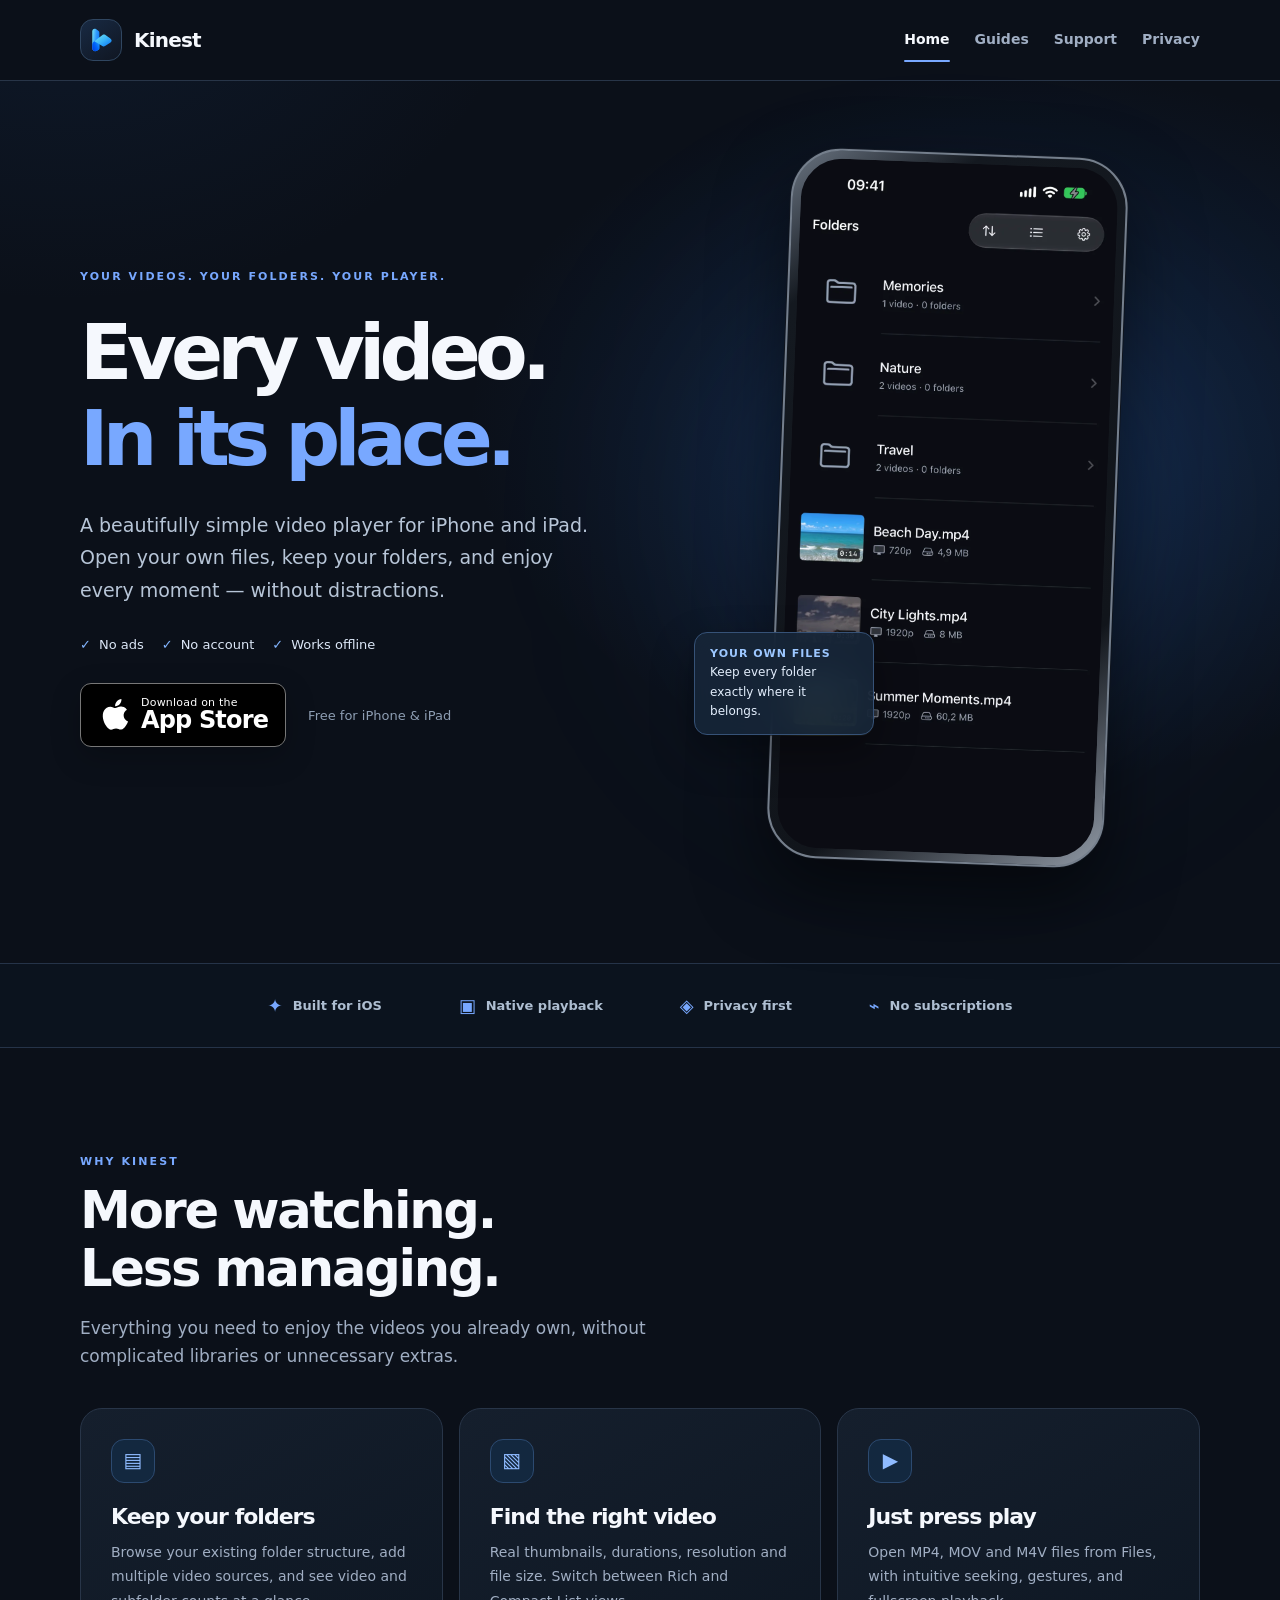
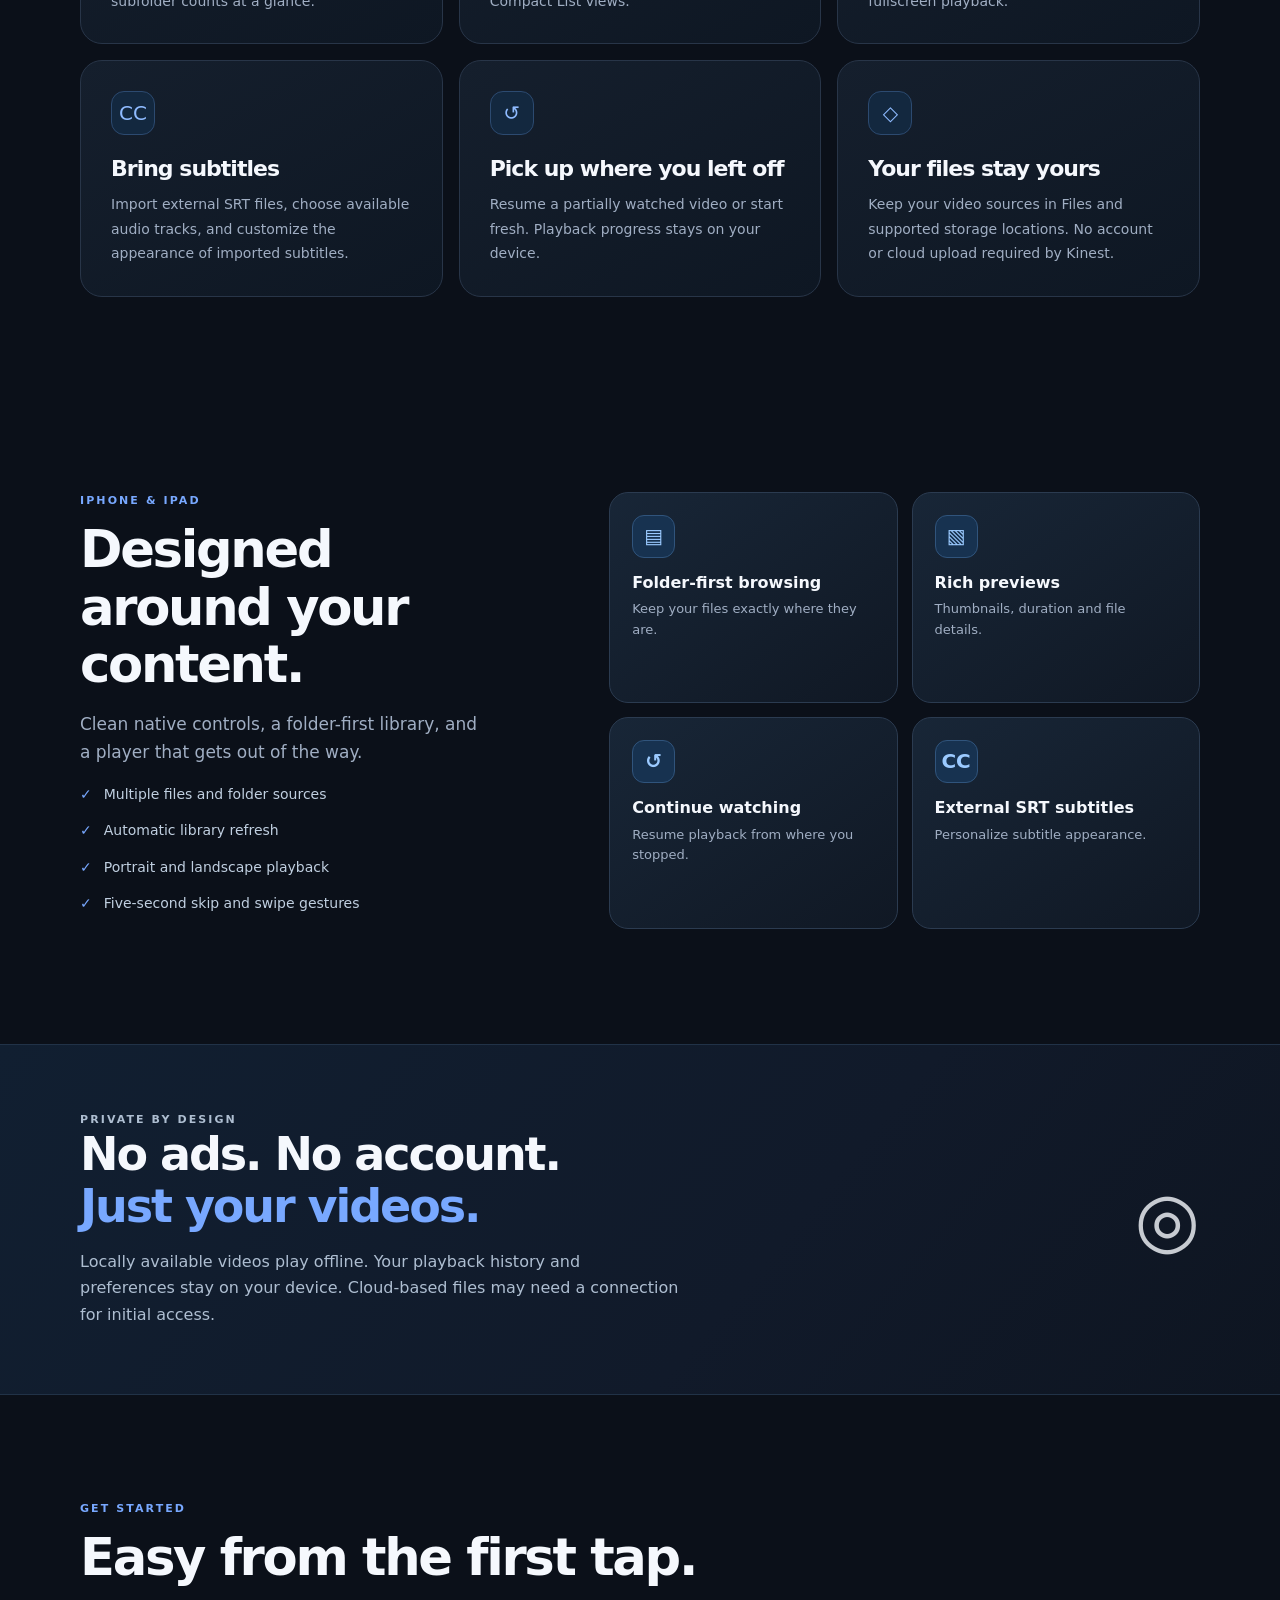
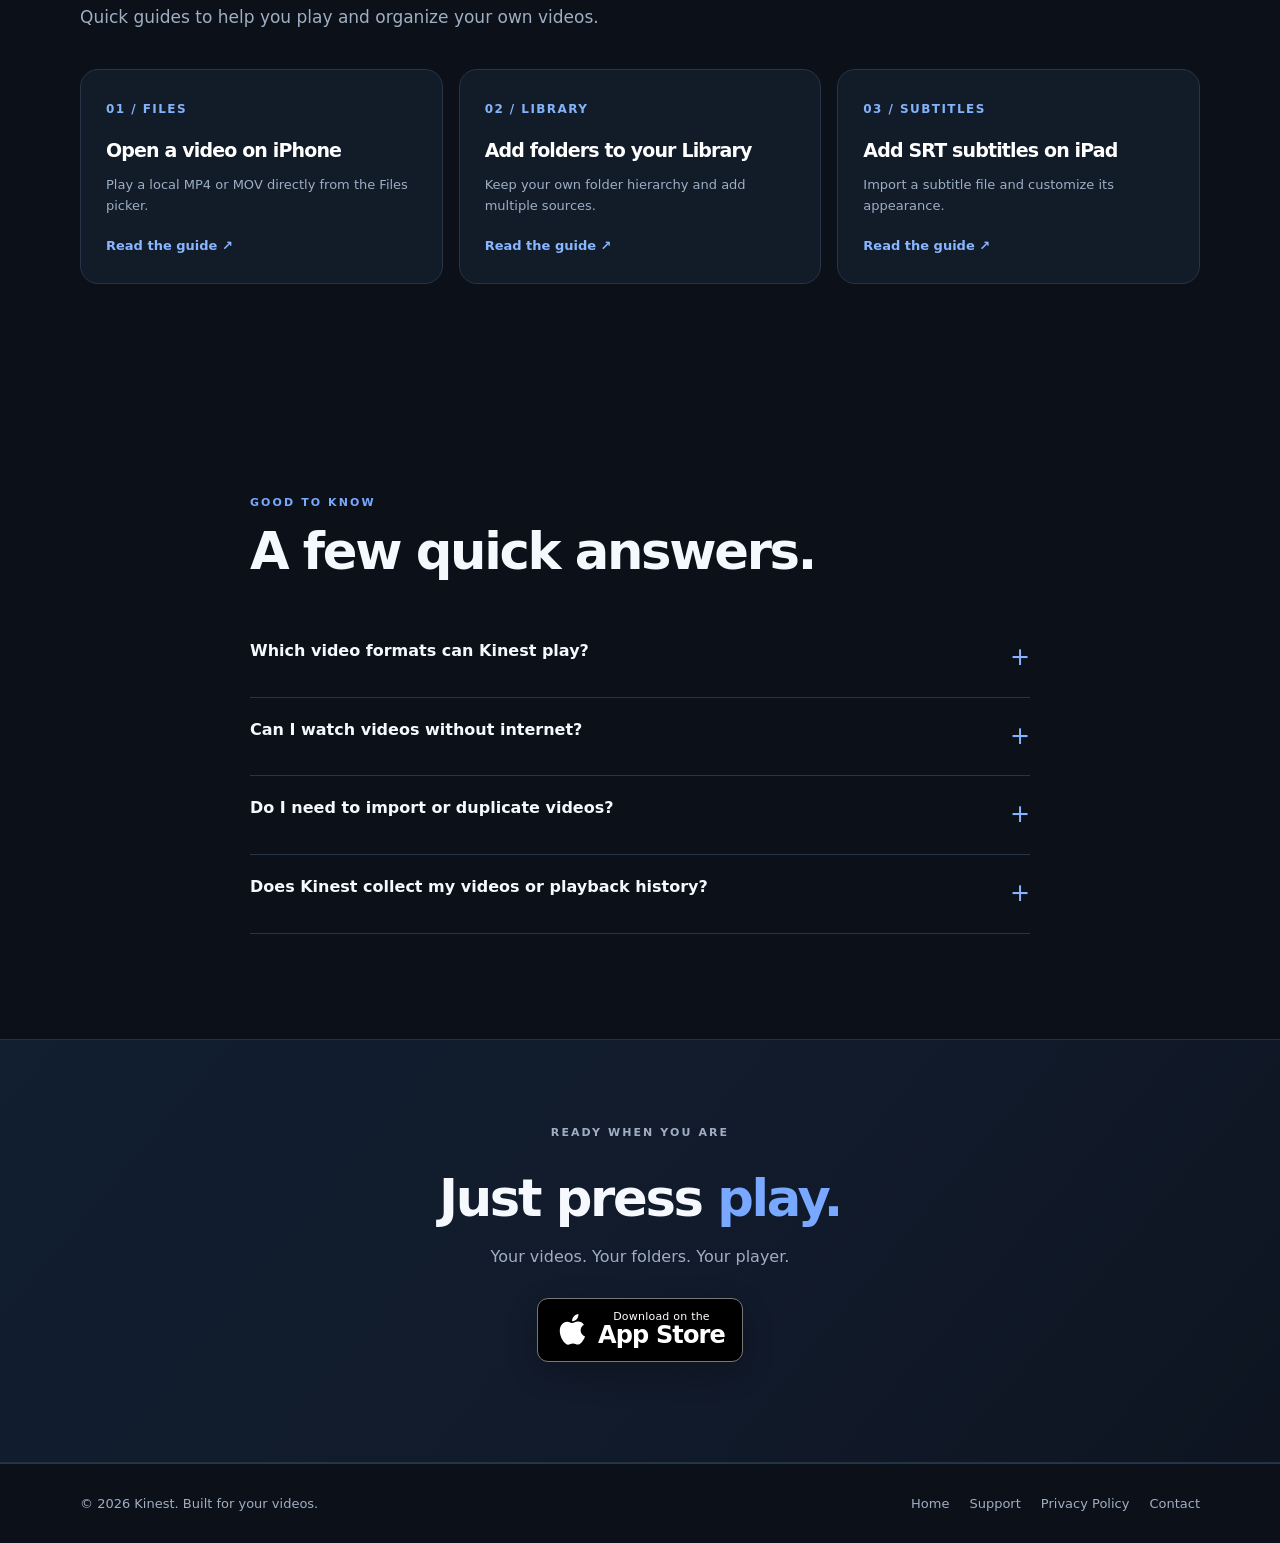
==== index.html @ 3dd90eca "fix(web): keep header navigation compact with Guides link only" ====
<!doctype html>
<html lang="en"><head><meta charset="utf-8"/><meta content="width=device-width,initial-scale=1" name="viewport"/><meta content="#0b1019" name="theme-color"/><meta content="Kinest is a free, privacy-focused offline video player for iPhone and iPad. Play local MP4, MOV and M4V files, keep your folders and add SRT subtitles. No ads. No account." name="description"/><meta content="Kinest — Your videos. Your way." property="og:title"/><meta content="Your local videos. Your folders. A beautiful, distraction-free iPhone and iPad player." property="og:description"/><meta content="website" property="og:type"/><link href="https://emmre.github.io/kinest-support/" rel="canonical"/><title>Kinest — Free Offline Video Player for iPhone &amp; iPad</title><style>
:root{color-scheme:dark;--bg:#0b1019;--surface:#121b28;--surface-hover:#192536;--border:#283548;--text:#f5f8fd;--muted:#a0aec3;--accent:#78a8ff;--accent-strong:#3d8dff;--max-width:1120px;font-family:-apple-system,BlinkMacSystemFont,"Segoe UI",system-ui,sans-serif;font-synthesis:none;-webkit-font-smoothing:antialiased}
*{box-sizing:border-box}html{scroll-behavior:smooth}body{margin:0;background:#0b1019;color:var(--text);line-height:1.65;overflow-x:hidden}a{color:var(--accent);text-underline-offset:3px}a:focus-visible,summary:focus-visible{outline:2px solid var(--accent);outline-offset:4px;border-radius:5px}.container{width:min(calc(100% - 48px),var(--max-width));margin-inline:auto}.site-header{border-bottom:1px solid var(--border);background:rgba(11,16,25,.87);position:sticky;top:0;z-index:20;backdrop-filter:blur(22px);-webkit-backdrop-filter:blur(22px)}.header-inner{min-height:80px;display:flex;align-items:center;justify-content:space-between;gap:24px}.brand{display:inline-flex;align-items:center;gap:12px;color:var(--text);text-decoration:none;font-size:20px;font-weight:750;letter-spacing:-.04em;white-space:nowrap}.brand:hover{color:var(--text)}.brand-icon{display:grid;place-items:center;width:42px;height:42px;flex-shrink:0;border:1px solid #304660;border-radius:13px;background:linear-gradient(145deg,#182a43,#101622);overflow:hidden}.brand-icon img{display:block;width:34px;height:34px;object-fit:contain}.site-nav{display:flex;align-items:center;gap:25px}.site-nav a{color:var(--muted);font-size:14px;font-weight:550;text-decoration:none;transition:color .2s}.site-nav a:hover,.site-nav a[aria-current="page"]{color:var(--text)}
h1,h2,h3{letter-spacing:-.045em;line-height:1.13}h1{font-size:clamp(52px,6vw,90px);font-weight:790;letter-spacing:-.075em;margin:0 0 26px}h2{font-size:clamp(34px,4vw,54px);margin:0 0 16px}h3{font-size:22px;margin:0 0 10px}p{margin-top:0}.accent{color:var(--accent)}.eyebrow{font-size:11px;letter-spacing:.19em;font-weight:750;text-transform:uppercase;color:var(--accent)}.hero-wrap{position:relative;isolation:isolate;background:radial-gradient(ellipse 53% 49% at 80% 39%,rgba(34,91,174,.26),transparent 82%),radial-gradient(ellipse 45% 50% at 5% -15%,rgba(31,74,133,.17),transparent 80%)}.hero{min-height:720px;display:grid;grid-template-columns:1.07fr .93fr;gap:32px;align-items:center;padding-block:72px 100px}.hero-copy{position:relative;z-index:2}.hero-copy .eyebrow{margin:0 0 23px}.hero-copy h1{max-width:740px}.hero-copy .description{max-width:515px;color:#b7c5d7;font-size:19px;line-height:1.7;margin-bottom:28px}.hero-copy .benefits{display:flex;flex-wrap:wrap;gap:9px 18px;margin-bottom:28px;color:#dce7f7;font-size:13px}.benefits span:before{content:'✓';color:#83b5ff;margin-right:8px}.cta-row{display:flex;align-items:center;gap:22px;flex-wrap:wrap}.appstore-badge{display:inline-flex;align-items:center;gap:10px;background:#000;color:white;text-decoration:none;border:1px solid #777;border-radius:11px;padding:10px 17px 11px;min-height:64px;box-shadow:0 10px 30px rgba(0,0,0,.22);transition:transform .2s,border-color .2s}.appstore-badge:hover{transform:translateY(-2px);border-color:#fff;color:white}.appstore-badge svg{width:33px;height:35px;fill:white}.appstore-label{display:flex;flex-direction:column;line-height:1.03}.appstore-label small{font-size:11px;letter-spacing:.02em}.appstore-label strong{font-size:24px;font-weight:630;letter-spacing:-.035em}.cta-note{color:#8e9eb3;font-size:13px}.hero-art{display:flex;justify-content:center;align-items:center;position:relative;min-width:0}.hero-art:after{content:'';position:absolute;width:450px;height:440px;background:rgba(61,141,255,.15);filter:blur(115px);z-index:-1;border-radius:50%}.phone{width:min(100%,337px);position:relative;padding:8px;border-radius:50px;border:2px solid #757f8c;background:linear-gradient(140deg,#6a7481,#141920 16%,#11151b 75%,#9099a5);box-shadow:0 30px 70px rgba(0,0,0,.55),0 0 0 1px #151c28;transform:rotate(2.2deg)}.phone img{display:block;width:100%;height:auto;border-radius:41px;background:#090c11}.floating-pill{position:absolute;left:0;bottom:18%;border:1px solid #365277;border-radius:13px;padding:12px 15px;background:rgba(23,38,57,.91);box-shadow:0 18px 40px rgba(0,0,0,.34);backdrop-filter:blur(16px);font-size:12px;color:#e3eefd;max-width:180px}.floating-pill b{display:block;color:#9cc7ff;font-size:11px;letter-spacing:.09em;text-transform:uppercase}.trustline{border-top:1px solid #253348;border-bottom:1px solid #253348;background:rgba(12,21,33,.72)}.trustline .container{min-height:83px;display:flex;justify-content:center;align-items:center;gap:clamp(25px,6vw,90px);flex-wrap:wrap;padding-block:18px}.trustline span{font-size:13px;color:#aebed1;font-weight:600;display:flex;gap:10px;align-items:center}.trustline i{font-size:18px;color:#78a8ff;font-style:normal}.section{padding-block:105px}.section-head{max-width:630px;margin-bottom:38px}.section-head p:last-child{color:var(--muted);font-size:17px}.feature-grid{display:grid;grid-template-columns:repeat(3,minmax(0,1fr));gap:16px}.feature{border:1px solid #283548;background:linear-gradient(150deg,#151f2d,#0e1723);border-radius:22px;padding:30px;min-height:236px}.feature-icon{width:44px;height:44px;display:grid;place-items:center;border:1px solid #2c4a70;border-radius:13px;color:#8fbbff;background:#13283f;margin-bottom:22px;font-size:20px}.feature p{color:var(--muted);font-size:14px;margin:0;line-height:1.75}.spotlight{display:grid;grid-template-columns: .88fr 1.12fr;gap:65px;align-items:center;padding-block:90px 115px}.spotlight .text{max-width:410px}.spotlight p:not(.eyebrow){color:var(--muted);font-size:17px}.spotlight ul{list-style:none;padding:0;color:#c0cfe0;font-size:14px}.spotlight li{margin:13px 0}.spotlight li:before{content:'✓';color:var(--accent);margin-right:12px}.ipad-frame{border:2px solid #778291;background:#0b0f15;padding:9px;border-radius:27px;box-shadow:0 32px 70px #0009;overflow:hidden}.ipad-frame img{display:block;width:100%;border-radius:17px}.soft-band{background:linear-gradient(130deg,#111f31,#111a2a 60%,#0e1521);border-top:1px solid #213247;border-bottom:1px solid #213247}.privacy-strip{display:flex;gap:34px;align-items:center;justify-content:space-between;padding-block:66px}.privacy-strip h2{font-size:clamp(30px,4vw,46px)}.privacy-strip p{color:#aebed1;max-width:600px;margin:0}.privacy-symbol{font-size:75px;line-height:1;opacity:.8}.guides-grid{display:grid;grid-template-columns:repeat(3,minmax(0,1fr));gap:16px}.guide{border:1px solid var(--border);border-radius:18px;background:#121b28;padding:25px;text-decoration:none;color:white;transition:border-color .2s,transform .2s}.guide:hover{border-color:#628dcb;transform:translateY(-3px);color:white}.guide .number{color:#83b3fa;font-size:12px;font-weight:800;letter-spacing:.12em}.guide h3{font-size:19px;margin:19px 0 12px}.guide p{color:#9daec4;font-size:13px;margin-bottom:15px}.guide .read{color:#88b6ff;font-size:13px;font-weight:650}.faq{max-width:780px}.faq details{border-bottom:1px solid #25354a;padding:19px 0}.faq summary{font-size:16px;font-weight:650;cursor:pointer;list-style:none;display:flex;justify-content:space-between;gap:24px}.faq summary:after{content:'+';font-size:24px;font-weight:400;color:#86b5ff}.faq details[open] summary:after{content:'−'}.faq details p{color:#a7b7cb;font-size:14px;margin:12px 0 0}.closing{text-align:center;padding-block:84px 100px}.closing h2{margin:0 0 16px}.closing p{color:var(--muted);margin-bottom:28px}.site-footer{border-top:1px solid var(--border)}.footer-inner{display:flex;justify-content:space-between;align-items:center;gap:20px;padding:29px 0;color:var(--muted);font-size:13px}.footer-links{display:flex;flex-wrap:wrap;gap:20px}.footer-links a{color:var(--muted);text-decoration:none}.footer-links a:hover{color:white}.guide:focus-visible,.appstore-badge:focus-visible{outline:2px solid var(--accent);outline-offset:4px}
@media(max-width:900px){.hero{grid-template-columns:1fr;text-align:center;gap:55px;padding-block:75px}.hero-copy h1,.hero-copy .description{margin-inline:auto}.hero-copy .benefits,.cta-row{justify-content:center}.phone{width:min(72vw,340px)}.floating-pill{left:calc(50% - 230px)}.spotlight{grid-template-columns:1fr;gap:35px}.spotlight .text{max-width:none}.feature-grid,.guides-grid{grid-template-columns:repeat(2,minmax(0,1fr))}.privacy-strip{align-items:flex-start}}
@media(max-width:620px){.container{width:min(calc(100% - 34px),var(--max-width))}.header-inner{min-height:72px;gap:10px}.brand{font-size:18px;gap:8px}.brand-icon{width:36px;height:36px;border-radius:11px}.brand-icon img{width:30px;height:30px}.site-nav{gap:13px}.site-nav a{font-size:12px}.nav-secondary{display:none}.hero{padding-top:67px;padding-bottom:84px}.hero-copy h1{font-size:clamp(48px,13vw,72px)}.hero-copy .description{font-size:16px}.hero-copy .benefits{font-size:12px;gap:8px 12px}.hero-art{margin-top:5px}.phone{width:min(75vw,310px)}.floating-pill{left:0;bottom:13%;font-size:11px;max-width:143px}.section{padding-block:70px}.feature-grid,.guides-grid{grid-template-columns:1fr}.feature{min-height:auto;padding:25px}.spotlight{padding-block:70px}.privacy-strip{padding-block:56px}.privacy-symbol{display:none}.footer-inner{flex-direction:column;align-items:flex-start}.trustline .container{gap:15px 25px}.trustline span{font-size:12px}.closing{padding-block:65px 70px}}
@media(prefers-reduced-motion:reduce){html{scroll-behavior:auto}*{transition:none!important;transform:none!important}}

/* Original header/brand CSS is untouched. Content showcase replaces the distorted device mockup. */
.content-highlights{display:grid;grid-template-columns:1fr 1fr;gap:14px;align-self:stretch}
.content-highlight{min-height:145px;border:1px solid #2b3b50;border-radius:19px;background:linear-gradient(145deg,#182637,#101824);padding:22px;display:flex;flex-direction:column;gap:15px}
.content-highlight-icon{display:grid;place-items:center;width:43px;height:43px;border:1px solid #30547c;background:#173250;color:#9bcaff;border-radius:12px;font-size:20px;font-weight:750}
.content-highlight strong{font-size:16px;display:block;color:#f5f8fd;line-height:1.3;margin-bottom:6px}
.content-highlight small{font-size:13px;color:#a0aec3;line-height:1.55;display:block}
@media(max-width:620px){.content-highlights{grid-template-columns:1fr 1fr;gap:10px}.content-highlight{padding:15px;min-height:145px}.content-highlight strong{font-size:14px}.content-highlight small{font-size:12px}}
@media(max-width:390px){.content-highlights{grid-template-columns:1fr}}

/* Maintain the original Kinest header and logo without layout redesign. */
.site-header{position:static;background:transparent;backdrop-filter:none;-webkit-backdrop-filter:none}


.site-header {
  border-bottom: 1px solid var(--border);
}

.header-inner {
  min-height: 80px;
  display: flex;
  align-items: center;
  justify-content: space-between;
  gap: 24px;
}

.brand {
  display: inline-flex;
  align-items: center;
  gap: 12px;
  color: var(--text);
  text-decoration: none;
  font-size: 20px;
  font-weight: 750;
  letter-spacing: -.04em;
  white-space: nowrap;
}

.brand:hover {
  color: var(--text);
}

/* Official Kinest SVG logo */

.brand-icon {
  display: grid;
  place-items: center;
  width: 42px;
  height: 42px;
  flex-shrink: 0;
  border: 1px solid #304660;
  border-radius: 13px;
  background: linear-gradient(
    145deg,
    #182a43,
    #101622
  );
  overflow: hidden;
}

.brand-icon img {
  display: block;
  width: 34px;
  height: 34px;
  object-fit: contain;
}

/* Navigation */

.site-nav {
  display: flex;
  align-items: center;
  gap: 25px;
}

.site-nav a {
  color: var(--muted);
  font-size: 14px;
  font-weight: 550;
  text-decoration: none;
  transition: color .2s;
}

.site-nav a:hover,
.site-nav a[aria-current="page"] {
  color: var(--text);
}

.site-nav a[aria-current="page"] {
  position: relative;
}

.site-nav a[aria-current="page"]::after {
  content: "";
  position: absolute;
  bottom: -10px;
  left: 0;
  right: 0;
  height: 2px;
  background: var(--accent);
  border-radius: 2px;
}


@media(max-width:650px){.header-inner{min-height:72px;gap:12px}.site-nav{gap:16px}.site-nav a{font-size:13px}}
@media(max-width:360px){.brand{font-size:17px;gap:8px}.brand-icon{width:34px;height:34px;border-radius:10px}.brand-icon img{width:28px;height:28px}.site-nav{gap:10px}.site-nav a{font-size:12px}}
@media(max-width:560px){.site-nav a[href="#features"]{display:none}}
</style></head><body>
<header class="site-header">
    <div class="container header-inner">
      <a class="brand" href="./" aria-label="Kinest home">
        <span class="brand-icon">
          <img src="kinest-logo.svg" alt="" width="34" height="34">
        </span>
        <span>Kinest</span>
      </a>

      <nav class="site-nav" aria-label="Main navigation">
        <a href="./" aria-current="page">Home</a>
        <a href="guides.html">Guides</a>
        <a href="support.html">Support</a>
        <a href="privacy.html">Privacy</a>
      </nav>
    </div>
  </header>
<main id="top"><div class="hero-wrap"><section class="container hero"><div class="hero-copy"><p class="eyebrow">YOUR VIDEOS. YOUR FOLDERS. YOUR PLAYER.</p><h1>Every video.<br/><span class="accent">In its place.</span></h1><p class="description">A beautifully simple video player for iPhone and iPad. Open your own files, keep your folders, and enjoy every moment — without distractions.</p><div class="benefits"><span>No ads</span><span>No account</span><span>Works offline</span></div><div class="cta-row"><a aria-label="Download Kinest on the App Store" class="appstore-badge" href="https://apps.apple.com/app/id6828201465" rel="noopener noreferrer" target="_blank"><svg aria-hidden="true" viewbox="0 0 32 39"><path d="M26.2 20.6c-.1-4.3 3.5-6.4 3.7-6.5-2-2.9-5.2-3.3-6.3-3.4-2.7-.3-5.2 1.6-6.6 1.6s-3.4-1.5-5.6-1.5c-2.9.1-5.5 1.7-7 4.2-3 5.2-.8 12.9 2.2 17.1 1.5 2.1 3.2 4.4 5.5 4.3 2.2-.1 3-1.4 5.6-1.4s3.3 1.4 5.6 1.3c2.3 0 3.8-2.1 5.3-4.2 1.7-2.4 2.4-4.8 2.4-4.9-.1-.1-4.7-1.8-4.8-6.6ZM21.9 7.9c1.2-1.5 2-3.6 1.8-5.7-1.8.1-4 1.2-5.2 2.7-1.1 1.3-2.1 3.4-1.8 5.5 2 .2 4-1 5.2-2.5Z"></path></svg><span class="appstore-label"><small>Download on the</small><strong>App Store</strong></span></a><span class="cta-note">Free for iPhone &amp; iPad</span></div></div><div class="hero-art"><div class="phone"><img alt="Actual Kinest iPhone Library screen with folders Memories, Nature and Travel plus video thumbnails and file details" height="2048" loading="eager" src="[data-uri]" width="941"/></div><div class="floating-pill"><b>Your own files</b>Keep every folder exactly where it belongs.</div></div></section></div>
<div class="trustline"><div class="container"><span><i>✦</i> Built for iOS</span><span><i>▣</i> Native playback</span><span><i>◈</i> Privacy first</span><span><i>⌁</i> No subscriptions</span></div></div>
<section class="container section" id="features"><div class="section-head"><p class="eyebrow">WHY KINEST</p><h2>More watching.<br/>Less managing.</h2><p>Everything you need to enjoy the videos you already own, without complicated libraries or unnecessary extras.</p></div><div class="feature-grid"><article class="feature"><div class="feature-icon">▤</div><h3>Keep your folders</h3><p>Browse your existing folder structure, add multiple video sources, and see video and subfolder counts at a glance.</p></article><article class="feature"><div class="feature-icon">▧</div><h3>Find the right video</h3><p>Real thumbnails, durations, resolution and file size. Switch between Rich and Compact List views.</p></article><article class="feature"><div class="feature-icon">▶</div><h3>Just press play</h3><p>Open MP4, MOV and M4V files from Files, with intuitive seeking, gestures, and fullscreen playback.</p></article><article class="feature"><div class="feature-icon">CC</div><h3>Bring subtitles</h3><p>Import external SRT files, choose available audio tracks, and customize the appearance of imported subtitles.</p></article><article class="feature"><div class="feature-icon">↺</div><h3>Pick up where you left off</h3><p>Resume a partially watched video or start fresh. Playback progress stays on your device.</p></article><article class="feature"><div class="feature-icon">◇</div><h3>Your files stay yours</h3><p>Keep your video sources in Files and supported storage locations. No account or cloud upload required by Kinest.</p></article></div></section>
<section class="container spotlight"><div class="text"><p class="eyebrow">IPHONE &amp; IPAD</p><h2>Designed around your content.</h2><p>Clean native controls, a folder-first library, and a player that gets out of the way.</p><ul><li>Multiple files and folder sources</li><li>Automatic library refresh</li><li>Portrait and landscape playback</li><li>Five-second skip and swipe gestures</li></ul></div><div aria-label="Kinest at a glance" class="content-highlights">
<div class="content-highlight"><span aria-hidden="true" class="content-highlight-icon">▤</span><div><strong>Folder-first browsing</strong><small>Keep your files exactly where they are.</small></div></div>
<div class="content-highlight"><span aria-hidden="true" class="content-highlight-icon">▧</span><div><strong>Rich previews</strong><small>Thumbnails, duration and file details.</small></div></div>
<div class="content-highlight"><span aria-hidden="true" class="content-highlight-icon">↺</span><div><strong>Continue watching</strong><small>Resume playback from where you stopped.</small></div></div>
<div class="content-highlight"><span aria-hidden="true" class="content-highlight-icon">CC</span><div><strong>External SRT subtitles</strong><small>Personalize subtitle appearance.</small></div></div>
</div></section>
<div class="soft-band"><section class="container privacy-strip"><div><p class="eyebrow">PRIVATE BY DESIGN</p><h2>No ads. No account.<br/><span class="accent">Just your videos.</span></h2><p>Locally available videos play offline. Your playback history and preferences stay on your device. Cloud-based files may need a connection for initial access.</p></div><div aria-hidden="true" class="privacy-symbol">◎</div></section></div>
<section class="container section" id="guides"><div class="section-head"><p class="eyebrow">GET STARTED</p><h2>Easy from the first tap.</h2><p>Quick guides to help you play and organize your own videos.</p></div><div class="guides-grid"><a class="guide" href="guides.html"><span class="number">01 / FILES</span><h3>Open a video on iPhone</h3><p>Play a local MP4 or MOV directly from the Files picker.</p><span class="read">Read the guide ↗</span></a><a class="guide" href="guides.html"><span class="number">02 / LIBRARY</span><h3>Add folders to your Library</h3><p>Keep your own folder hierarchy and add multiple sources.</p><span class="read">Read the guide ↗</span></a><a class="guide" href="guides.html"><span class="number">03 / SUBTITLES</span><h3>Add SRT subtitles on iPad</h3><p>Import a subtitle file and customize its appearance.</p><span class="read">Read the guide ↗</span></a></div></section>
<section class="container section faq" id="faq"><div class="section-head"><p class="eyebrow">GOOD TO KNOW</p><h2>A few quick answers.</h2></div><details><summary>Which video formats can Kinest play?</summary><p>Kinest supports compatible MP4, MOV and M4V video files. Playback depends on codecs supported by your iPhone or iPad.</p></details><details><summary>Can I watch videos without internet?</summary><p>Yes. Locally available videos can be played offline. Files from iCloud Drive or other cloud providers may require a connection to download or access.</p></details><details><summary>Do I need to import or duplicate videos?</summary><p>No. You can open individual files directly, or add files and folders as Library sources using the native Files picker.</p></details><details><summary>Does Kinest collect my videos or playback history?</summary><p>Kinest requires no account, and does not upload your videos or playback history to a Kinest server. See the Privacy Policy for details.</p></details></section>
<div class="soft-band"><section class="container closing"><p class="eyebrow">READY WHEN YOU ARE</p><h2>Just press <span class="accent">play.</span></h2><p>Your videos. Your folders. Your player.</p><a aria-label="Download Kinest on the App Store" class="appstore-badge" href="https://apps.apple.com/app/id6828201465" rel="noopener noreferrer" target="_blank"><svg aria-hidden="true" viewbox="0 0 32 39"><path d="M26.2 20.6c-.1-4.3 3.5-6.4 3.7-6.5-2-2.9-5.2-3.3-6.3-3.4-2.7-.3-5.2 1.6-6.6 1.6s-3.4-1.5-5.6-1.5c-2.9.1-5.5 1.7-7 4.2-3 5.2-.8 12.9 2.2 17.1 1.5 2.1 3.2 4.4 5.5 4.3 2.2-.1 3-1.4 5.6-1.4s3.3 1.4 5.6 1.3c2.3 0 3.8-2.1 5.3-4.2 1.7-2.4 2.4-4.8 2.4-4.9-.1-.1-4.7-1.8-4.8-6.6ZM21.9 7.9c1.2-1.5 2-3.6 1.8-5.7-1.8.1-4 1.2-5.2 2.7-1.1 1.3-2.1 3.4-1.8 5.5 2 .2 4-1 5.2-2.5Z"></path></svg><span class="appstore-label"><small>Download on the</small><strong>App Store</strong></span></a></section></div></main>
<footer class="site-footer"><div class="container footer-inner"><span>© 2026 Kinest. Built for your videos.</span><nav aria-label="Footer navigation" class="footer-links"><a href="#top">Home</a><a href="support.html">Support</a><a href="privacy.html">Privacy Policy</a><a href="mailto:emreesrc@gmail.com">Contact</a></nav></div></footer></body></html>
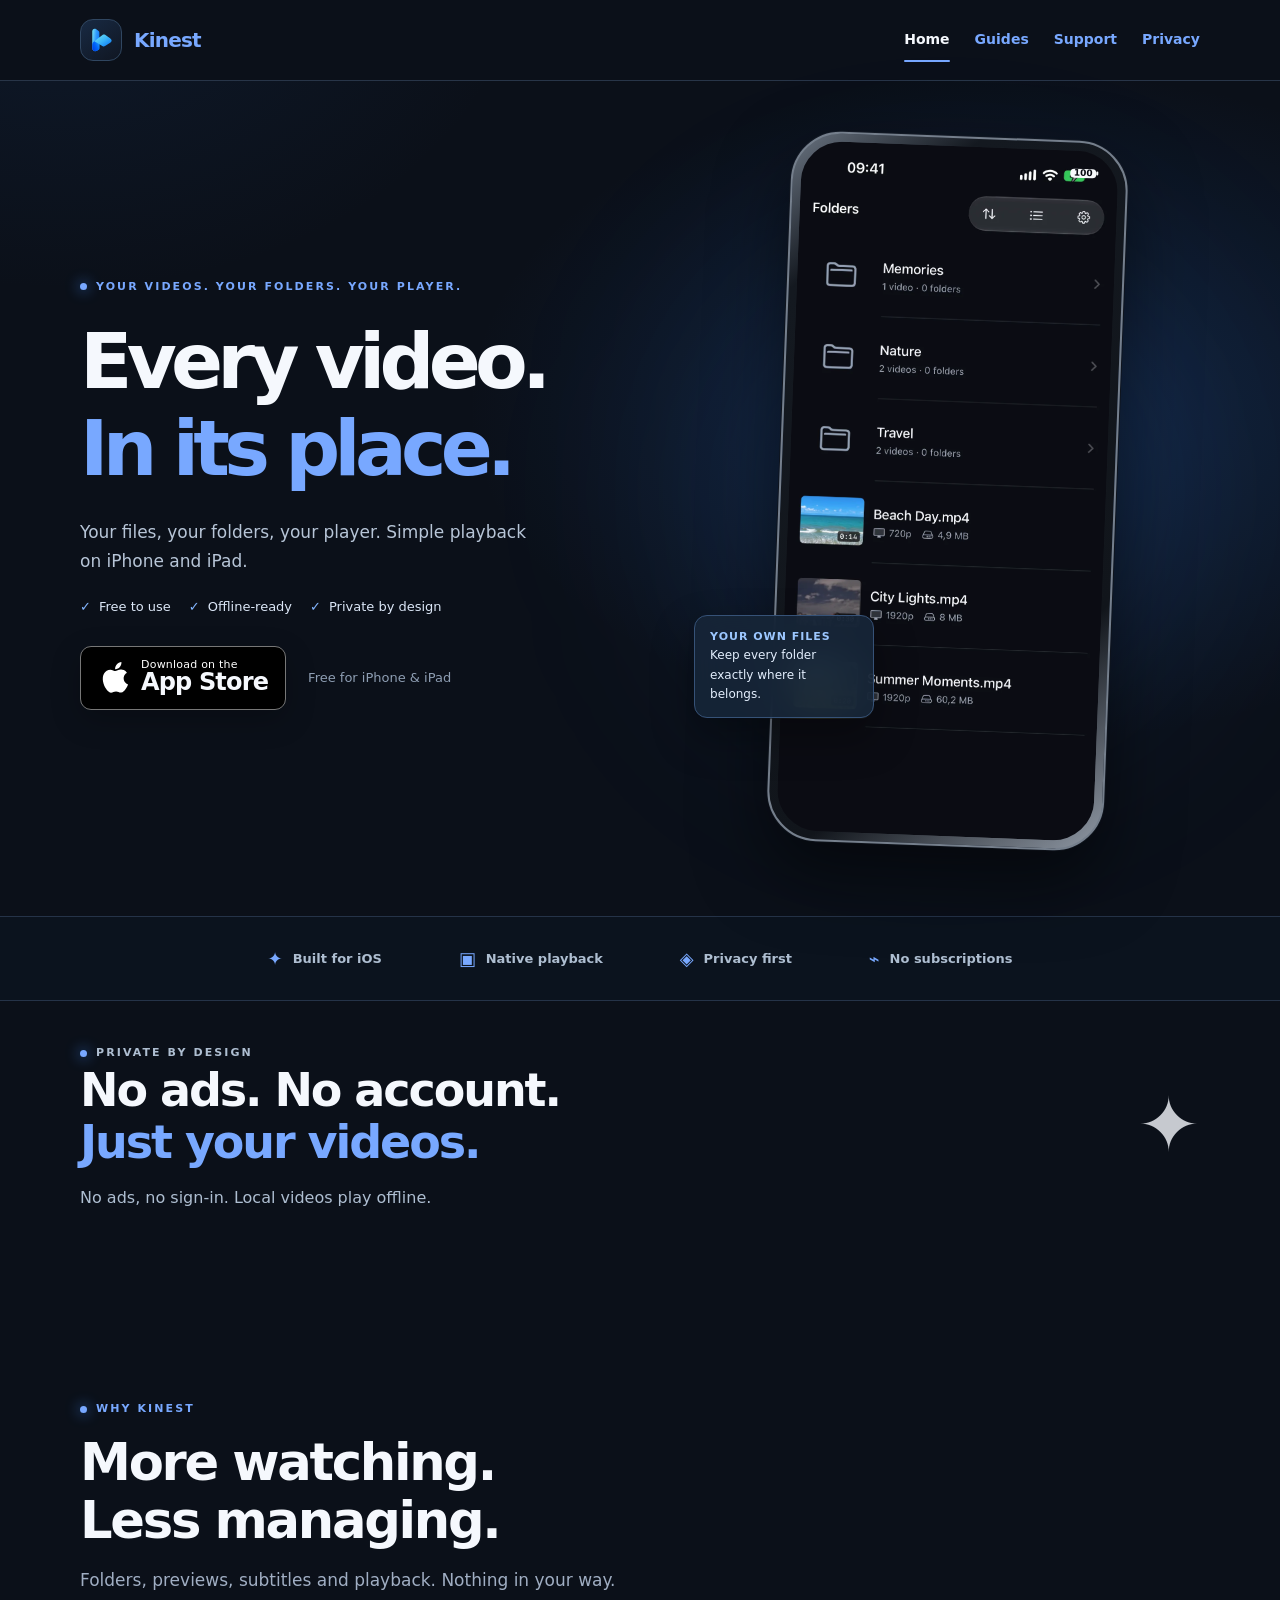
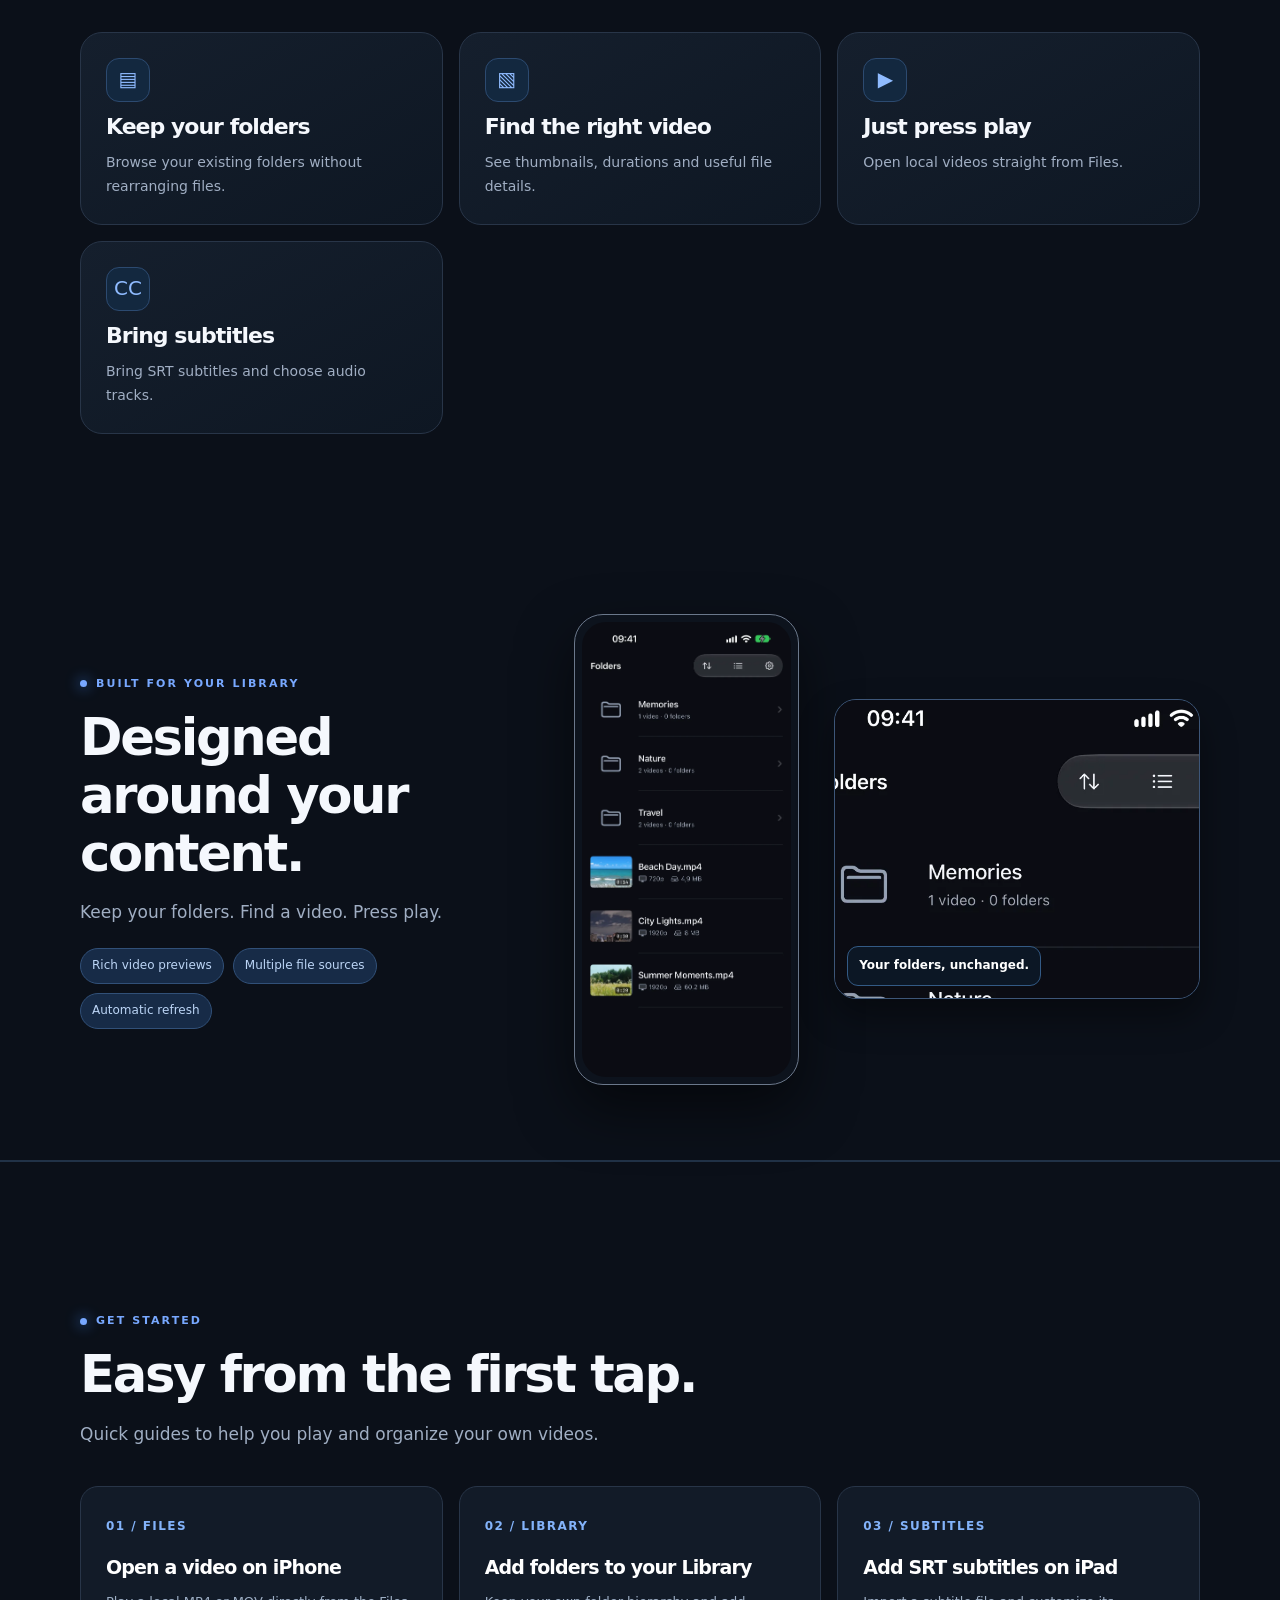
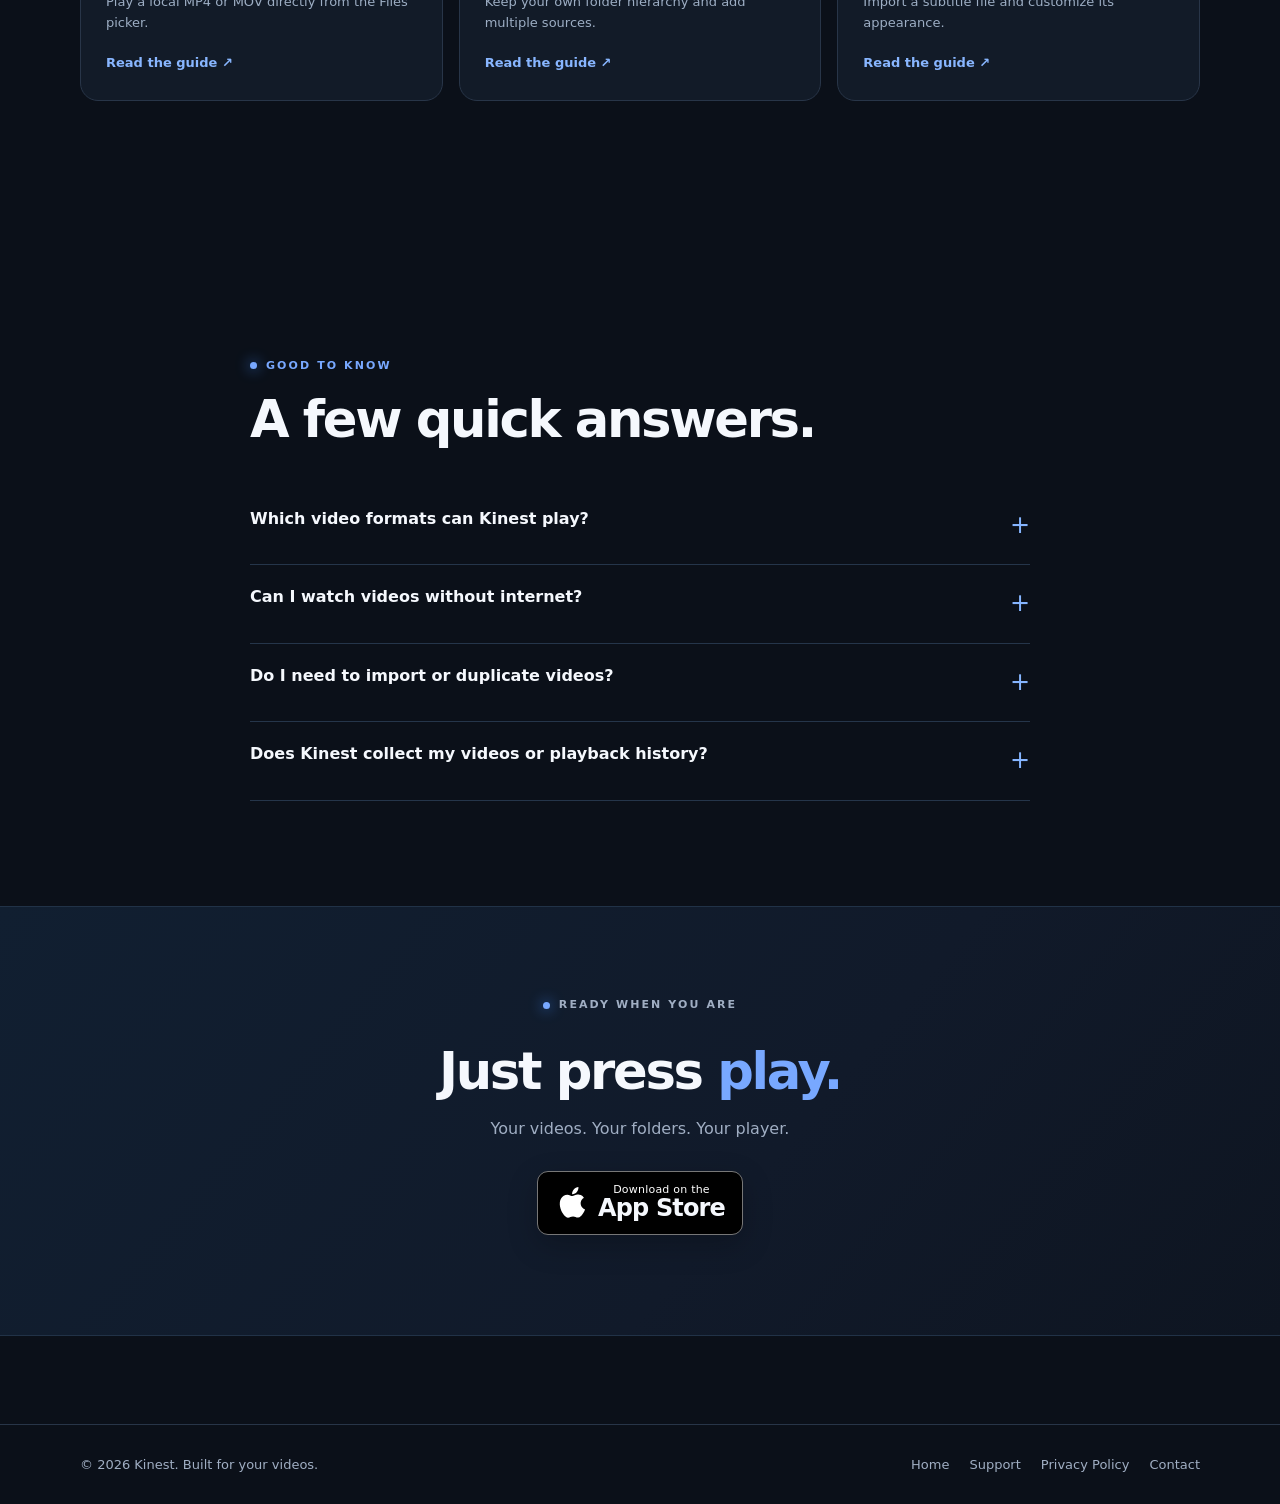
==== commit d6f57cbb: "refactor(web): extract landing CSS, improve visuals and emphasize privacy" ====
--- a/index.html
+++ b/index.html
@@ -1,119 +1,5 @@
 <!doctype html>
-<html lang="en"><head><meta charset="utf-8"/><meta content="width=device-width,initial-scale=1" name="viewport"/><meta content="#0b1019" name="theme-color"/><meta content="Kinest is a free, privacy-focused offline video player for iPhone and iPad. Play local MP4, MOV and M4V files, keep your folders and add SRT subtitles. No ads. No account." name="description"/><meta content="Kinest — Your videos. Your way." property="og:title"/><meta content="Your local videos. Your folders. A beautiful, distraction-free iPhone and iPad player." property="og:description"/><meta content="website" property="og:type"/><link href="https://emmre.github.io/kinest-support/" rel="canonical"/><title>Kinest — Free Offline Video Player for iPhone &amp; iPad</title><style>
-:root{color-scheme:dark;--bg:#0b1019;--surface:#121b28;--surface-hover:#192536;--border:#283548;--text:#f5f8fd;--muted:#a0aec3;--accent:#78a8ff;--accent-strong:#3d8dff;--max-width:1120px;font-family:-apple-system,BlinkMacSystemFont,"Segoe UI",system-ui,sans-serif;font-synthesis:none;-webkit-font-smoothing:antialiased}
-*{box-sizing:border-box}html{scroll-behavior:smooth}body{margin:0;background:#0b1019;color:var(--text);line-height:1.65;overflow-x:hidden}a{color:var(--accent);text-underline-offset:3px}a:focus-visible,summary:focus-visible{outline:2px solid var(--accent);outline-offset:4px;border-radius:5px}.container{width:min(calc(100% - 48px),var(--max-width));margin-inline:auto}.site-header{border-bottom:1px solid var(--border);background:rgba(11,16,25,.87);position:sticky;top:0;z-index:20;backdrop-filter:blur(22px);-webkit-backdrop-filter:blur(22px)}.header-inner{min-height:80px;display:flex;align-items:center;justify-content:space-between;gap:24px}.brand{display:inline-flex;align-items:center;gap:12px;color:var(--text);text-decoration:none;font-size:20px;font-weight:750;letter-spacing:-.04em;white-space:nowrap}.brand:hover{color:var(--text)}.brand-icon{display:grid;place-items:center;width:42px;height:42px;flex-shrink:0;border:1px solid #304660;border-radius:13px;background:linear-gradient(145deg,#182a43,#101622);overflow:hidden}.brand-icon img{display:block;width:34px;height:34px;object-fit:contain}.site-nav{display:flex;align-items:center;gap:25px}.site-nav a{color:var(--muted);font-size:14px;font-weight:550;text-decoration:none;transition:color .2s}.site-nav a:hover,.site-nav a[aria-current="page"]{color:var(--text)}
-h1,h2,h3{letter-spacing:-.045em;line-height:1.13}h1{font-size:clamp(52px,6vw,90px);font-weight:790;letter-spacing:-.075em;margin:0 0 26px}h2{font-size:clamp(34px,4vw,54px);margin:0 0 16px}h3{font-size:22px;margin:0 0 10px}p{margin-top:0}.accent{color:var(--accent)}.eyebrow{font-size:11px;letter-spacing:.19em;font-weight:750;text-transform:uppercase;color:var(--accent)}.hero-wrap{position:relative;isolation:isolate;background:radial-gradient(ellipse 53% 49% at 80% 39%,rgba(34,91,174,.26),transparent 82%),radial-gradient(ellipse 45% 50% at 5% -15%,rgba(31,74,133,.17),transparent 80%)}.hero{min-height:720px;display:grid;grid-template-columns:1.07fr .93fr;gap:32px;align-items:center;padding-block:72px 100px}.hero-copy{position:relative;z-index:2}.hero-copy .eyebrow{margin:0 0 23px}.hero-copy h1{max-width:740px}.hero-copy .description{max-width:515px;color:#b7c5d7;font-size:19px;line-height:1.7;margin-bottom:28px}.hero-copy .benefits{display:flex;flex-wrap:wrap;gap:9px 18px;margin-bottom:28px;color:#dce7f7;font-size:13px}.benefits span:before{content:'✓';color:#83b5ff;margin-right:8px}.cta-row{display:flex;align-items:center;gap:22px;flex-wrap:wrap}.appstore-badge{display:inline-flex;align-items:center;gap:10px;background:#000;color:white;text-decoration:none;border:1px solid #777;border-radius:11px;padding:10px 17px 11px;min-height:64px;box-shadow:0 10px 30px rgba(0,0,0,.22);transition:transform .2s,border-color .2s}.appstore-badge:hover{transform:translateY(-2px);border-color:#fff;color:white}.appstore-badge svg{width:33px;height:35px;fill:white}.appstore-label{display:flex;flex-direction:column;line-height:1.03}.appstore-label small{font-size:11px;letter-spacing:.02em}.appstore-label strong{font-size:24px;font-weight:630;letter-spacing:-.035em}.cta-note{color:#8e9eb3;font-size:13px}.hero-art{display:flex;justify-content:center;align-items:center;position:relative;min-width:0}.hero-art:after{content:'';position:absolute;width:450px;height:440px;background:rgba(61,141,255,.15);filter:blur(115px);z-index:-1;border-radius:50%}.phone{width:min(100%,337px);position:relative;padding:8px;border-radius:50px;border:2px solid #757f8c;background:linear-gradient(140deg,#6a7481,#141920 16%,#11151b 75%,#9099a5);box-shadow:0 30px 70px rgba(0,0,0,.55),0 0 0 1px #151c28;transform:rotate(2.2deg)}.phone img{display:block;width:100%;height:auto;border-radius:41px;background:#090c11}.floating-pill{position:absolute;left:0;bottom:18%;border:1px solid #365277;border-radius:13px;padding:12px 15px;background:rgba(23,38,57,.91);box-shadow:0 18px 40px rgba(0,0,0,.34);backdrop-filter:blur(16px);font-size:12px;color:#e3eefd;max-width:180px}.floating-pill b{display:block;color:#9cc7ff;font-size:11px;letter-spacing:.09em;text-transform:uppercase}.trustline{border-top:1px solid #253348;border-bottom:1px solid #253348;background:rgba(12,21,33,.72)}.trustline .container{min-height:83px;display:flex;justify-content:center;align-items:center;gap:clamp(25px,6vw,90px);flex-wrap:wrap;padding-block:18px}.trustline span{font-size:13px;color:#aebed1;font-weight:600;display:flex;gap:10px;align-items:center}.trustline i{font-size:18px;color:#78a8ff;font-style:normal}.section{padding-block:105px}.section-head{max-width:630px;margin-bottom:38px}.section-head p:last-child{color:var(--muted);font-size:17px}.feature-grid{display:grid;grid-template-columns:repeat(3,minmax(0,1fr));gap:16px}.feature{border:1px solid #283548;background:linear-gradient(150deg,#151f2d,#0e1723);border-radius:22px;padding:30px;min-height:236px}.feature-icon{width:44px;height:44px;display:grid;place-items:center;border:1px solid #2c4a70;border-radius:13px;color:#8fbbff;background:#13283f;margin-bottom:22px;font-size:20px}.feature p{color:var(--muted);font-size:14px;margin:0;line-height:1.75}.spotlight{display:grid;grid-template-columns: .88fr 1.12fr;gap:65px;align-items:center;padding-block:90px 115px}.spotlight .text{max-width:410px}.spotlight p:not(.eyebrow){color:var(--muted);font-size:17px}.spotlight ul{list-style:none;padding:0;color:#c0cfe0;font-size:14px}.spotlight li{margin:13px 0}.spotlight li:before{content:'✓';color:var(--accent);margin-right:12px}.ipad-frame{border:2px solid #778291;background:#0b0f15;padding:9px;border-radius:27px;box-shadow:0 32px 70px #0009;overflow:hidden}.ipad-frame img{display:block;width:100%;border-radius:17px}.soft-band{background:linear-gradient(130deg,#111f31,#111a2a 60%,#0e1521);border-top:1px solid #213247;border-bottom:1px solid #213247}.privacy-strip{display:flex;gap:34px;align-items:center;justify-content:space-between;padding-block:66px}.privacy-strip h2{font-size:clamp(30px,4vw,46px)}.privacy-strip p{color:#aebed1;max-width:600px;margin:0}.privacy-symbol{font-size:75px;line-height:1;opacity:.8}.guides-grid{display:grid;grid-template-columns:repeat(3,minmax(0,1fr));gap:16px}.guide{border:1px solid var(--border);border-radius:18px;background:#121b28;padding:25px;text-decoration:none;color:white;transition:border-color .2s,transform .2s}.guide:hover{border-color:#628dcb;transform:translateY(-3px);color:white}.guide .number{color:#83b3fa;font-size:12px;font-weight:800;letter-spacing:.12em}.guide h3{font-size:19px;margin:19px 0 12px}.guide p{color:#9daec4;font-size:13px;margin-bottom:15px}.guide .read{color:#88b6ff;font-size:13px;font-weight:650}.faq{max-width:780px}.faq details{border-bottom:1px solid #25354a;padding:19px 0}.faq summary{font-size:16px;font-weight:650;cursor:pointer;list-style:none;display:flex;justify-content:space-between;gap:24px}.faq summary:after{content:'+';font-size:24px;font-weight:400;color:#86b5ff}.faq details[open] summary:after{content:'−'}.faq details p{color:#a7b7cb;font-size:14px;margin:12px 0 0}.closing{text-align:center;padding-block:84px 100px}.closing h2{margin:0 0 16px}.closing p{color:var(--muted);margin-bottom:28px}.site-footer{border-top:1px solid var(--border)}.footer-inner{display:flex;justify-content:space-between;align-items:center;gap:20px;padding:29px 0;color:var(--muted);font-size:13px}.footer-links{display:flex;flex-wrap:wrap;gap:20px}.footer-links a{color:var(--muted);text-decoration:none}.footer-links a:hover{color:white}.guide:focus-visible,.appstore-badge:focus-visible{outline:2px solid var(--accent);outline-offset:4px}
-@media(max-width:900px){.hero{grid-template-columns:1fr;text-align:center;gap:55px;padding-block:75px}.hero-copy h1,.hero-copy .description{margin-inline:auto}.hero-copy .benefits,.cta-row{justify-content:center}.phone{width:min(72vw,340px)}.floating-pill{left:calc(50% - 230px)}.spotlight{grid-template-columns:1fr;gap:35px}.spotlight .text{max-width:none}.feature-grid,.guides-grid{grid-template-columns:repeat(2,minmax(0,1fr))}.privacy-strip{align-items:flex-start}}
-@media(max-width:620px){.container{width:min(calc(100% - 34px),var(--max-width))}.header-inner{min-height:72px;gap:10px}.brand{font-size:18px;gap:8px}.brand-icon{width:36px;height:36px;border-radius:11px}.brand-icon img{width:30px;height:30px}.site-nav{gap:13px}.site-nav a{font-size:12px}.nav-secondary{display:none}.hero{padding-top:67px;padding-bottom:84px}.hero-copy h1{font-size:clamp(48px,13vw,72px)}.hero-copy .description{font-size:16px}.hero-copy .benefits{font-size:12px;gap:8px 12px}.hero-art{margin-top:5px}.phone{width:min(75vw,310px)}.floating-pill{left:0;bottom:13%;font-size:11px;max-width:143px}.section{padding-block:70px}.feature-grid,.guides-grid{grid-template-columns:1fr}.feature{min-height:auto;padding:25px}.spotlight{padding-block:70px}.privacy-strip{padding-block:56px}.privacy-symbol{display:none}.footer-inner{flex-direction:column;align-items:flex-start}.trustline .container{gap:15px 25px}.trustline span{font-size:12px}.closing{padding-block:65px 70px}}
-@media(prefers-reduced-motion:reduce){html{scroll-behavior:auto}*{transition:none!important;transform:none!important}}
-
-/* Original header/brand CSS is untouched. Content showcase replaces the distorted device mockup. */
-.content-highlights{display:grid;grid-template-columns:1fr 1fr;gap:14px;align-self:stretch}
-.content-highlight{min-height:145px;border:1px solid #2b3b50;border-radius:19px;background:linear-gradient(145deg,#182637,#101824);padding:22px;display:flex;flex-direction:column;gap:15px}
-.content-highlight-icon{display:grid;place-items:center;width:43px;height:43px;border:1px solid #30547c;background:#173250;color:#9bcaff;border-radius:12px;font-size:20px;font-weight:750}
-.content-highlight strong{font-size:16px;display:block;color:#f5f8fd;line-height:1.3;margin-bottom:6px}
-.content-highlight small{font-size:13px;color:#a0aec3;line-height:1.55;display:block}
-@media(max-width:620px){.content-highlights{grid-template-columns:1fr 1fr;gap:10px}.content-highlight{padding:15px;min-height:145px}.content-highlight strong{font-size:14px}.content-highlight small{font-size:12px}}
-@media(max-width:390px){.content-highlights{grid-template-columns:1fr}}
-
-/* Maintain the original Kinest header and logo without layout redesign. */
-.site-header{position:static;background:transparent;backdrop-filter:none;-webkit-backdrop-filter:none}
-
-
-.site-header {
-  border-bottom: 1px solid var(--border);
-}
-
-.header-inner {
-  min-height: 80px;
-  display: flex;
-  align-items: center;
-  justify-content: space-between;
-  gap: 24px;
-}
-
-.brand {
-  display: inline-flex;
-  align-items: center;
-  gap: 12px;
-  color: var(--text);
-  text-decoration: none;
-  font-size: 20px;
-  font-weight: 750;
-  letter-spacing: -.04em;
-  white-space: nowrap;
-}
-
-.brand:hover {
-  color: var(--text);
-}
-
-/* Official Kinest SVG logo */
-
-.brand-icon {
-  display: grid;
-  place-items: center;
-  width: 42px;
-  height: 42px;
-  flex-shrink: 0;
-  border: 1px solid #304660;
-  border-radius: 13px;
-  background: linear-gradient(
-    145deg,
-    #182a43,
-    #101622
-  );
-  overflow: hidden;
-}
-
-.brand-icon img {
-  display: block;
-  width: 34px;
-  height: 34px;
-  object-fit: contain;
-}
-
-/* Navigation */
-
-.site-nav {
-  display: flex;
-  align-items: center;
-  gap: 25px;
-}
-
-.site-nav a {
-  color: var(--muted);
-  font-size: 14px;
-  font-weight: 550;
-  text-decoration: none;
-  transition: color .2s;
-}
-
-.site-nav a:hover,
-.site-nav a[aria-current="page"] {
-  color: var(--text);
-}
-
-.site-nav a[aria-current="page"] {
-  position: relative;
-}
-
-.site-nav a[aria-current="page"]::after {
-  content: "";
-  position: absolute;
-  bottom: -10px;
-  left: 0;
-  right: 0;
-  height: 2px;
-  background: var(--accent);
-  border-radius: 2px;
-}
-
-
-@media(max-width:650px){.header-inner{min-height:72px;gap:12px}.site-nav{gap:16px}.site-nav a{font-size:13px}}
-@media(max-width:360px){.brand{font-size:17px;gap:8px}.brand-icon{width:34px;height:34px;border-radius:10px}.brand-icon img{width:28px;height:28px}.site-nav{gap:10px}.site-nav a{font-size:12px}}
-@media(max-width:560px){.site-nav a[href="#features"]{display:none}}
-</style></head><body>
+<html lang="en"><head><meta charset="utf-8"/><meta content="width=device-width,initial-scale=1" name="viewport"/><meta content="#0b1019" name="theme-color"/><meta content="Kinest is a free, privacy-focused offline video player for iPhone and iPad. Play local MP4, MOV and M4V files, keep your folders and add SRT subtitles. No ads. No account." name="description"/><meta content="Kinest — Your videos. Your way." property="og:title"/><meta content="Your local videos. Your folders. A beautiful, distraction-free iPhone and iPad player." property="og:description"/><meta content="website" property="og:type"/><link href="https://emmre.github.io/kinest-support/" rel="canonical"/><title>Kinest — Free Offline Video Player for iPhone &amp; iPad</title><link rel="stylesheet" href="style.css"></head><body class="landing">
 <header class="site-header">
     <div class="container header-inner">
       <a class="brand" href="./" aria-label="Kinest home">
@@ -131,16 +17,24 @@
       </nav>
     </div>
   </header>
-<main id="top"><div class="hero-wrap"><section class="container hero"><div class="hero-copy"><p class="eyebrow">YOUR VIDEOS. YOUR FOLDERS. YOUR PLAYER.</p><h1>Every video.<br/><span class="accent">In its place.</span></h1><p class="description">A beautifully simple video player for iPhone and iPad. Open your own files, keep your folders, and enjoy every moment — without distractions.</p><div class="benefits"><span>No ads</span><span>No account</span><span>Works offline</span></div><div class="cta-row"><a aria-label="Download Kinest on the App Store" class="appstore-badge" href="https://apps.apple.com/app/id6828201465" rel="noopener noreferrer" target="_blank"><svg aria-hidden="true" viewbox="0 0 32 39"><path d="M26.2 20.6c-.1-4.3 3.5-6.4 3.7-6.5-2-2.9-5.2-3.3-6.3-3.4-2.7-.3-5.2 1.6-6.6 1.6s-3.4-1.5-5.6-1.5c-2.9.1-5.5 1.7-7 4.2-3 5.2-.8 12.9 2.2 17.1 1.5 2.1 3.2 4.4 5.5 4.3 2.2-.1 3-1.4 5.6-1.4s3.3 1.4 5.6 1.3c2.3 0 3.8-2.1 5.3-4.2 1.7-2.4 2.4-4.8 2.4-4.9-.1-.1-4.7-1.8-4.8-6.6ZM21.9 7.9c1.2-1.5 2-3.6 1.8-5.7-1.8.1-4 1.2-5.2 2.7-1.1 1.3-2.1 3.4-1.8 5.5 2 .2 4-1 5.2-2.5Z"></path></svg><span class="appstore-label"><small>Download on the</small><strong>App Store</strong></span></a><span class="cta-note">Free for iPhone &amp; iPad</span></div></div><div class="hero-art"><div class="phone"><img alt="Actual Kinest iPhone Library screen with folders Memories, Nature and Travel plus video thumbnails and file details" height="2048" loading="eager" src="[data-uri]" width="941"/></div><div class="floating-pill"><b>Your own files</b>Keep every folder exactly where it belongs.</div></div></section></div>
+<main id="top"><div class="hero-wrap"><section class="container hero"><div class="hero-copy"><p class="eyebrow">YOUR VIDEOS. YOUR FOLDERS. YOUR PLAYER.</p><h1>Every video.<br/><span class="accent">In its place.</span></h1><p class="description">Your files, your folders, your player. Simple playback on iPhone and iPad.</p><div class="benefits"><span>Free to use</span><span>Offline-ready</span><span>Private by design</span></div><div class="cta-row"><a aria-label="Download Kinest on the App Store" class="appstore-badge" href="https://apps.apple.com/app/id6828201465" rel="noopener noreferrer" target="_blank"><svg aria-hidden="true" viewbox="0 0 32 39"><path d="M26.2 20.6c-.1-4.3 3.5-6.4 3.7-6.5-2-2.9-5.2-3.3-6.3-3.4-2.7-.3-5.2 1.6-6.6 1.6s-3.4-1.5-5.6-1.5c-2.9.1-5.5 1.7-7 4.2-3 5.2-.8 12.9 2.2 17.1 1.5 2.1 3.2 4.4 5.5 4.3 2.2-.1 3-1.4 5.6-1.4s3.3 1.4 5.6 1.3c2.3 0 3.8-2.1 5.3-4.2 1.7-2.4 2.4-4.8 2.4-4.9-.1-.1-4.7-1.8-4.8-6.6ZM21.9 7.9c1.2-1.5 2-3.6 1.8-5.7-1.8.1-4 1.2-5.2 2.7-1.1 1.3-2.1 3.4-1.8 5.5 2 .2 4-1 5.2-2.5Z"></path></svg><span class="appstore-label"><small>Download on the</small><strong>App Store</strong></span></a><span class="cta-note">Free for iPhone &amp; iPad</span></div></div><div class="hero-art"><div class="phone"><span class="phone-screen"><span class="phone-battery-fix" aria-hidden="true">100</span><img alt="Actual Kinest iPhone Library screen with folders Memories, Nature and Travel plus video thumbnails and file details" height="2048" loading="eager" src="assets/kinest-library.webp" width="941"/></div><div class="floating-pill"><b>Your own files</b>Keep every folder exactly where it belongs.</div></div></section></div>
 <div class="trustline"><div class="container"><span><i>✦</i> Built for iOS</span><span><i>▣</i> Native playback</span><span><i>◈</i> Privacy first</span><span><i>⌁</i> No subscriptions</span></div></div>
-<section class="container section" id="features"><div class="section-head"><p class="eyebrow">WHY KINEST</p><h2>More watching.<br/>Less managing.</h2><p>Everything you need to enjoy the videos you already own, without complicated libraries or unnecessary extras.</p></div><div class="feature-grid"><article class="feature"><div class="feature-icon">▤</div><h3>Keep your folders</h3><p>Browse your existing folder structure, add multiple video sources, and see video and subfolder counts at a glance.</p></article><article class="feature"><div class="feature-icon">▧</div><h3>Find the right video</h3><p>Real thumbnails, durations, resolution and file size. Switch between Rich and Compact List views.</p></article><article class="feature"><div class="feature-icon">▶</div><h3>Just press play</h3><p>Open MP4, MOV and M4V files from Files, with intuitive seeking, gestures, and fullscreen playback.</p></article><article class="feature"><div class="feature-icon">CC</div><h3>Bring subtitles</h3><p>Import external SRT files, choose available audio tracks, and customize the appearance of imported subtitles.</p></article><article class="feature"><div class="feature-icon">↺</div><h3>Pick up where you left off</h3><p>Resume a partially watched video or start fresh. Playback progress stays on your device.</p></article><article class="feature"><div class="feature-icon">◇</div><h3>Your files stay yours</h3><p>Keep your video sources in Files and supported storage locations. No account or cloud upload required by Kinest.</p></article></div></section>
-<section class="container spotlight"><div class="text"><p class="eyebrow">IPHONE &amp; IPAD</p><h2>Designed around your content.</h2><p>Clean native controls, a folder-first library, and a player that gets out of the way.</p><ul><li>Multiple files and folder sources</li><li>Automatic library refresh</li><li>Portrait and landscape playback</li><li>Five-second skip and swipe gestures</li></ul></div><div aria-label="Kinest at a glance" class="content-highlights">
-<div class="content-highlight"><span aria-hidden="true" class="content-highlight-icon">▤</span><div><strong>Folder-first browsing</strong><small>Keep your files exactly where they are.</small></div></div>
-<div class="content-highlight"><span aria-hidden="true" class="content-highlight-icon">▧</span><div><strong>Rich previews</strong><small>Thumbnails, duration and file details.</small></div></div>
-<div class="content-highlight"><span aria-hidden="true" class="content-highlight-icon">↺</span><div><strong>Continue watching</strong><small>Resume playback from where you stopped.</small></div></div>
-<div class="content-highlight"><span aria-hidden="true" class="content-highlight-icon">CC</span><div><strong>External SRT subtitles</strong><small>Personalize subtitle appearance.</small></div></div>
-</div></section>
-<div class="soft-band"><section class="container privacy-strip"><div><p class="eyebrow">PRIVATE BY DESIGN</p><h2>No ads. No account.<br/><span class="accent">Just your videos.</span></h2><p>Locally available videos play offline. Your playback history and preferences stay on your device. Cloud-based files may need a connection for initial access.</p></div><div aria-hidden="true" class="privacy-symbol">◎</div></section></div>
+<section class="container privacy-strip"><div><p class="eyebrow">PRIVATE BY DESIGN</p><h2>No ads. No account.<br/><span class="accent">Just your videos.</span></h2><p>No ads, no sign-in. Local videos play offline.</p></div><div aria-hidden="true" class="privacy-symbol">✦</div></section><section class="container section" id="features"><div class="section-head"><p class="eyebrow">WHY KINEST</p><h2>More watching.<br/>Less managing.</h2><p>Folders, previews, subtitles and playback. Nothing in your way.</p></div><div class="feature-grid"><article class="feature"><div class="feature-icon">▤</div><h3>Keep your folders</h3><p>Browse your existing folders without rearranging files.</p></article><article class="feature"><div class="feature-icon">▧</div><h3>Find the right video</h3><p>See thumbnails, durations and useful file details.</p></article><article class="feature"><div class="feature-icon">▶</div><h3>Just press play</h3><p>Open local videos straight from Files.</p></article><article class="feature"><div class="feature-icon">CC</div><h3>Bring subtitles</h3><p>Bring SRT subtitles and choose audio tracks.</p></article></div></section>
+<section class="container spotlight" aria-labelledby="content-heading">
+ <div class="text">
+   <p class="eyebrow">BUILT FOR YOUR LIBRARY</p>
+   <h2 id="content-heading">Designed around your content.</h2>
+   <p>Keep your folders. Find a video. Press play.</p>
+   <div class="spotlight-points">
+     <span>Rich video previews</span><span>Multiple file sources</span><span>Automatic refresh</span>
+   </div>
+ </div>
+ <div class="visual-gallery" aria-label="Real Kinest library screenshot">
+   <div class="gallery-main"><img src="assets/kinest-library.webp" loading="lazy" width="941" height="2048" alt="Real Kinest Library with folders, thumbnails and video details"></div>
+   <div class="gallery-detail"><span class="gallery-caption">Your folders, unchanged.</span><img src="assets/kinest-library.webp" loading="lazy" width="941" height="2048" alt="Closer view of Kinest folders and file details"></div>
+ </div>
+ </section>
+<div class="soft-band"></div>
 <section class="container section" id="guides"><div class="section-head"><p class="eyebrow">GET STARTED</p><h2>Easy from the first tap.</h2><p>Quick guides to help you play and organize your own videos.</p></div><div class="guides-grid"><a class="guide" href="guides.html"><span class="number">01 / FILES</span><h3>Open a video on iPhone</h3><p>Play a local MP4 or MOV directly from the Files picker.</p><span class="read">Read the guide ↗</span></a><a class="guide" href="guides.html"><span class="number">02 / LIBRARY</span><h3>Add folders to your Library</h3><p>Keep your own folder hierarchy and add multiple sources.</p><span class="read">Read the guide ↗</span></a><a class="guide" href="guides.html"><span class="number">03 / SUBTITLES</span><h3>Add SRT subtitles on iPad</h3><p>Import a subtitle file and customize its appearance.</p><span class="read">Read the guide ↗</span></a></div></section>
 <section class="container section faq" id="faq"><div class="section-head"><p class="eyebrow">GOOD TO KNOW</p><h2>A few quick answers.</h2></div><details><summary>Which video formats can Kinest play?</summary><p>Kinest supports compatible MP4, MOV and M4V video files. Playback depends on codecs supported by your iPhone or iPad.</p></details><details><summary>Can I watch videos without internet?</summary><p>Yes. Locally available videos can be played offline. Files from iCloud Drive or other cloud providers may require a connection to download or access.</p></details><details><summary>Do I need to import or duplicate videos?</summary><p>No. You can open individual files directly, or add files and folders as Library sources using the native Files picker.</p></details><details><summary>Does Kinest collect my videos or playback history?</summary><p>Kinest requires no account, and does not upload your videos or playback history to a Kinest server. See the Privacy Policy for details.</p></details></section>
 <div class="soft-band"><section class="container closing"><p class="eyebrow">READY WHEN YOU ARE</p><h2>Just press <span class="accent">play.</span></h2><p>Your videos. Your folders. Your player.</p><a aria-label="Download Kinest on the App Store" class="appstore-badge" href="https://apps.apple.com/app/id6828201465" rel="noopener noreferrer" target="_blank"><svg aria-hidden="true" viewbox="0 0 32 39"><path d="M26.2 20.6c-.1-4.3 3.5-6.4 3.7-6.5-2-2.9-5.2-3.3-6.3-3.4-2.7-.3-5.2 1.6-6.6 1.6s-3.4-1.5-5.6-1.5c-2.9.1-5.5 1.7-7 4.2-3 5.2-.8 12.9 2.2 17.1 1.5 2.1 3.2 4.4 5.5 4.3 2.2-.1 3-1.4 5.6-1.4s3.3 1.4 5.6 1.3c2.3 0 3.8-2.1 5.3-4.2 1.7-2.4 2.4-4.8 2.4-4.9-.1-.1-4.7-1.8-4.8-6.6ZM21.9 7.9c1.2-1.5 2-3.6 1.8-5.7-1.8.1-4 1.2-5.2 2.7-1.1 1.3-2.1 3.4-1.8 5.5 2 .2 4-1 5.2-2.5Z"></path></svg><span class="appstore-label"><small>Download on the</small><strong>App Store</strong></span></a></section></div></main>
--- a/style.css
+++ b/style.css
@@ -0,0 +1,704 @@
+
+:root {
+  color-scheme: dark;
+  --bg: #0b1019;
+  --surface: #121b28;
+  --surface-hover: #192536;
+  --border: #283548;
+  --text: #f5f8fd;
+  --muted: #a0aec3;
+  --accent: #78a8ff;
+  --accent-strong: #3d8dff;
+  --max-width: 960px;
+
+  font-family: -apple-system, BlinkMacSystemFont, "Segoe UI",
+    system-ui, sans-serif;
+  font-synthesis: none;
+  -webkit-font-smoothing: antialiased;
+}
+
+* {
+  box-sizing: border-box;
+}
+
+html {
+  scroll-behavior: smooth;
+}
+
+body {
+  margin: 0;
+  min-height: 100vh;
+  display: flex;
+  flex-direction: column;
+  background:
+    radial-gradient(
+      ellipse 80% 400px at 50% -140px,
+      #19365b 0%,
+      transparent 100%
+    ),
+    var(--bg);
+  color: var(--text);
+  line-height: 1.7;
+}
+
+a {
+  color: var(--accent);
+  text-underline-offset: 3px;
+}
+
+a:hover {
+  color: #afcbff;
+}
+
+a:focus-visible {
+  outline: 2px solid var(--accent);
+  outline-offset: 4px;
+  border-radius: 4px;
+}
+
+.container {
+  width: min(calc(100% - 40px), var(--max-width));
+  margin-inline: auto;
+}
+
+/* Shared header */
+
+.site-header {
+  border-bottom: 1px solid var(--border);
+}
+
+.header-inner {
+  min-height: 80px;
+  display: flex;
+  align-items: center;
+  justify-content: space-between;
+  gap: 24px;
+}
+
+.brand {
+  display: inline-flex;
+  align-items: center;
+  gap: 12px;
+  color: var(--text);
+  text-decoration: none;
+  font-size: 20px;
+  font-weight: 750;
+  letter-spacing: -.04em;
+  white-space: nowrap;
+}
+
+.brand:hover {
+  color: var(--text);
+}
+
+/* Official Kinest SVG logo */
+
+.brand-icon {
+  display: grid;
+  place-items: center;
+  width: 42px;
+  height: 42px;
+  flex-shrink: 0;
+  border: 1px solid #304660;
+  border-radius: 13px;
+  background: linear-gradient(
+    145deg,
+    #182a43,
+    #101622
+  );
+  overflow: hidden;
+}
+
+.brand-icon img {
+  display: block;
+  width: 34px;
+  height: 34px;
+  object-fit: contain;
+}
+
+/* Navigation */
+
+.site-nav {
+  display: flex;
+  align-items: center;
+  gap: 25px;
+}
+
+.site-nav a {
+  color: var(--muted);
+  font-size: 14px;
+  font-weight: 550;
+  text-decoration: none;
+  transition: color .2s;
+}
+
+.site-nav a:hover,
+.site-nav a[aria-current="page"] {
+  color: var(--text);
+}
+
+.site-nav a[aria-current="page"] {
+  position: relative;
+}
+
+.site-nav a[aria-current="page"]::after {
+  content: "";
+  position: absolute;
+  bottom: -10px;
+  left: 0;
+  right: 0;
+  height: 2px;
+  background: var(--accent);
+  border-radius: 2px;
+}
+
+/* Shared content */
+
+main {
+  flex: 1;
+  padding-bottom: 88px;
+}
+
+.hero {
+  padding: 80px 0 48px;
+}
+
+.eyebrow {
+  display: inline-flex;
+  align-items: center;
+  gap: 9px;
+  margin: 0 0 16px;
+  color: var(--accent);
+  font-size: 12px;
+  font-weight: 750;
+  letter-spacing: .13em;
+  text-transform: uppercase;
+}
+
+.eyebrow::before {
+  content: "";
+  width: 7px;
+  height: 7px;
+  background: var(--accent);
+  border-radius: 50%;
+  box-shadow: 0 0 14px var(--accent-strong);
+}
+
+h1,
+h2,
+h3 {
+  letter-spacing: -.035em;
+  line-height: 1.2;
+}
+
+h1 {
+  margin: 0 0 20px;
+  font-size: clamp(42px, 7vw, 70px);
+  font-weight: 800;
+  letter-spacing: -.065em;
+}
+
+h1 .accent {
+  color: var(--accent);
+}
+
+h2 {
+  margin: 0 0 14px;
+  font-size: 27px;
+}
+
+h3 {
+  margin: 0 0 10px;
+  font-size: 19px;
+}
+
+p {
+  margin: 0 0 16px;
+}
+
+.lead {
+  max-width: 660px;
+  color: var(--muted);
+  font-size: clamp(16px, 2.1vw, 19px);
+}
+
+.section {
+  margin-top: 40px;
+}
+
+.section-description {
+  color: var(--muted);
+  margin-bottom: 22px;
+}
+
+.grid {
+  display: grid;
+  grid-template-columns: repeat(2, minmax(0, 1fr));
+  gap: 16px;
+}
+
+/* Cards */
+
+.card {
+  padding: 28px;
+  border: 1px solid var(--border);
+  border-radius: 18px;
+  background: linear-gradient(
+    150deg,
+    rgba(25, 37, 54, .9),
+    rgba(17, 25, 37, .96)
+  );
+}
+
+.card p,
+.card li {
+  color: var(--muted);
+}
+
+.card p:last-child {
+  margin-bottom: 0;
+}
+
+.card-number {
+  display: inline-flex;
+  align-items: center;
+  justify-content: center;
+  width: 34px;
+  height: 34px;
+  margin-bottom: 18px;
+  color: #b7d0ff;
+  background: rgba(77, 140, 255, .14);
+  border-radius: 10px;
+  font-size: 13px;
+  font-weight: 750;
+}
+
+/* Buttons */
+
+.btn {
+  display: inline-flex;
+  align-items: center;
+  justify-content: center;
+  min-height: 46px;
+  padding: 11px 20px;
+  border: 1px solid var(--border);
+  border-radius: 12px;
+  background: var(--surface);
+  color: var(--text);
+  font-size: 14px;
+  font-weight: 650;
+  text-decoration: none;
+  transition: background .2s, transform .2s;
+}
+
+.btn:hover {
+  background: var(--surface-hover);
+  color: var(--text);
+  transform: translateY(-1px);
+}
+
+.btn-primary {
+  background: var(--accent-strong);
+  border-color: var(--accent-strong);
+  color: white;
+}
+
+.btn-primary:hover {
+  background: #317cf0;
+  color: white;
+}
+
+.actions {
+  display: flex;
+  flex-wrap: wrap;
+  gap: 12px;
+  margin-top: 30px;
+}
+
+/* Notices */
+
+.notice {
+  padding: 20px 24px;
+  border: 1px solid #345079;
+  border-radius: 16px;
+  background: rgba(39, 75, 123, .18);
+}
+
+.notice p:last-child {
+  margin-bottom: 0;
+}
+
+strong {
+  color: var(--text);
+}
+
+ol,
+ul {
+  padding-left: 24px;
+}
+
+li {
+  margin: 8px 0;
+}
+
+/* Contact section */
+
+.contact-card {
+  padding: 32px;
+  border: 1px solid #3b5680;
+  border-radius: 20px;
+  background: linear-gradient(
+    120deg,
+    #172b47,
+    #121d2f
+  );
+}
+
+.contact-card p {
+  color: var(--muted);
+}
+
+/* Privacy document */
+
+.document-hero {
+  padding-bottom: 30px;
+}
+
+.document-hero h1 {
+  font-size: clamp(40px, 6vw, 60px);
+}
+
+.document-meta {
+  color: var(--muted);
+  font-size: 13px;
+}
+
+.document {
+  padding: clamp(24px, 5vw, 46px);
+  border: 1px solid var(--border);
+  border-radius: 20px;
+  background: rgba(18, 27, 40, .75);
+}
+
+.document section + section {
+  margin-top: 35px;
+  padding-top: 32px;
+  border-top: 1px solid var(--border);
+}
+
+.document h2 {
+  font-size: 21px;
+}
+
+.document p,
+.document li {
+  color: var(--muted);
+}
+
+.document .notice p {
+  color: var(--text);
+}
+
+/* Shared footer */
+
+.site-footer {
+  margin-top: auto;
+  border-top: 1px solid var(--border);
+}
+
+.footer-inner {
+  display: flex;
+  justify-content: space-between;
+  gap: 20px;
+  padding: 28px 0;
+  color: var(--muted);
+  font-size: 13px;
+}
+
+.footer-links {
+  display: flex;
+  flex-wrap: wrap;
+  gap: 18px;
+}
+
+.footer-links a {
+  color: var(--muted);
+  text-decoration: none;
+}
+
+.footer-links a:hover {
+  color: var(--text);
+}
+
+/* Responsive */
+
+@media (max-width: 650px) {
+  .container {
+    width: min(calc(100% - 32px), var(--max-width));
+  }
+
+  .header-inner {
+    min-height: 72px;
+    gap: 12px;
+  }
+
+  .site-nav {
+    gap: 16px;
+  }
+
+  .site-nav a {
+    font-size: 13px;
+  }
+
+  .hero {
+    padding: 55px 0 34px;
+  }
+
+  h1 {
+    font-size: clamp(40px, 10vw, 58px);
+  }
+
+  .grid {
+    grid-template-columns: 1fr;
+  }
+
+  .card {
+    padding: 24px;
+  }
+
+  .contact-card {
+    padding: 26px 22px;
+  }
+
+  .footer-inner {
+    flex-direction: column;
+  }
+
+  main {
+    padding-bottom: 60px;
+  }
+}
+
+@media (max-width: 360px) {
+  .brand {
+    font-size: 17px;
+    gap: 8px;
+  }
+
+  .brand-icon {
+    width: 34px;
+    height: 34px;
+    border-radius: 10px;
+  }
+
+  .brand-icon img {
+    width: 28px;
+    height: 28px;
+  }
+
+  .site-nav {
+    gap: 10px;
+  }
+
+  .site-nav a {
+    font-size: 12px;
+  }
+}
+
+/* Accessibility */
+
+@media (prefers-reduced-motion: reduce) {
+  html {
+    scroll-behavior: auto;
+  }
+
+  .btn,
+  .site-nav a {
+    transition: none;
+  }
+
+  .btn:hover {
+    transform: none;
+  }
+}
+
+/* Print */
+
+@media print {
+  :root {
+    color-scheme: light;
+  }
+
+  body {
+    background: white;
+    color: black;
+  }
+
+  .site-header,
+  .site-footer {
+    display: none;
+  }
+
+  .document {
+    border: none;
+    background: none;
+    padding: 0;
+  }
+}
+
+
+/* Kinest product landing page */
+body.landing{color-scheme:dark;--bg:#0b1019;--surface:#121b28;--surface-hover:#192536;--border:#283548;--text:#f5f8fd;--muted:#a0aec3;--accent:#78a8ff;--accent-strong:#3d8dff;--max-width:1120px;font-family:-apple-system,BlinkMacSystemFont,"Segoe UI",system-ui,sans-serif;font-synthesis:none;-webkit-font-smoothing:antialiased}
+body.landing *{box-sizing:border-box}
+html:has(body.landing){scroll-behavior:smooth}
+body.landing{margin:0;background:#0b1019;color:var(--text);line-height:1.65;overflow-x:hidden}
+body.landing a{color:var(--accent);text-underline-offset:3px}
+body.landing a:focus-visible,body.landing summary:focus-visible{outline:2px solid var(--accent);outline-offset:4px;border-radius:5px}
+body.landing .container{width:min(calc(100% - 48px),var(--max-width));margin-inline:auto}
+body.landing h1,body.landing h2,body.landing h3{letter-spacing:-.045em;line-height:1.13}
+body.landing h1{font-size:clamp(52px,6vw,90px);font-weight:790;letter-spacing:-.075em;margin:0 0 26px}
+body.landing h2{font-size:clamp(34px,4vw,54px);margin:0 0 16px}
+body.landing h3{font-size:22px;margin:0 0 10px}
+body.landing p{margin-top:0}
+body.landing .accent{color:var(--accent)}
+body.landing .eyebrow{font-size:11px;letter-spacing:.19em;font-weight:750;text-transform:uppercase;color:var(--accent)}
+body.landing .hero-wrap{position:relative;isolation:isolate;background:radial-gradient(ellipse 53% 49% at 80% 39%,rgba(34,91,174,.26),transparent 82%),radial-gradient(ellipse 45% 50% at 5% -15%,rgba(31,74,133,.17),transparent 80%)}
+body.landing .hero{min-height:720px;display:grid;grid-template-columns:1.07fr .93fr;gap:32px;align-items:center;padding-block:72px 100px}
+body.landing .hero-copy{position:relative;z-index:2}
+body.landing .hero-copy .eyebrow{margin:0 0 23px}
+body.landing .hero-copy h1{max-width:740px}
+body.landing .hero-copy .description{max-width:515px;color:#b7c5d7;font-size:19px;line-height:1.7;margin-bottom:28px}
+body.landing .hero-copy .benefits{display:flex;flex-wrap:wrap;gap:9px 18px;margin-bottom:28px;color:#dce7f7;font-size:13px}
+body.landing .benefits span:before{content:'✓';color:#83b5ff;margin-right:8px}
+body.landing .cta-row{display:flex;align-items:center;gap:22px;flex-wrap:wrap}
+body.landing .appstore-badge{display:inline-flex;align-items:center;gap:10px;background:#000;color:white;text-decoration:none;border:1px solid #777;border-radius:11px;padding:10px 17px 11px;min-height:64px;box-shadow:0 10px 30px rgba(0,0,0,.22);transition:transform .2s,border-color .2s}
+body.landing .appstore-badge:hover{transform:translateY(-2px);border-color:#fff;color:white}
+body.landing .appstore-badge svg{width:33px;height:35px;fill:white}
+body.landing .appstore-label{display:flex;flex-direction:column;line-height:1.03}
+body.landing .appstore-label small{font-size:11px;letter-spacing:.02em}
+body.landing .appstore-label strong{font-size:24px;font-weight:630;letter-spacing:-.035em}
+body.landing .cta-note{color:#8e9eb3;font-size:13px}
+body.landing .hero-art{display:flex;justify-content:center;align-items:center;position:relative;min-width:0}
+body.landing .hero-art:after{content:'';position:absolute;width:450px;height:440px;background:rgba(61,141,255,.15);filter:blur(115px);z-index:-1;border-radius:50%}
+body.landing .phone{width:min(100%,337px);position:relative;padding:8px;border-radius:50px;border:2px solid #757f8c;background:linear-gradient(140deg,#6a7481,#141920 16%,#11151b 75%,#9099a5);box-shadow:0 30px 70px rgba(0,0,0,.55),0 0 0 1px #151c28;transform:rotate(2.2deg)}
+body.landing .phone img{display:block;width:100%;height:auto;border-radius:41px;background:#090c11}
+body.landing .floating-pill{position:absolute;left:0;bottom:18%;border:1px solid #365277;border-radius:13px;padding:12px 15px;background:rgba(23,38,57,.91);box-shadow:0 18px 40px rgba(0,0,0,.34);backdrop-filter:blur(16px);font-size:12px;color:#e3eefd;max-width:180px}
+body.landing .floating-pill b{display:block;color:#9cc7ff;font-size:11px;letter-spacing:.09em;text-transform:uppercase}
+body.landing .trustline{border-top:1px solid #253348;border-bottom:1px solid #253348;background:rgba(12,21,33,.72)}
+body.landing .trustline .container{min-height:83px;display:flex;justify-content:center;align-items:center;gap:clamp(25px,6vw,90px);flex-wrap:wrap;padding-block:18px}
+body.landing .trustline span{font-size:13px;color:#aebed1;font-weight:600;display:flex;gap:10px;align-items:center}
+body.landing .trustline i{font-size:18px;color:#78a8ff;font-style:normal}
+body.landing .section{padding-block:105px}
+body.landing .section-head{max-width:630px;margin-bottom:38px}
+body.landing .section-head p:last-child{color:var(--muted);font-size:17px}
+body.landing .feature-grid{display:grid;grid-template-columns:repeat(3,minmax(0,1fr));gap:16px}
+body.landing .feature{border:1px solid #283548;background:linear-gradient(150deg,#151f2d,#0e1723);border-radius:22px;padding:30px;min-height:236px}
+body.landing .feature-icon{width:44px;height:44px;display:grid;place-items:center;border:1px solid #2c4a70;border-radius:13px;color:#8fbbff;background:#13283f;margin-bottom:22px;font-size:20px}
+body.landing .feature p{color:var(--muted);font-size:14px;margin:0;line-height:1.75}
+body.landing .spotlight{display:grid;grid-template-columns: .88fr 1.12fr;gap:65px;align-items:center;padding-block:90px 115px}
+body.landing .spotlight .text{max-width:410px}
+body.landing .spotlight p:not(.eyebrow){color:var(--muted);font-size:17px}
+body.landing .spotlight ul{list-style:none;padding:0;color:#c0cfe0;font-size:14px}
+body.landing .spotlight li{margin:13px 0}
+body.landing .spotlight li:before{content:'✓';color:var(--accent);margin-right:12px}
+body.landing .ipad-frame{border:2px solid #778291;background:#0b0f15;padding:9px;border-radius:27px;box-shadow:0 32px 70px #0009;overflow:hidden}
+body.landing .ipad-frame img{display:block;width:100%;border-radius:17px}
+body.landing .soft-band{background:linear-gradient(130deg,#111f31,#111a2a 60%,#0e1521);border-top:1px solid #213247;border-bottom:1px solid #213247}
+body.landing .privacy-strip{display:flex;gap:34px;align-items:center;justify-content:space-between;padding-block:66px}
+body.landing .privacy-strip h2{font-size:clamp(30px,4vw,46px)}
+body.landing .privacy-strip p{color:#aebed1;max-width:600px;margin:0}
+body.landing .privacy-symbol{font-size:75px;line-height:1;opacity:.8}
+body.landing .guides-grid{display:grid;grid-template-columns:repeat(3,minmax(0,1fr));gap:16px}
+body.landing .guide{border:1px solid var(--border);border-radius:18px;background:#121b28;padding:25px;text-decoration:none;color:white;transition:border-color .2s,transform .2s}
+body.landing .guide:hover{border-color:#628dcb;transform:translateY(-3px);color:white}
+body.landing .guide .number{color:#83b3fa;font-size:12px;font-weight:800;letter-spacing:.12em}
+body.landing .guide h3{font-size:19px;margin:19px 0 12px}
+body.landing .guide p{color:#9daec4;font-size:13px;margin-bottom:15px}
+body.landing .guide .read{color:#88b6ff;font-size:13px;font-weight:650}
+body.landing .faq{max-width:780px}
+body.landing .faq details{border-bottom:1px solid #25354a;padding:19px 0}
+body.landing .faq summary{font-size:16px;font-weight:650;cursor:pointer;list-style:none;display:flex;justify-content:space-between;gap:24px}
+body.landing .faq summary:after{content:'+';font-size:24px;font-weight:400;color:#86b5ff}
+body.landing .faq details[open] summary:after{content:'−'}
+body.landing .faq details p{color:#a7b7cb;font-size:14px;margin:12px 0 0}
+body.landing .closing{text-align:center;padding-block:84px 100px}
+body.landing .closing h2{margin:0 0 16px}
+body.landing .closing p{color:var(--muted);margin-bottom:28px}
+body.landing .site-footer{border-top:1px solid var(--border)}
+body.landing .footer-inner{display:flex;justify-content:space-between;align-items:center;gap:20px;padding:29px 0;color:var(--muted);font-size:13px}
+body.landing .footer-links{display:flex;flex-wrap:wrap;gap:20px}
+body.landing .footer-links a{color:var(--muted);text-decoration:none}
+body.landing .footer-links a:hover{color:white}
+body.landing .guide:focus-visible,body.landing .appstore-badge:focus-visible{outline:2px solid var(--accent);outline-offset:4px}
+@media(max-width:900px){body.landing .hero{grid-template-columns:1fr;text-align:center;gap:55px;padding-block:75px}
+body.landing .hero-copy h1,body.landing .hero-copy .description{margin-inline:auto}
+body.landing .hero-copy .benefits,body.landing .cta-row{justify-content:center}
+body.landing .phone{width:min(72vw,340px)}
+body.landing .floating-pill{left:calc(50% - 230px)}
+body.landing .spotlight{grid-template-columns:1fr;gap:35px}
+body.landing .spotlight .text{max-width:none}
+body.landing .feature-grid,body.landing .guides-grid{grid-template-columns:repeat(2,minmax(0,1fr))}
+body.landing .privacy-strip{align-items:flex-start}
+}
+@media(max-width:620px){body.landing .container{width:min(calc(100% - 34px),var(--max-width))}
+body.landing .nav-secondary{display:none}
+body.landing .hero{padding-top:67px;padding-bottom:84px}
+body.landing .hero-copy h1{font-size:clamp(48px,13vw,72px)}
+body.landing .hero-copy .description{font-size:16px}
+body.landing .hero-copy .benefits{font-size:12px;gap:8px 12px}
+body.landing .hero-art{margin-top:5px}
+body.landing .phone{width:min(75vw,310px)}
+body.landing .floating-pill{left:0;bottom:13%;font-size:11px;max-width:143px}
+body.landing .section{padding-block:70px}
+body.landing .feature-grid,body.landing .guides-grid{grid-template-columns:1fr}
+body.landing .feature{min-height:auto;padding:25px}
+body.landing .spotlight{padding-block:70px}
+body.landing .privacy-strip{padding-block:56px}
+body.landing .privacy-symbol{display:none}
+body.landing .footer-inner{flex-direction:column;align-items:flex-start}
+body.landing .trustline .container{gap:15px 25px}
+body.landing .trustline span{font-size:12px}
+body.landing .closing{padding-block:65px 70px}
+}
+@media(prefers-reduced-motion:reduce){html:has(body.landing){scroll-behavior:auto}
+body.landing *{transition:none!important;transform:none!important}
+}
+body.landing /* Original header/brand CSS is untouched. Content showcase replaces the distorted device mockup. */
+.content-highlights{display:grid;grid-template-columns:1fr 1fr;gap:14px;align-self:stretch}
+body.landing .content-highlight{min-height:145px;border:1px solid #2b3b50;border-radius:19px;background:linear-gradient(145deg,#182637,#101824);padding:22px;display:flex;flex-direction:column;gap:15px}
+body.landing .content-highlight-icon{display:grid;place-items:center;width:43px;height:43px;border:1px solid #30547c;background:#173250;color:#9bcaff;border-radius:12px;font-size:20px;font-weight:750}
+body.landing .content-highlight strong{font-size:16px;display:block;color:#f5f8fd;line-height:1.3;margin-bottom:6px}
+body.landing .content-highlight small{font-size:13px;color:#a0aec3;line-height:1.55;display:block}
+@media(max-width:620px){body.landing .content-highlights{grid-template-columns:1fr 1fr;gap:10px}
+body.landing .content-highlight{padding:15px;min-height:145px}
+body.landing .content-highlight strong{font-size:14px}
+body.landing .content-highlight small{font-size:12px}
+}
+@media(max-width:390px){body.landing .content-highlights{grid-template-columns:1fr}
+}
+@media(max-width:650px){}
+@media(max-width:360px){}
+@media(max-width:560px){}
+
+
+/* Landing-specific enhancements: no changes to original shared header. */
+body.landing .hero-promise{color:#f7fbff;font-size:clamp(18px,2vw,23px);font-weight:700;line-height:1.35;margin:0 0 17px;letter-spacing:-.025em}
+body.landing .hero-copy .description{font-size:17px;max-width:450px;margin-bottom:20px}
+body.landing .hero{min-height:640px;padding-block:55px 70px}
+body.landing .feature{min-height:190px;padding:25px}
+body.landing .feature-icon{margin-bottom:13px}
+body.landing .privacy-strip{padding-block:38px}
+body.landing .spotlight{gap:42px;padding-block:75px;grid-template-columns:.8fr 1.2fr}
+body.landing .spotlight-points{display:flex;flex-wrap:wrap;gap:9px;margin-top:22px}
+body.landing .spotlight-points span{font-size:12px;color:#bcd5f6;background:#172b47;border:1px solid #315078;padding:7px 11px;border-radius:99px}
+body.landing .visual-gallery{display:grid;grid-template-columns:.8fr 1.1fr;gap:15px;align-items:center;min-width:0}
+body.landing .gallery-main{max-width:225px;justify-self:center;padding:7px;border:1px solid #6b788b;border-radius:29px;background:#0d131d;box-shadow:0 24px 55px #0008;overflow:hidden}
+body.landing .gallery-main img{width:100%;height:auto;display:block;border-radius:24px}
+body.landing .gallery-detail{height:300px;overflow:hidden;border:1px solid #3d5678;background:#0f1927;border-radius:22px;position:relative;box-shadow:0 17px 35px #0006}
+body.landing .gallery-detail img{display:block;width:135%;max-width:none;height:auto;transform:translate(-8%,-2%)}
+body.landing .gallery-caption{position:absolute;z-index:2;left:12px;bottom:12px;background:rgba(12,24,40,.92);border:1px solid #335a85;border-radius:11px;padding:9px 11px;font-size:12px;font-weight:700;color:white}
+body.landing .phone-screen{position:relative;display:block}
+body.landing .phone-battery-fix{position:absolute;z-index:2;right:7.0%;top:2.55%;display:grid;place-items:center;width:8.1%;height:1.35%;border-radius:4px;background:#f8fafc;color:#080b12;font-weight:850;font-size:clamp(7px,.9vw,9px);line-height:1;font-family:system-ui,sans-serif}
+body.landing .phone-battery-fix::after{content:'';position:absolute;right:-2px;top:30%;height:40%;width:2px;background:#f8fafc;border-radius:1px}
+@media(max-width:900px){body.landing .spotlight{grid-template-columns:1fr;gap:28px}body.landing .visual-gallery{max-width:560px;margin-inline:auto;width:100%}body.landing .phone-battery-fix{font-size:9px}}
+@media(max-width:560px){body.landing .visual-gallery{grid-template-columns:1fr 1fr;gap:8px}body.landing .gallery-main{max-width:100%}body.landing .gallery-detail{height:190px}body.landing .gallery-caption{font-size:10px;left:6px;bottom:6px}body.landing .hero{padding-block:50px}body.landing .phone-battery-fix{font-size:9px}}
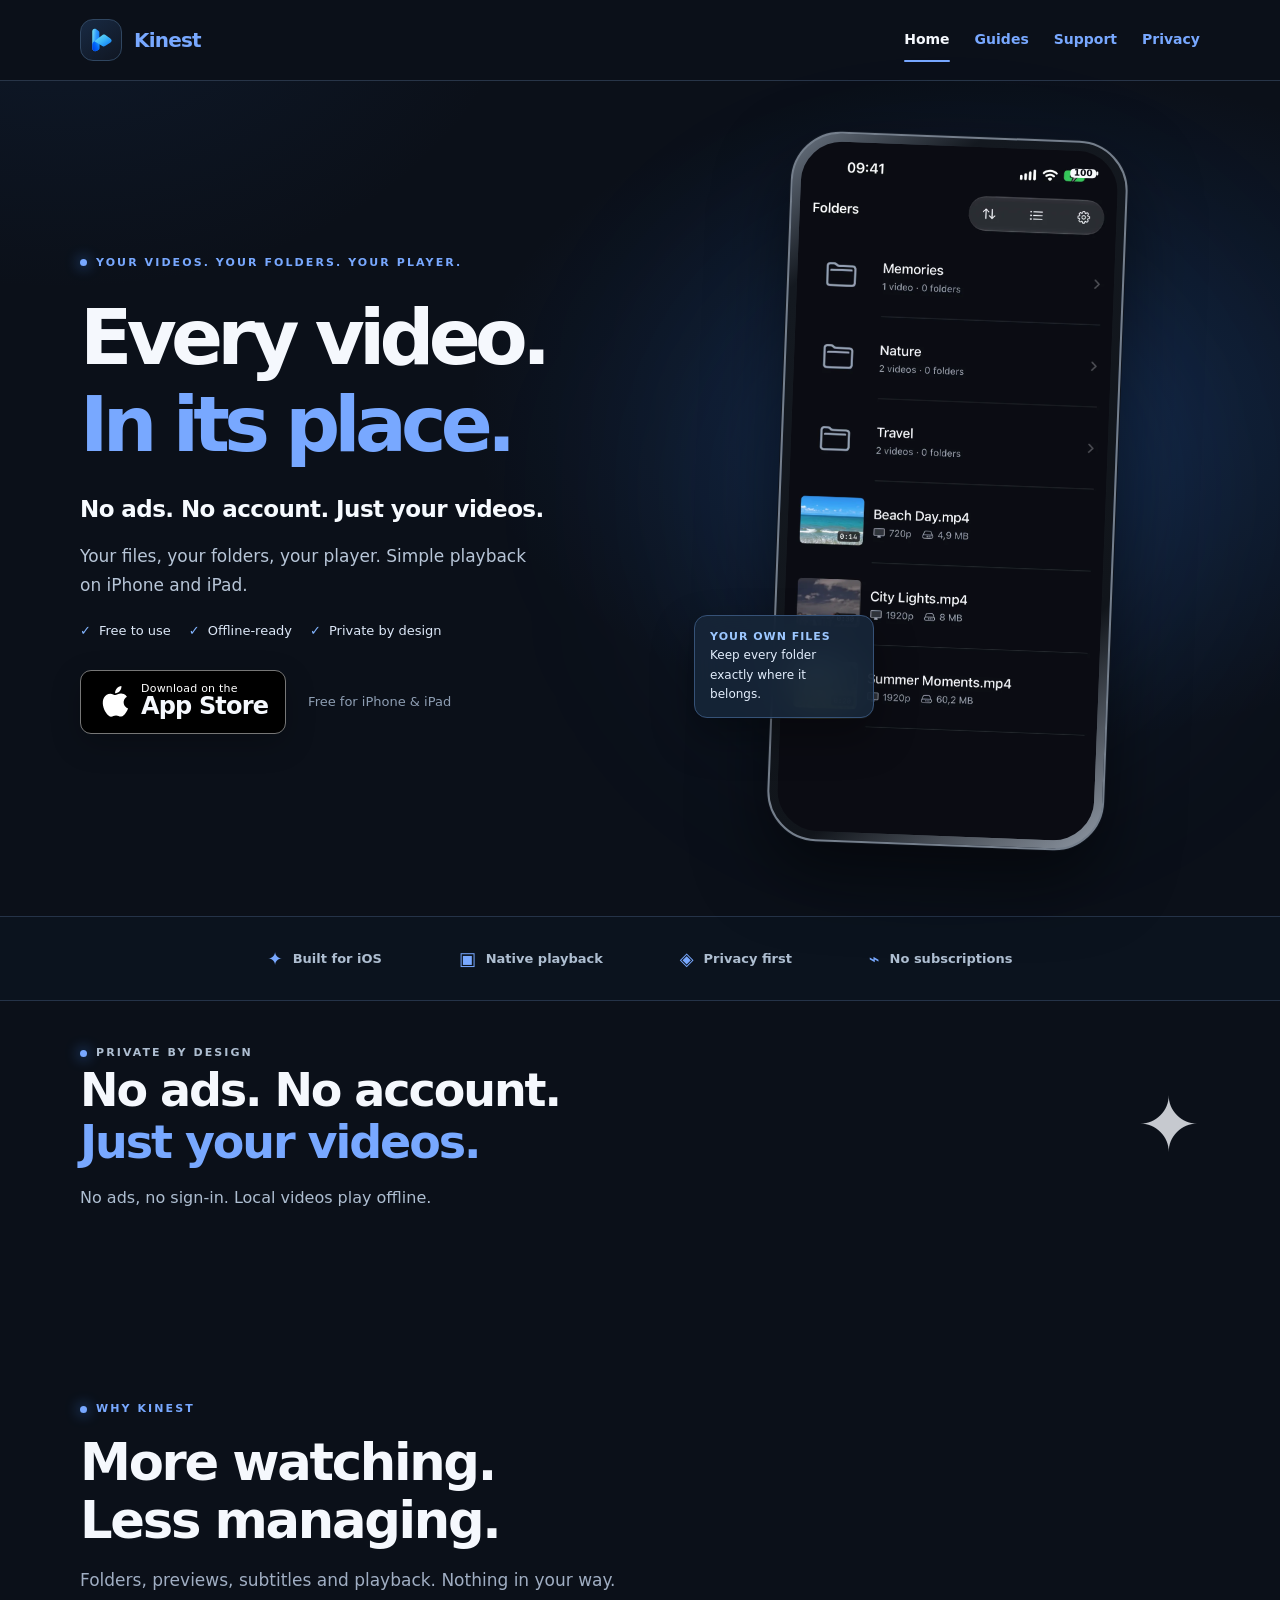
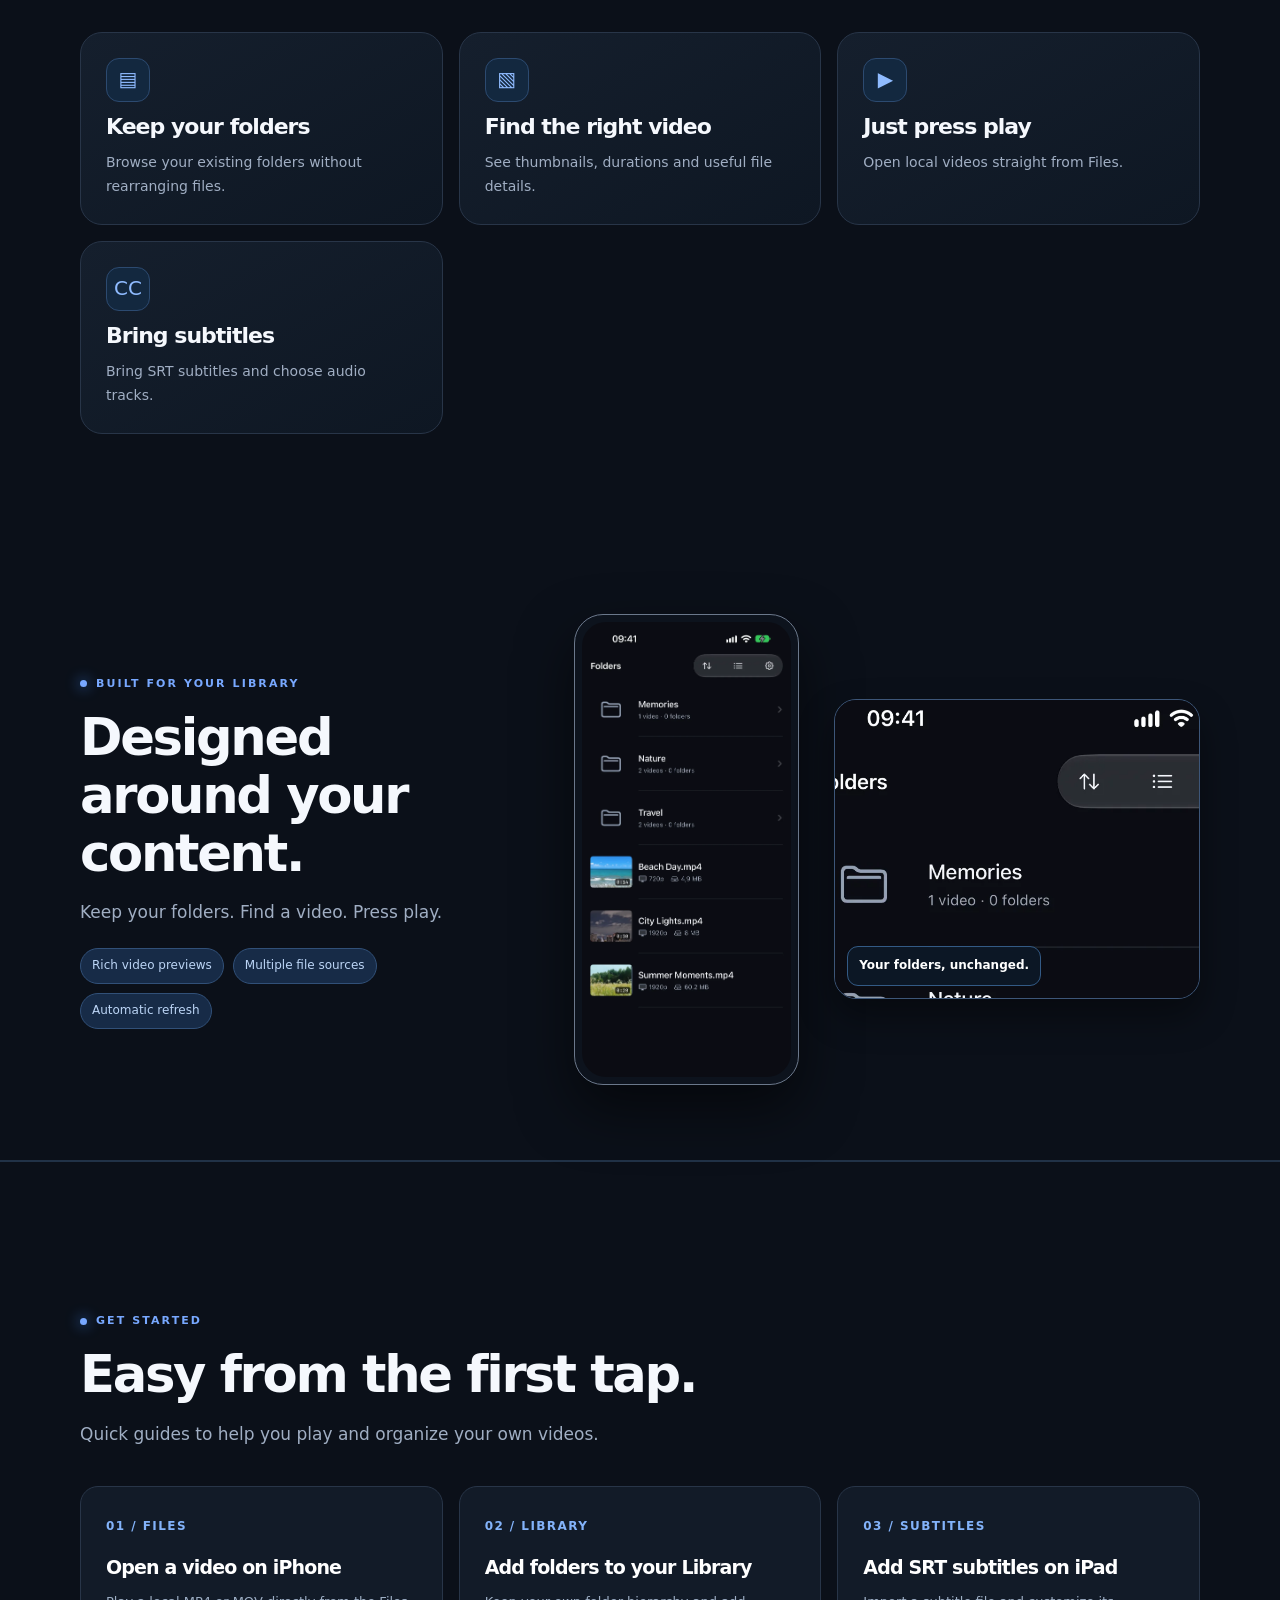
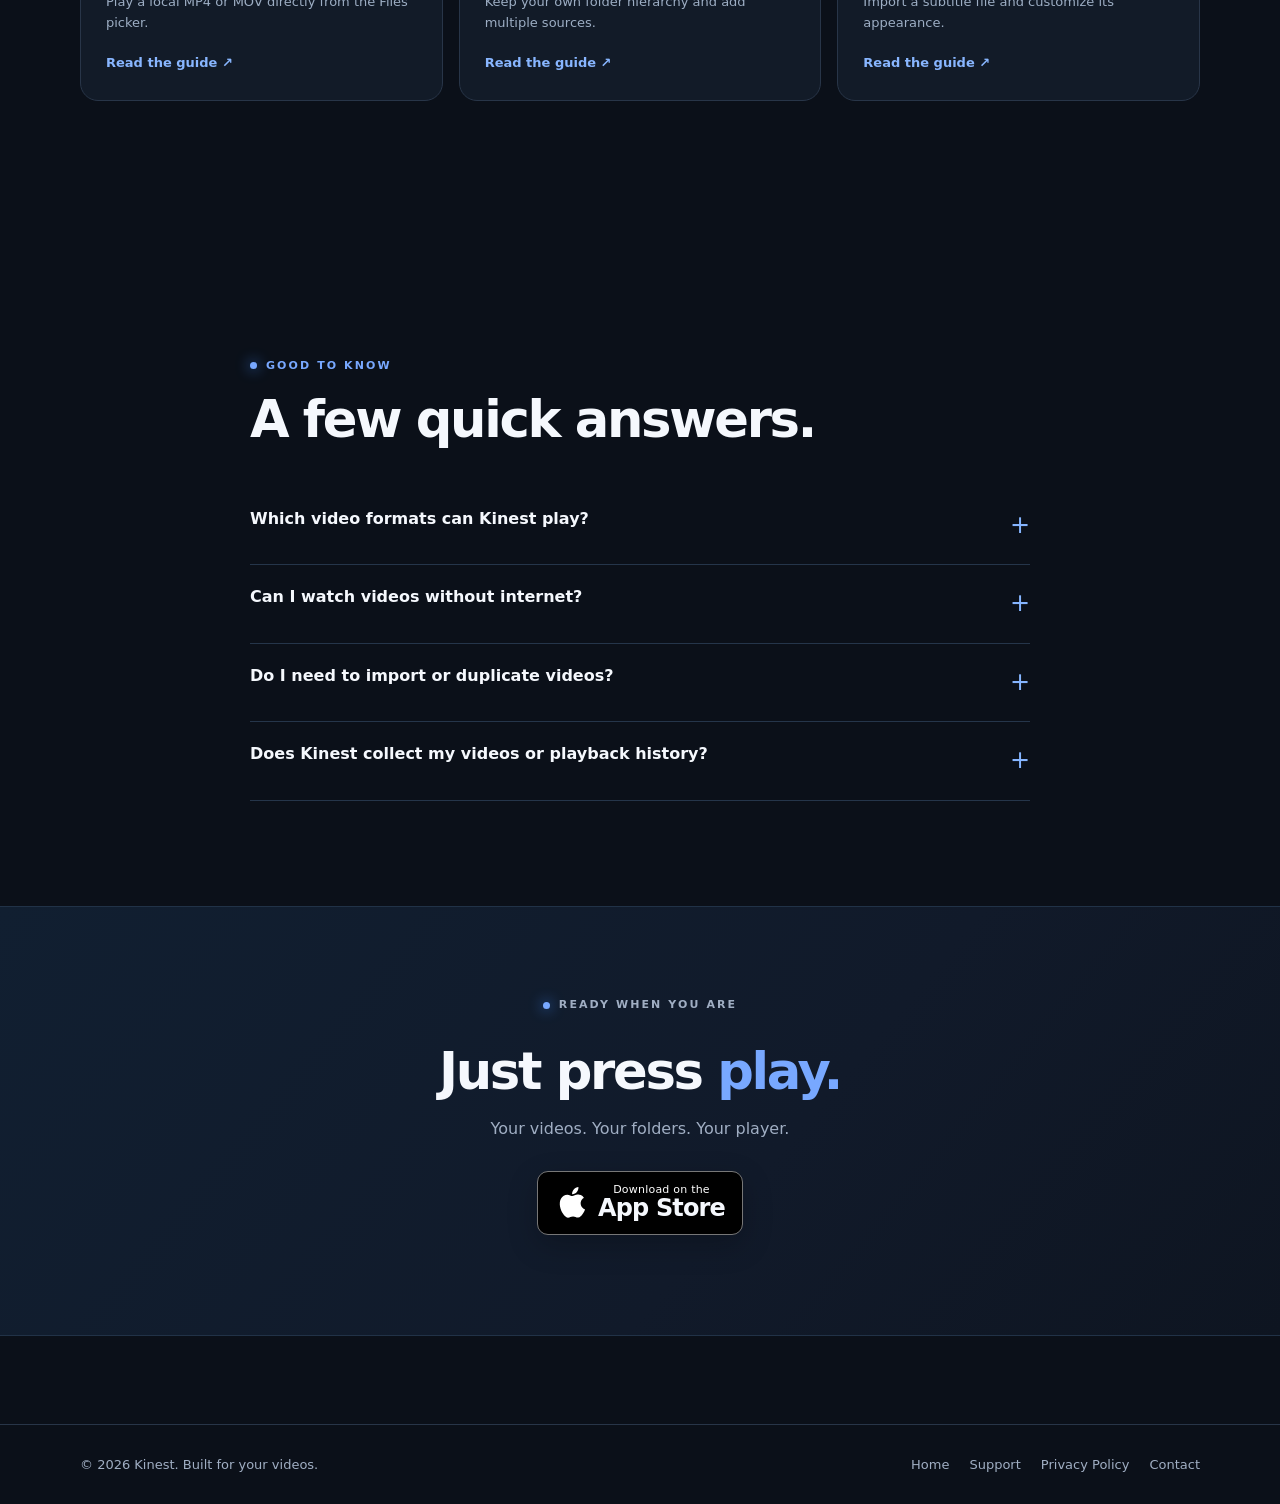
==== commit 21e0a0b5: "fix(web): close phone overlay and surface privacy promise in hero" ====
--- a/index.html
+++ b/index.html
@@ -17,7 +17,7 @@
       </nav>
     </div>
   </header>
-<main id="top"><div class="hero-wrap"><section class="container hero"><div class="hero-copy"><p class="eyebrow">YOUR VIDEOS. YOUR FOLDERS. YOUR PLAYER.</p><h1>Every video.<br/><span class="accent">In its place.</span></h1><p class="description">Your files, your folders, your player. Simple playback on iPhone and iPad.</p><div class="benefits"><span>Free to use</span><span>Offline-ready</span><span>Private by design</span></div><div class="cta-row"><a aria-label="Download Kinest on the App Store" class="appstore-badge" href="https://apps.apple.com/app/id6828201465" rel="noopener noreferrer" target="_blank"><svg aria-hidden="true" viewbox="0 0 32 39"><path d="M26.2 20.6c-.1-4.3 3.5-6.4 3.7-6.5-2-2.9-5.2-3.3-6.3-3.4-2.7-.3-5.2 1.6-6.6 1.6s-3.4-1.5-5.6-1.5c-2.9.1-5.5 1.7-7 4.2-3 5.2-.8 12.9 2.2 17.1 1.5 2.1 3.2 4.4 5.5 4.3 2.2-.1 3-1.4 5.6-1.4s3.3 1.4 5.6 1.3c2.3 0 3.8-2.1 5.3-4.2 1.7-2.4 2.4-4.8 2.4-4.9-.1-.1-4.7-1.8-4.8-6.6ZM21.9 7.9c1.2-1.5 2-3.6 1.8-5.7-1.8.1-4 1.2-5.2 2.7-1.1 1.3-2.1 3.4-1.8 5.5 2 .2 4-1 5.2-2.5Z"></path></svg><span class="appstore-label"><small>Download on the</small><strong>App Store</strong></span></a><span class="cta-note">Free for iPhone &amp; iPad</span></div></div><div class="hero-art"><div class="phone"><span class="phone-screen"><span class="phone-battery-fix" aria-hidden="true">100</span><img alt="Actual Kinest iPhone Library screen with folders Memories, Nature and Travel plus video thumbnails and file details" height="2048" loading="eager" src="assets/kinest-library.webp" width="941"/></div><div class="floating-pill"><b>Your own files</b>Keep every folder exactly where it belongs.</div></div></section></div>
+<main id="top"><div class="hero-wrap"><section class="container hero"><div class="hero-copy"><p class="eyebrow">YOUR VIDEOS. YOUR FOLDERS. YOUR PLAYER.</p><h1>Every video.<br/><span class="accent">In its place.</span></h1><p class="hero-promise">No ads. No account. Just your videos.</p><p class="description">Your files, your folders, your player. Simple playback on iPhone and iPad.</p><div class="benefits"><span>Free to use</span><span>Offline-ready</span><span>Private by design</span></div><div class="cta-row"><a aria-label="Download Kinest on the App Store" class="appstore-badge" href="https://apps.apple.com/app/id6828201465" rel="noopener noreferrer" target="_blank"><svg aria-hidden="true" viewbox="0 0 32 39"><path d="M26.2 20.6c-.1-4.3 3.5-6.4 3.7-6.5-2-2.9-5.2-3.3-6.3-3.4-2.7-.3-5.2 1.6-6.6 1.6s-3.4-1.5-5.6-1.5c-2.9.1-5.5 1.7-7 4.2-3 5.2-.8 12.9 2.2 17.1 1.5 2.1 3.2 4.4 5.5 4.3 2.2-.1 3-1.4 5.6-1.4s3.3 1.4 5.6 1.3c2.3 0 3.8-2.1 5.3-4.2 1.7-2.4 2.4-4.8 2.4-4.9-.1-.1-4.7-1.8-4.8-6.6ZM21.9 7.9c1.2-1.5 2-3.6 1.8-5.7-1.8.1-4 1.2-5.2 2.7-1.1 1.3-2.1 3.4-1.8 5.5 2 .2 4-1 5.2-2.5Z"></path></svg><span class="appstore-label"><small>Download on the</small><strong>App Store</strong></span></a><span class="cta-note">Free for iPhone &amp; iPad</span></div></div><div class="hero-art"><div class="phone"><span class="phone-screen"><span class="phone-battery-fix" aria-hidden="true">100</span><img alt="Actual Kinest iPhone Library screen with folders Memories, Nature and Travel plus video thumbnails and file details" height="2048" loading="eager" src="assets/kinest-library.webp" width="941"/></span></div><div class="floating-pill"><b>Your own files</b>Keep every folder exactly where it belongs.</div></div></section></div>
 <div class="trustline"><div class="container"><span><i>✦</i> Built for iOS</span><span><i>▣</i> Native playback</span><span><i>◈</i> Privacy first</span><span><i>⌁</i> No subscriptions</span></div></div>
 <section class="container privacy-strip"><div><p class="eyebrow">PRIVATE BY DESIGN</p><h2>No ads. No account.<br/><span class="accent">Just your videos.</span></h2><p>No ads, no sign-in. Local videos play offline.</p></div><div aria-hidden="true" class="privacy-symbol">✦</div></section><section class="container section" id="features"><div class="section-head"><p class="eyebrow">WHY KINEST</p><h2>More watching.<br/>Less managing.</h2><p>Folders, previews, subtitles and playback. Nothing in your way.</p></div><div class="feature-grid"><article class="feature"><div class="feature-icon">▤</div><h3>Keep your folders</h3><p>Browse your existing folders without rearranging files.</p></article><article class="feature"><div class="feature-icon">▧</div><h3>Find the right video</h3><p>See thumbnails, durations and useful file details.</p></article><article class="feature"><div class="feature-icon">▶</div><h3>Just press play</h3><p>Open local videos straight from Files.</p></article><article class="feature"><div class="feature-icon">CC</div><h3>Bring subtitles</h3><p>Bring SRT subtitles and choose audio tracks.</p></article></div></section>
 <section class="container spotlight" aria-labelledby="content-heading">
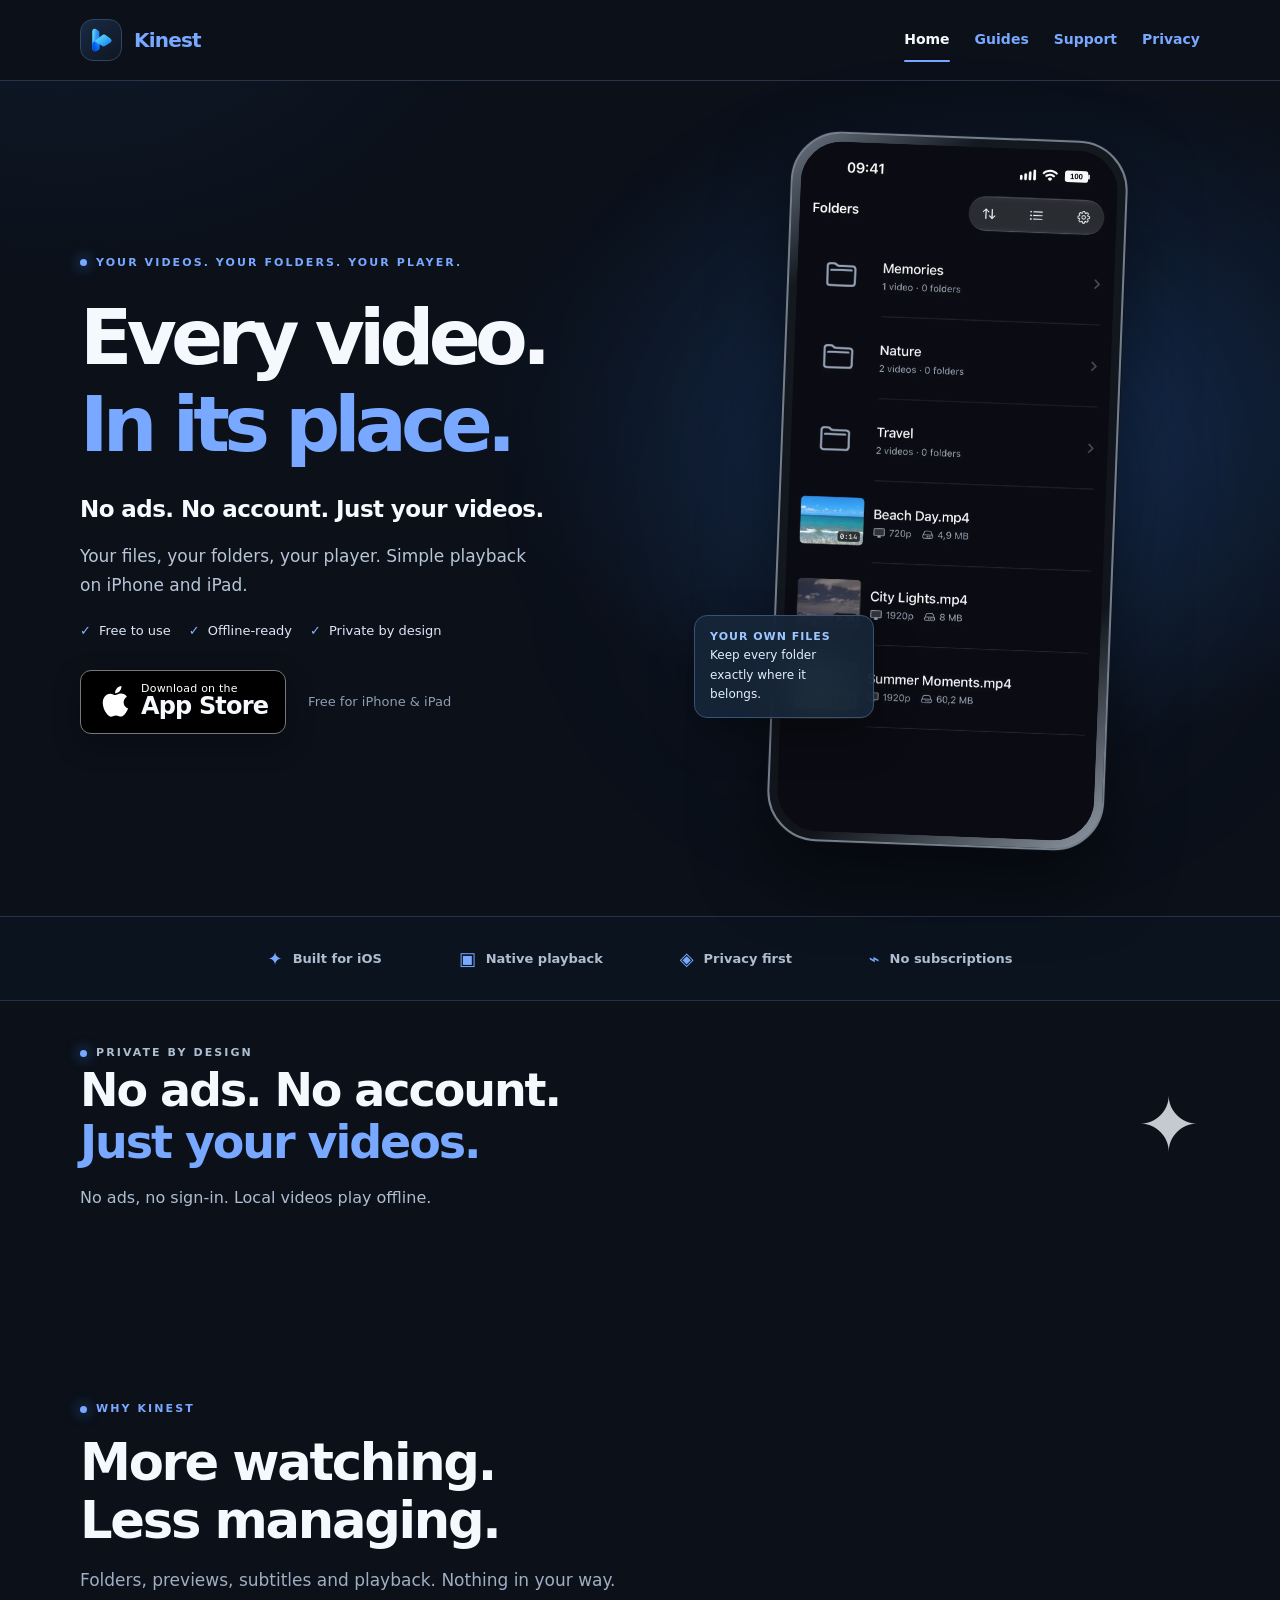
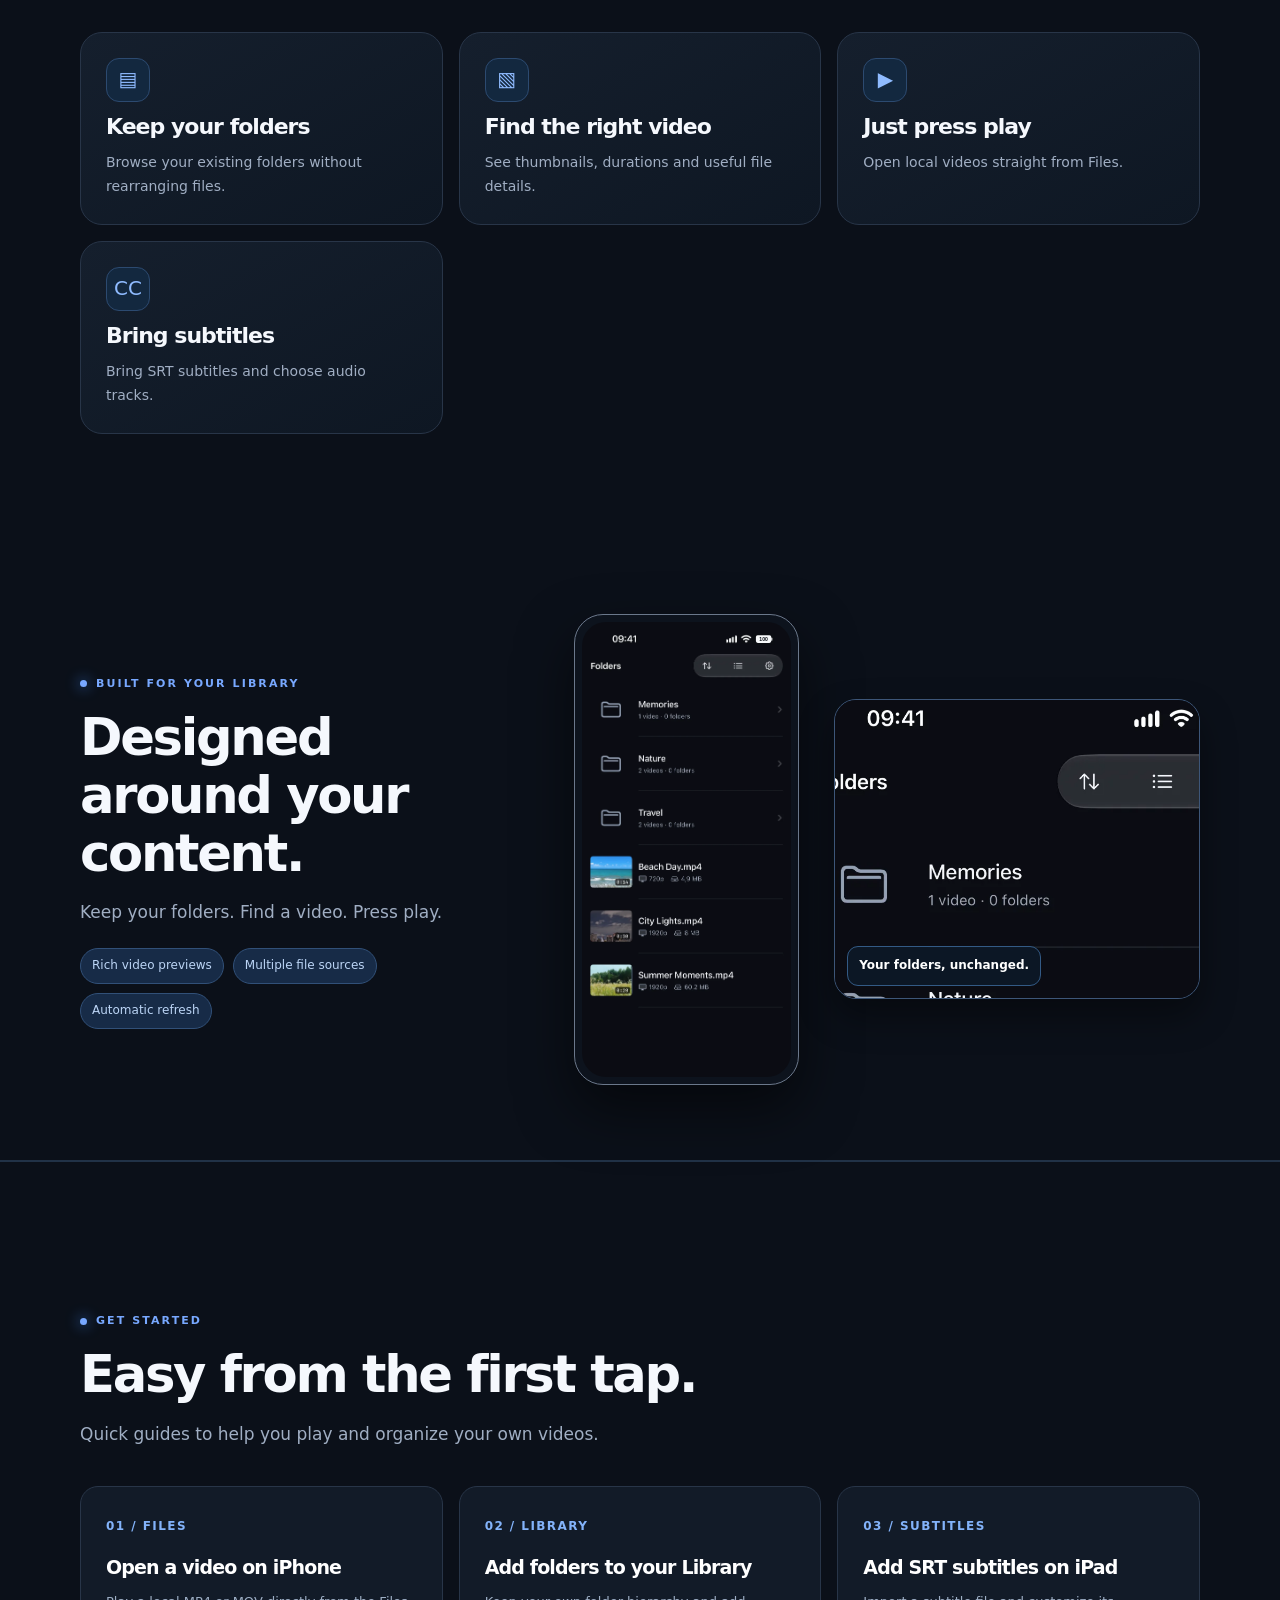
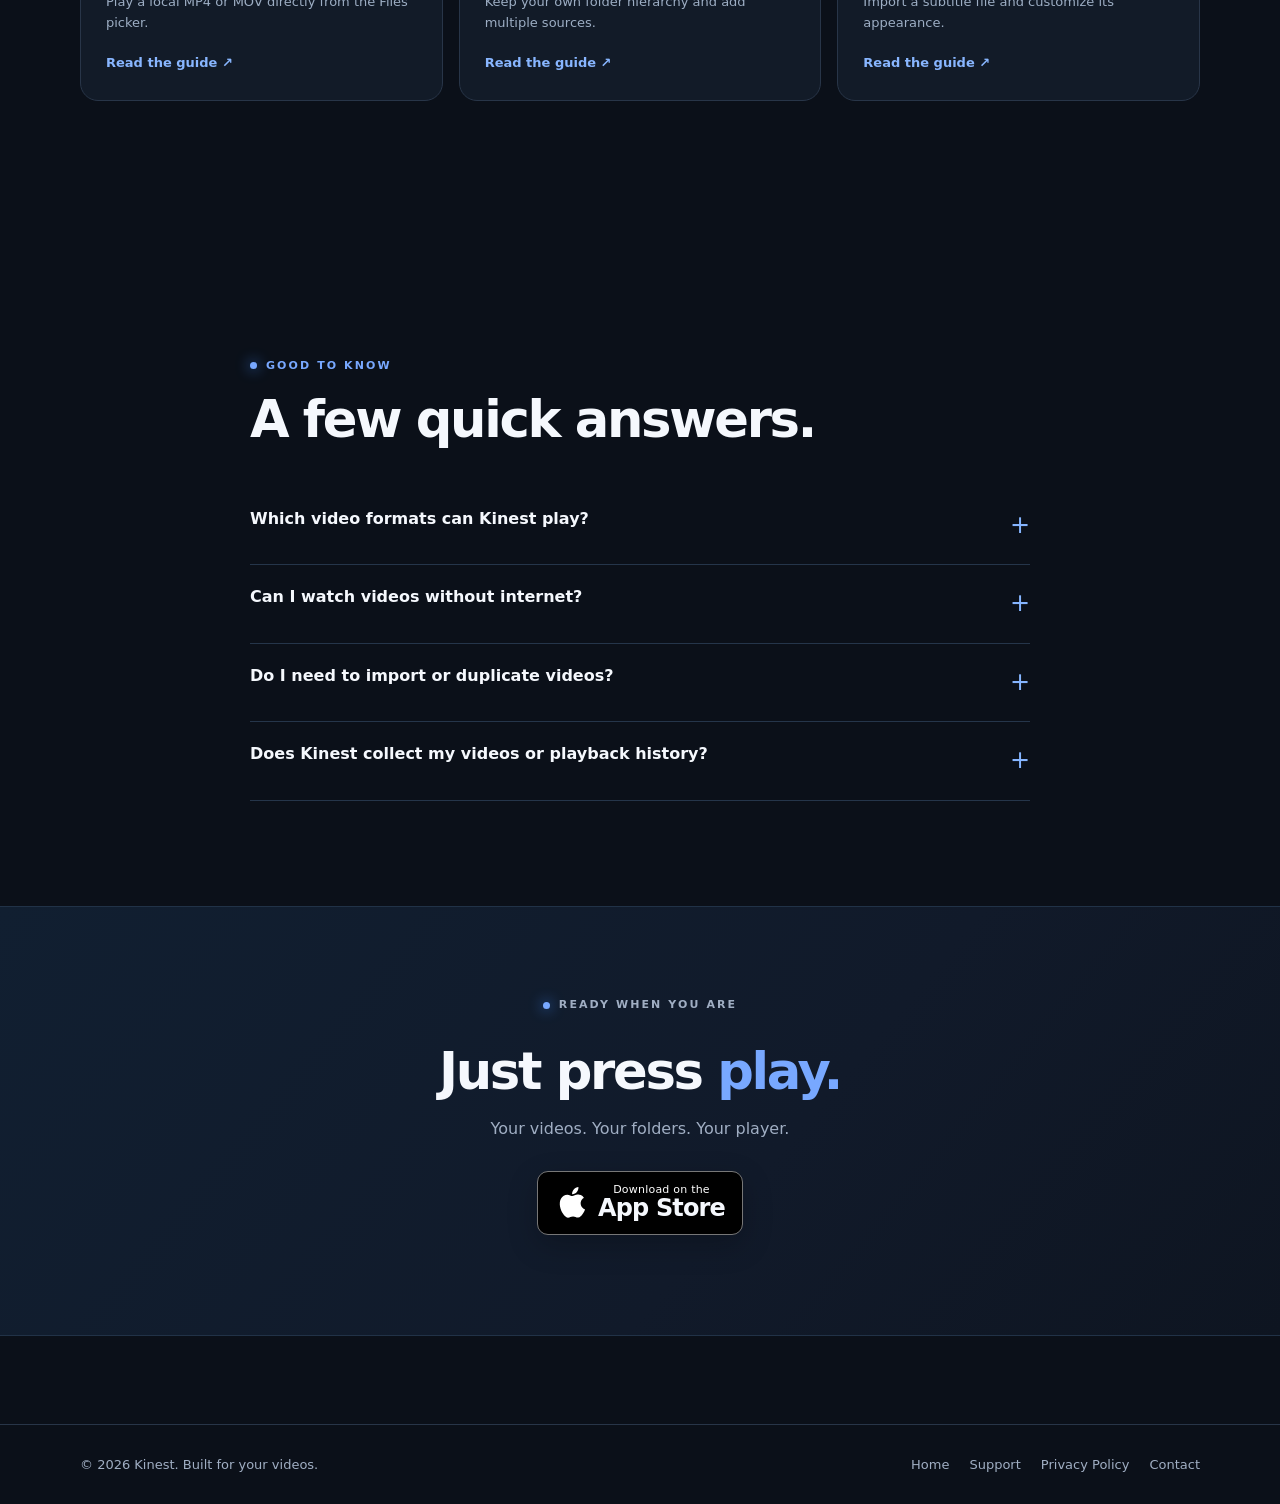
==== commit 7d20cf27: "fix(web): use clean battery image and add structured SEO metadata" ====
--- a/index.html
+++ b/index.html
@@ -1,5 +1,5 @@
 <!doctype html>
-<html lang="en"><head><meta charset="utf-8"/><meta content="width=device-width,initial-scale=1" name="viewport"/><meta content="#0b1019" name="theme-color"/><meta content="Kinest is a free, privacy-focused offline video player for iPhone and iPad. Play local MP4, MOV and M4V files, keep your folders and add SRT subtitles. No ads. No account." name="description"/><meta content="Kinest — Your videos. Your way." property="og:title"/><meta content="Your local videos. Your folders. A beautiful, distraction-free iPhone and iPad player." property="og:description"/><meta content="website" property="og:type"/><link href="https://emmre.github.io/kinest-support/" rel="canonical"/><title>Kinest — Free Offline Video Player for iPhone &amp; iPad</title><link rel="stylesheet" href="style.css"></head><body class="landing">
+<html lang="en"><head><meta charset="utf-8"/><meta content="width=device-width,initial-scale=1" name="viewport"/><meta content="#0b1019" name="theme-color"/><meta content="Kinest is a free, privacy-focused offline video player for iPhone and iPad. Play local MP4, MOV and M4V files, keep your folders and add SRT subtitles. No ads. No account." name="description"/><meta content="Kinest — Your videos. Your way." property="og:title"/><meta content="Your local videos. Your folders. A beautiful, distraction-free iPhone and iPad player." property="og:description"/><meta content="website" property="og:type"/><link href="https://emmre.github.io/kinest-support/" rel="canonical"/><title>Kinest — Free Offline Video Player for iPhone &amp; iPad</title><link rel="stylesheet" href="style.css"><meta property="og:url" content="https://emmre.github.io/kinest-support/"><meta property="og:image" content="https://emmre.github.io/kinest-support/assets/kinest-library.webp"><meta property="og:image:alt" content="Kinest iOS library with folders and video previews"><meta name="twitter:card" content="summary_large_image"><meta name="twitter:title" content="Kinest — Free Offline Video Player"><meta name="twitter:description" content="No ads. No account. Just your videos."><meta name="twitter:image" content="https://emmre.github.io/kinest-support/assets/kinest-library.webp"><script type="application/ld+json">{"@context":"https://schema.org","@type":"SoftwareApplication","name":"Kinest - Video Player","url":"https://emmre.github.io/kinest-support/","applicationCategory":"MultimediaApplication","operatingSystem":"iOS, iPadOS","description":"Free, privacy-focused video player for iPhone and iPad. Play local MP4, MOV and M4V files, browse folders and import external SRT subtitles.","image":"https://emmre.github.io/kinest-support/assets/kinest-library.webp","downloadUrl":"https://apps.apple.com/app/id6828201465","offers":{"@type":"Offer","price":"0","priceCurrency":"USD"}}</script><script type="application/ld+json">{"@context":"https://schema.org","@type":"FAQPage","mainEntity":[{"@type":"Question","name":"Which video formats can Kinest play?","acceptedAnswer":{"@type":"Answer","text":"Kinest plays compatible MP4, MOV and M4V videos, subject to codecs supported by iOS."}},{"@type":"Question","name":"Can I watch videos without internet?","acceptedAnswer":{"@type":"Answer","text":"Locally available videos can be played offline. Cloud-based files may need an internet connection for access or download."}},{"@type":"Question","name":"Do I need to import or duplicate videos?","acceptedAnswer":{"@type":"Answer","text":"No. Kinest can open individual videos directly and browse user-selected files and folders as library sources."}}]}</script></head><body class="landing">
 <header class="site-header">
     <div class="container header-inner">
       <a class="brand" href="./" aria-label="Kinest home">
@@ -17,7 +17,7 @@
       </nav>
     </div>
   </header>
-<main id="top"><div class="hero-wrap"><section class="container hero"><div class="hero-copy"><p class="eyebrow">YOUR VIDEOS. YOUR FOLDERS. YOUR PLAYER.</p><h1>Every video.<br/><span class="accent">In its place.</span></h1><p class="hero-promise">No ads. No account. Just your videos.</p><p class="description">Your files, your folders, your player. Simple playback on iPhone and iPad.</p><div class="benefits"><span>Free to use</span><span>Offline-ready</span><span>Private by design</span></div><div class="cta-row"><a aria-label="Download Kinest on the App Store" class="appstore-badge" href="https://apps.apple.com/app/id6828201465" rel="noopener noreferrer" target="_blank"><svg aria-hidden="true" viewbox="0 0 32 39"><path d="M26.2 20.6c-.1-4.3 3.5-6.4 3.7-6.5-2-2.9-5.2-3.3-6.3-3.4-2.7-.3-5.2 1.6-6.6 1.6s-3.4-1.5-5.6-1.5c-2.9.1-5.5 1.7-7 4.2-3 5.2-.8 12.9 2.2 17.1 1.5 2.1 3.2 4.4 5.5 4.3 2.2-.1 3-1.4 5.6-1.4s3.3 1.4 5.6 1.3c2.3 0 3.8-2.1 5.3-4.2 1.7-2.4 2.4-4.8 2.4-4.9-.1-.1-4.7-1.8-4.8-6.6ZM21.9 7.9c1.2-1.5 2-3.6 1.8-5.7-1.8.1-4 1.2-5.2 2.7-1.1 1.3-2.1 3.4-1.8 5.5 2 .2 4-1 5.2-2.5Z"></path></svg><span class="appstore-label"><small>Download on the</small><strong>App Store</strong></span></a><span class="cta-note">Free for iPhone &amp; iPad</span></div></div><div class="hero-art"><div class="phone"><span class="phone-screen"><span class="phone-battery-fix" aria-hidden="true">100</span><img alt="Actual Kinest iPhone Library screen with folders Memories, Nature and Travel plus video thumbnails and file details" height="2048" loading="eager" src="assets/kinest-library.webp" width="941"/></span></div><div class="floating-pill"><b>Your own files</b>Keep every folder exactly where it belongs.</div></div></section></div>
+<main id="top"><div class="hero-wrap"><section class="container hero"><div class="hero-copy"><p class="eyebrow">YOUR VIDEOS. YOUR FOLDERS. YOUR PLAYER.</p><h1>Every video.<br/><span class="accent">In its place.</span></h1><p class="hero-promise">No ads. No account. Just your videos.</p><p class="description">Your files, your folders, your player. Simple playback on iPhone and iPad.</p><div class="benefits"><span>Free to use</span><span>Offline-ready</span><span>Private by design</span></div><div class="cta-row"><a aria-label="Download Kinest on the App Store" class="appstore-badge" href="https://apps.apple.com/app/id6828201465" rel="noopener noreferrer" target="_blank"><svg aria-hidden="true" viewbox="0 0 32 39"><path d="M26.2 20.6c-.1-4.3 3.5-6.4 3.7-6.5-2-2.9-5.2-3.3-6.3-3.4-2.7-.3-5.2 1.6-6.6 1.6s-3.4-1.5-5.6-1.5c-2.9.1-5.5 1.7-7 4.2-3 5.2-.8 12.9 2.2 17.1 1.5 2.1 3.2 4.4 5.5 4.3 2.2-.1 3-1.4 5.6-1.4s3.3 1.4 5.6 1.3c2.3 0 3.8-2.1 5.3-4.2 1.7-2.4 2.4-4.8 2.4-4.9-.1-.1-4.7-1.8-4.8-6.6ZM21.9 7.9c1.2-1.5 2-3.6 1.8-5.7-1.8.1-4 1.2-5.2 2.7-1.1 1.3-2.1 3.4-1.8 5.5 2 .2 4-1 5.2-2.5Z"></path></svg><span class="appstore-label"><small>Download on the</small><strong>App Store</strong></span></a><span class="cta-note">Free for iPhone &amp; iPad</span></div></div><div class="hero-art"><div class="phone"><span class="phone-screen"><img alt="Actual Kinest iPhone Library screen with folders Memories, Nature and Travel plus video thumbnails and file details" height="2048" loading="eager" src="assets/kinest-library-clean.svg" width="941"/></span></div><div class="floating-pill"><b>Your own files</b>Keep every folder exactly where it belongs.</div></div></section></div>
 <div class="trustline"><div class="container"><span><i>✦</i> Built for iOS</span><span><i>▣</i> Native playback</span><span><i>◈</i> Privacy first</span><span><i>⌁</i> No subscriptions</span></div></div>
 <section class="container privacy-strip"><div><p class="eyebrow">PRIVATE BY DESIGN</p><h2>No ads. No account.<br/><span class="accent">Just your videos.</span></h2><p>No ads, no sign-in. Local videos play offline.</p></div><div aria-hidden="true" class="privacy-symbol">✦</div></section><section class="container section" id="features"><div class="section-head"><p class="eyebrow">WHY KINEST</p><h2>More watching.<br/>Less managing.</h2><p>Folders, previews, subtitles and playback. Nothing in your way.</p></div><div class="feature-grid"><article class="feature"><div class="feature-icon">▤</div><h3>Keep your folders</h3><p>Browse your existing folders without rearranging files.</p></article><article class="feature"><div class="feature-icon">▧</div><h3>Find the right video</h3><p>See thumbnails, durations and useful file details.</p></article><article class="feature"><div class="feature-icon">▶</div><h3>Just press play</h3><p>Open local videos straight from Files.</p></article><article class="feature"><div class="feature-icon">CC</div><h3>Bring subtitles</h3><p>Bring SRT subtitles and choose audio tracks.</p></article></div></section>
 <section class="container spotlight" aria-labelledby="content-heading">
@@ -30,8 +30,8 @@
    </div>
  </div>
  <div class="visual-gallery" aria-label="Real Kinest library screenshot">
-   <div class="gallery-main"><img src="assets/kinest-library.webp" loading="lazy" width="941" height="2048" alt="Real Kinest Library with folders, thumbnails and video details"></div>
-   <div class="gallery-detail"><span class="gallery-caption">Your folders, unchanged.</span><img src="assets/kinest-library.webp" loading="lazy" width="941" height="2048" alt="Closer view of Kinest folders and file details"></div>
+   <div class="gallery-main"><img src="assets/kinest-library-clean.svg" loading="lazy" width="941" height="2048" alt="Real Kinest Library with folders, thumbnails and video details"></div>
+   <div class="gallery-detail"><span class="gallery-caption">Your folders, unchanged.</span><img src="assets/kinest-library-clean.svg" loading="lazy" width="941" height="2048" alt="Closer view of Kinest folders and file details"></div>
  </div>
  </section>
 <div class="soft-band"></div>
--- a/style.css
+++ b/style.css
@@ -702,3 +702,25 @@
 body.landing .phone-battery-fix::after{content:'';position:absolute;right:-2px;top:30%;height:40%;width:2px;background:#f8fafc;border-radius:1px}
 @media(max-width:900px){body.landing .spotlight{grid-template-columns:1fr;gap:28px}body.landing .visual-gallery{max-width:560px;margin-inline:auto;width:100%}body.landing .phone-battery-fix{font-size:9px}}
 @media(max-width:560px){body.landing .visual-gallery{grid-template-columns:1fr 1fr;gap:8px}body.landing .gallery-main{max-width:100%}body.landing .gallery-detail{height:190px}body.landing .gallery-caption{font-size:10px;left:6px;bottom:6px}body.landing .hero{padding-block:50px}body.landing .phone-battery-fix{font-size:9px}}
+
+/* Battery status: show 100% without a charging lightning icon in both authentic captures. */
+body.landing .phone-battery-fix,
+body.landing .gallery-battery-fix{
+  position:absolute;z-index:3;right:9.45%;top:2.68%;
+  width:8.05%;height:1.66%;display:grid;place-items:center;
+  background:#0b0d12;border:0;border-radius:0;
+  color:#090d13;font:800 clamp(7px,.7vw,9px)/1 system-ui,sans-serif;
+}
+body.landing .phone-battery-fix::before,
+body.landing .gallery-battery-fix::before{
+  content:'100';display:grid;place-items:center;
+  width:86%;height:77%;border-radius:4px;background:#f5f7fa;
+}
+body.landing .phone-battery-fix::after,
+body.landing .gallery-battery-fix::after{
+  content:'';position:absolute;right:0;top:35%;width:5%;height:30%;
+  background:#f5f7fa;border-radius:0 2px 2px 0;
+}
+body.landing .gallery-main{position:relative}
+body.landing .gallery-battery-fix{font-size:7px;top:calc(2.68% + 0px);right:9.45%}
+@media(max-width:620px){body.landing .phone-battery-fix{font-size:7px}body.landing .gallery-battery-fix{font-size:6px}}
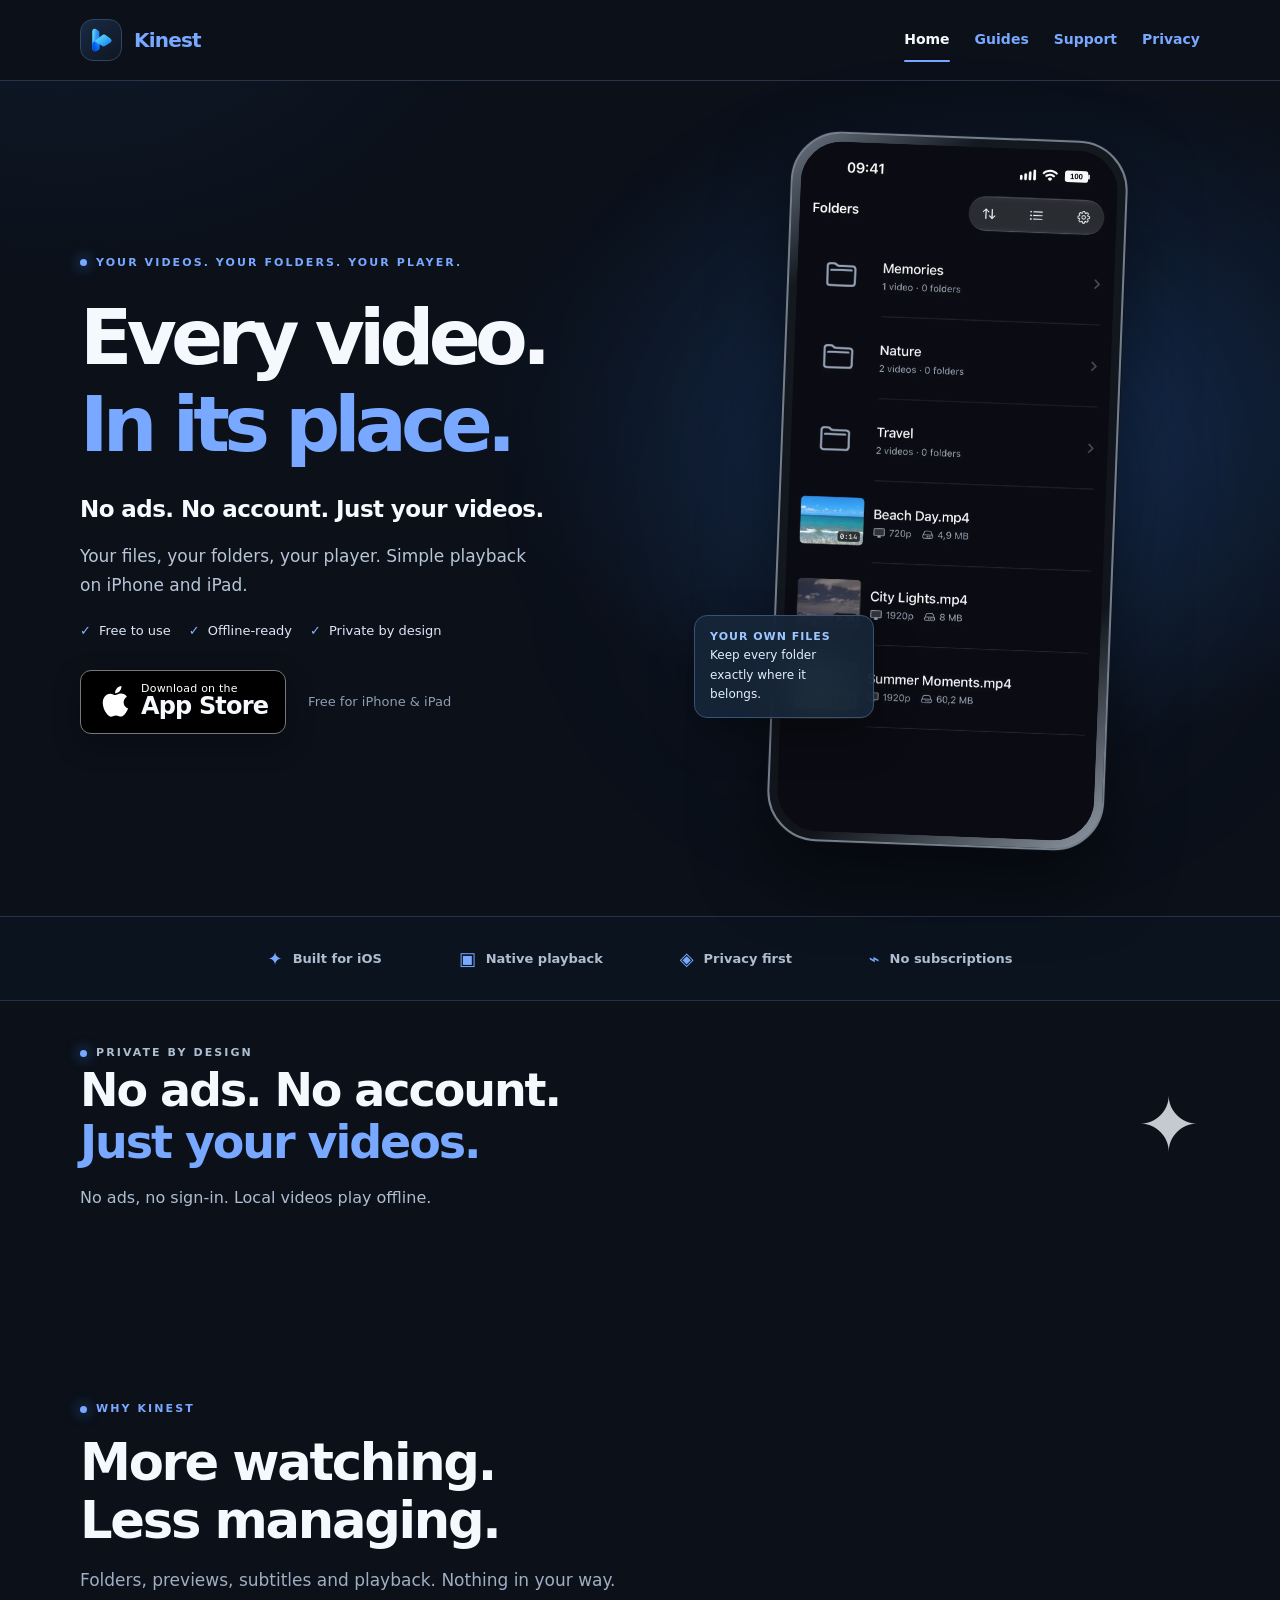
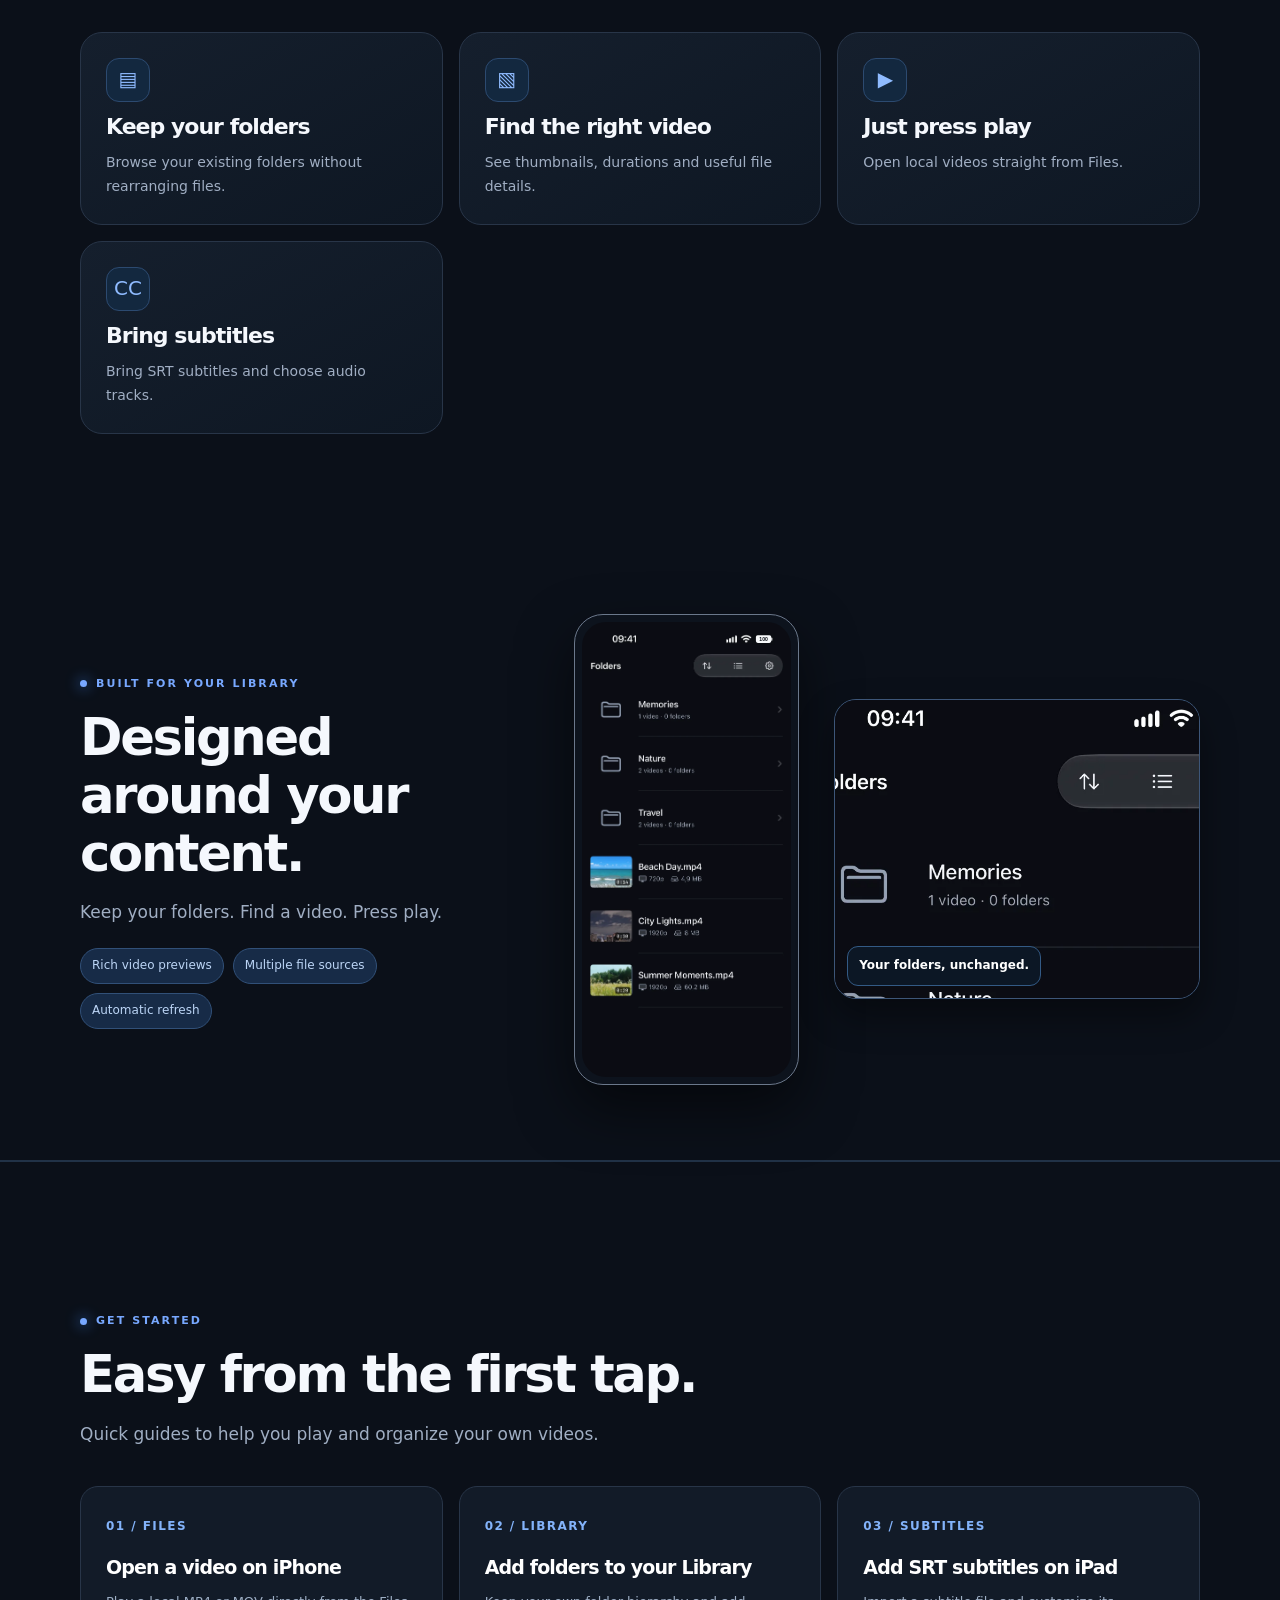
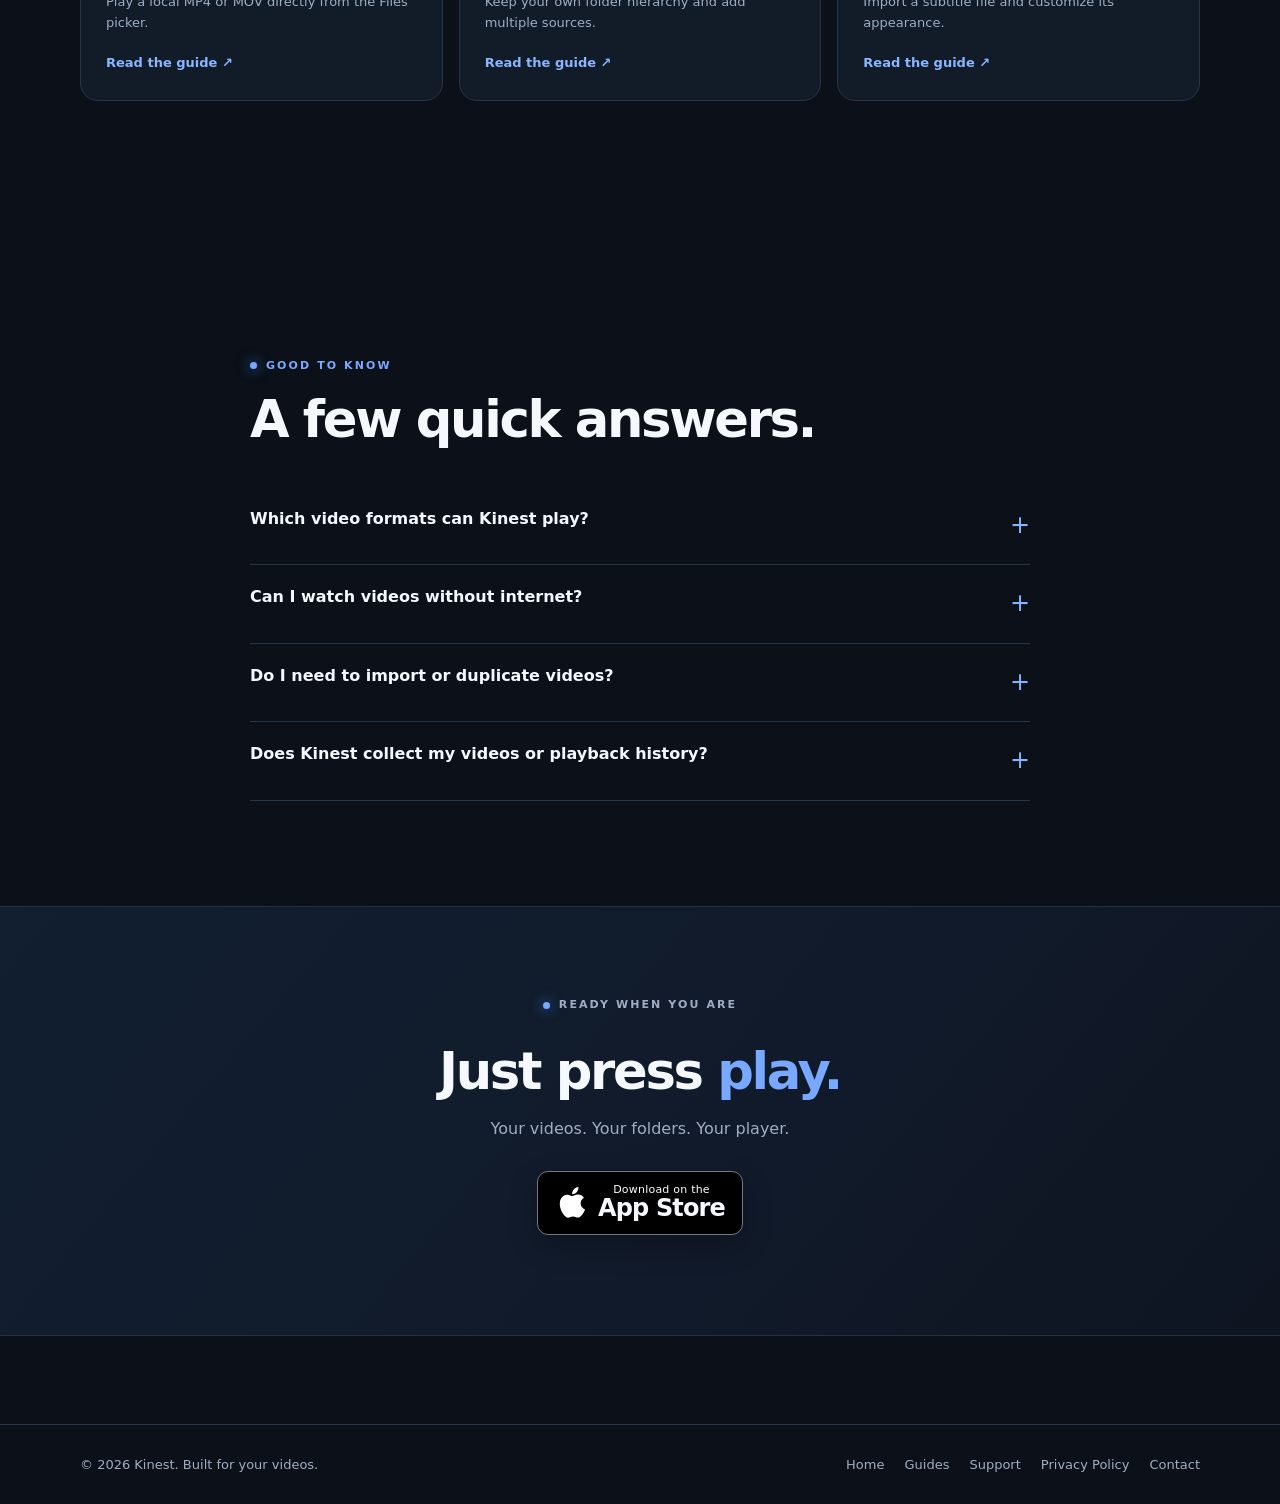
==== commit 2ac03d2f: "fix(web): align shared navigation and footer" ====
--- a/index.html
+++ b/index.html
@@ -38,4 +38,4 @@
 <section class="container section" id="guides"><div class="section-head"><p class="eyebrow">GET STARTED</p><h2>Easy from the first tap.</h2><p>Quick guides to help you play and organize your own videos.</p></div><div class="guides-grid"><a class="guide" href="guides.html"><span class="number">01 / FILES</span><h3>Open a video on iPhone</h3><p>Play a local MP4 or MOV directly from the Files picker.</p><span class="read">Read the guide ↗</span></a><a class="guide" href="guides.html"><span class="number">02 / LIBRARY</span><h3>Add folders to your Library</h3><p>Keep your own folder hierarchy and add multiple sources.</p><span class="read">Read the guide ↗</span></a><a class="guide" href="guides.html"><span class="number">03 / SUBTITLES</span><h3>Add SRT subtitles on iPad</h3><p>Import a subtitle file and customize its appearance.</p><span class="read">Read the guide ↗</span></a></div></section>
 <section class="container section faq" id="faq"><div class="section-head"><p class="eyebrow">GOOD TO KNOW</p><h2>A few quick answers.</h2></div><details><summary>Which video formats can Kinest play?</summary><p>Kinest supports compatible MP4, MOV and M4V video files. Playback depends on codecs supported by your iPhone or iPad.</p></details><details><summary>Can I watch videos without internet?</summary><p>Yes. Locally available videos can be played offline. Files from iCloud Drive or other cloud providers may require a connection to download or access.</p></details><details><summary>Do I need to import or duplicate videos?</summary><p>No. You can open individual files directly, or add files and folders as Library sources using the native Files picker.</p></details><details><summary>Does Kinest collect my videos or playback history?</summary><p>Kinest requires no account, and does not upload your videos or playback history to a Kinest server. See the Privacy Policy for details.</p></details></section>
 <div class="soft-band"><section class="container closing"><p class="eyebrow">READY WHEN YOU ARE</p><h2>Just press <span class="accent">play.</span></h2><p>Your videos. Your folders. Your player.</p><a aria-label="Download Kinest on the App Store" class="appstore-badge" href="https://apps.apple.com/app/id6828201465" rel="noopener noreferrer" target="_blank"><svg aria-hidden="true" viewbox="0 0 32 39"><path d="M26.2 20.6c-.1-4.3 3.5-6.4 3.7-6.5-2-2.9-5.2-3.3-6.3-3.4-2.7-.3-5.2 1.6-6.6 1.6s-3.4-1.5-5.6-1.5c-2.9.1-5.5 1.7-7 4.2-3 5.2-.8 12.9 2.2 17.1 1.5 2.1 3.2 4.4 5.5 4.3 2.2-.1 3-1.4 5.6-1.4s3.3 1.4 5.6 1.3c2.3 0 3.8-2.1 5.3-4.2 1.7-2.4 2.4-4.8 2.4-4.9-.1-.1-4.7-1.8-4.8-6.6ZM21.9 7.9c1.2-1.5 2-3.6 1.8-5.7-1.8.1-4 1.2-5.2 2.7-1.1 1.3-2.1 3.4-1.8 5.5 2 .2 4-1 5.2-2.5Z"></path></svg><span class="appstore-label"><small>Download on the</small><strong>App Store</strong></span></a></section></div></main>
-<footer class="site-footer"><div class="container footer-inner"><span>© 2026 Kinest. Built for your videos.</span><nav aria-label="Footer navigation" class="footer-links"><a href="#top">Home</a><a href="support.html">Support</a><a href="privacy.html">Privacy Policy</a><a href="mailto:emreesrc@gmail.com">Contact</a></nav></div></footer></body></html>+<footer class="site-footer"><div class="container footer-inner"><span>© 2026 Kinest. Built for your videos.</span><nav class="footer-links" aria-label="Footer navigation"><a href="./">Home</a><a href="guides.html">Guides</a><a href="support.html">Support</a><a href="privacy.html">Privacy Policy</a><a href="mailto:emreesrc@gmail.com">Contact</a></nav></div></footer></body></html>
--- a/style.css
+++ b/style.css
@@ -698,29 +698,17 @@
 body.landing .gallery-detail img{display:block;width:135%;max-width:none;height:auto;transform:translate(-8%,-2%)}
 body.landing .gallery-caption{position:absolute;z-index:2;left:12px;bottom:12px;background:rgba(12,24,40,.92);border:1px solid #335a85;border-radius:11px;padding:9px 11px;font-size:12px;font-weight:700;color:white}
 body.landing .phone-screen{position:relative;display:block}
-body.landing .phone-battery-fix{position:absolute;z-index:2;right:7.0%;top:2.55%;display:grid;place-items:center;width:8.1%;height:1.35%;border-radius:4px;background:#f8fafc;color:#080b12;font-weight:850;font-size:clamp(7px,.9vw,9px);line-height:1;font-family:system-ui,sans-serif}
-body.landing .phone-battery-fix::after{content:'';position:absolute;right:-2px;top:30%;height:40%;width:2px;background:#f8fafc;border-radius:1px}
-@media(max-width:900px){body.landing .spotlight{grid-template-columns:1fr;gap:28px}body.landing .visual-gallery{max-width:560px;margin-inline:auto;width:100%}body.landing .phone-battery-fix{font-size:9px}}
-@media(max-width:560px){body.landing .visual-gallery{grid-template-columns:1fr 1fr;gap:8px}body.landing .gallery-main{max-width:100%}body.landing .gallery-detail{height:190px}body.landing .gallery-caption{font-size:10px;left:6px;bottom:6px}body.landing .hero{padding-block:50px}body.landing .phone-battery-fix{font-size:9px}}
-
-/* Battery status: show 100% without a charging lightning icon in both authentic captures. */
-body.landing .phone-battery-fix,
-body.landing .gallery-battery-fix{
-  position:absolute;z-index:3;right:9.45%;top:2.68%;
-  width:8.05%;height:1.66%;display:grid;place-items:center;
-  background:#0b0d12;border:0;border-radius:0;
-  color:#090d13;font:800 clamp(7px,.7vw,9px)/1 system-ui,sans-serif;
-}
-body.landing .phone-battery-fix::before,
-body.landing .gallery-battery-fix::before{
-  content:'100';display:grid;place-items:center;
-  width:86%;height:77%;border-radius:4px;background:#f5f7fa;
-}
-body.landing .phone-battery-fix::after,
-body.landing .gallery-battery-fix::after{
-  content:'';position:absolute;right:0;top:35%;width:5%;height:30%;
-  background:#f5f7fa;border-radius:0 2px 2px 0;
-}
-body.landing .gallery-main{position:relative}
-body.landing .gallery-battery-fix{font-size:7px;top:calc(2.68% + 0px);right:9.45%}
-@media(max-width:620px){body.landing .phone-battery-fix{font-size:7px}body.landing .gallery-battery-fix{font-size:6px}}
+@media(max-width:900px){body.landing .spotlight{grid-template-columns:1fr;gap:28px}body.landing .visual-gallery{max-width:560px;margin-inline:auto;width:100%}}
+@media(max-width:560px){body.landing .visual-gallery{grid-template-columns:1fr 1fr;gap:8px}body.landing .gallery-main{max-width:100%}body.landing .gallery-detail{height:190px}body.landing .gallery-caption{font-size:10px;left:6px;bottom:6px}body.landing .hero{padding-block:50px}}
+
+/* Guides page styles */
+.guide-intro{max-width:700px}
+.guide-grid{display:grid;gap:22px}
+.guide-item{scroll-margin-top:22px}
+.guide-item h2{font-size:clamp(22px,3vw,29px)}
+.guide-item p,.guide-item li{color:var(--muted)}
+.guide-item ol{margin:8px 0 20px}
+.guide-links{display:flex;flex-wrap:wrap;gap:10px;margin:18px 0 34px}
+.guide-links a{border:1px solid var(--border);border-radius:11px;padding:9px 13px;text-decoration:none;background:var(--surface);font-size:13px}
+.guide-note{font-size:14px;border-left:3px solid var(--accent);padding-left:16px}
+@media(max-width:600px){.site-nav{gap:11px}.site-nav a{font-size:12px}}
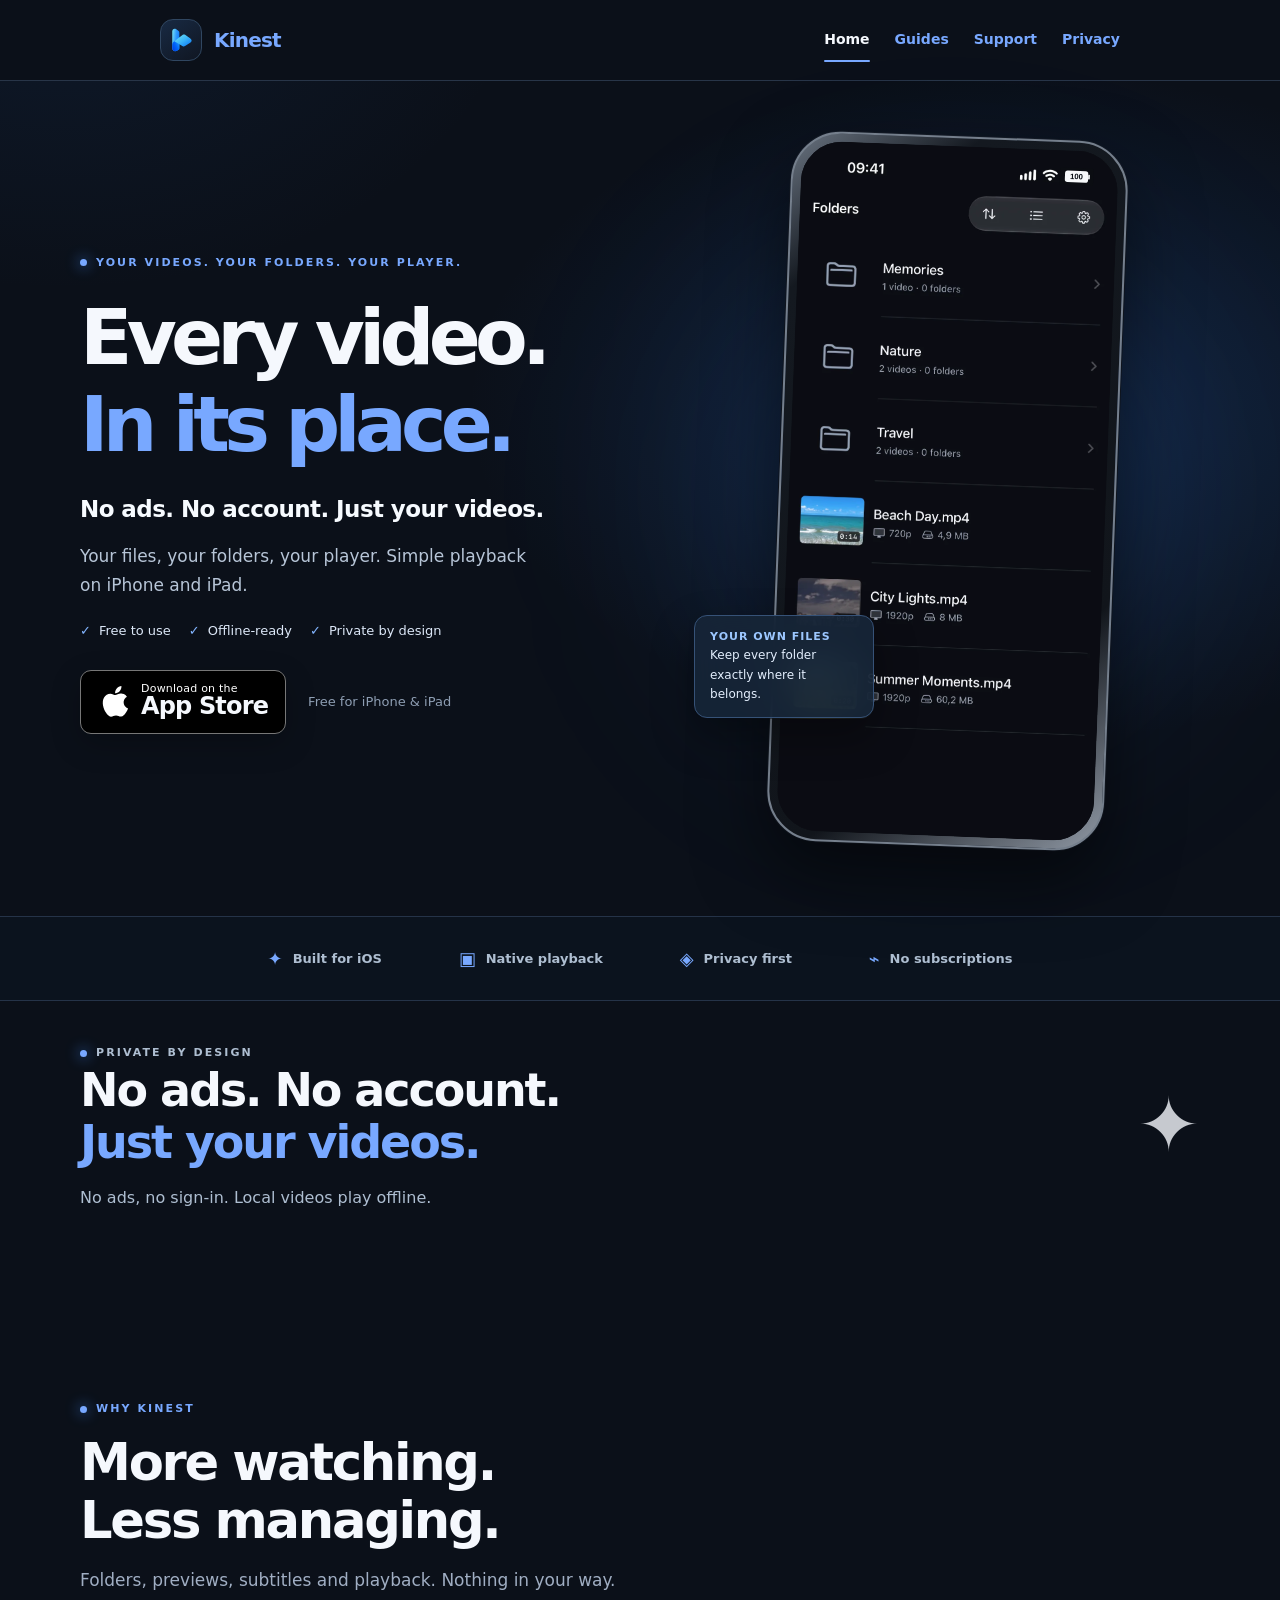
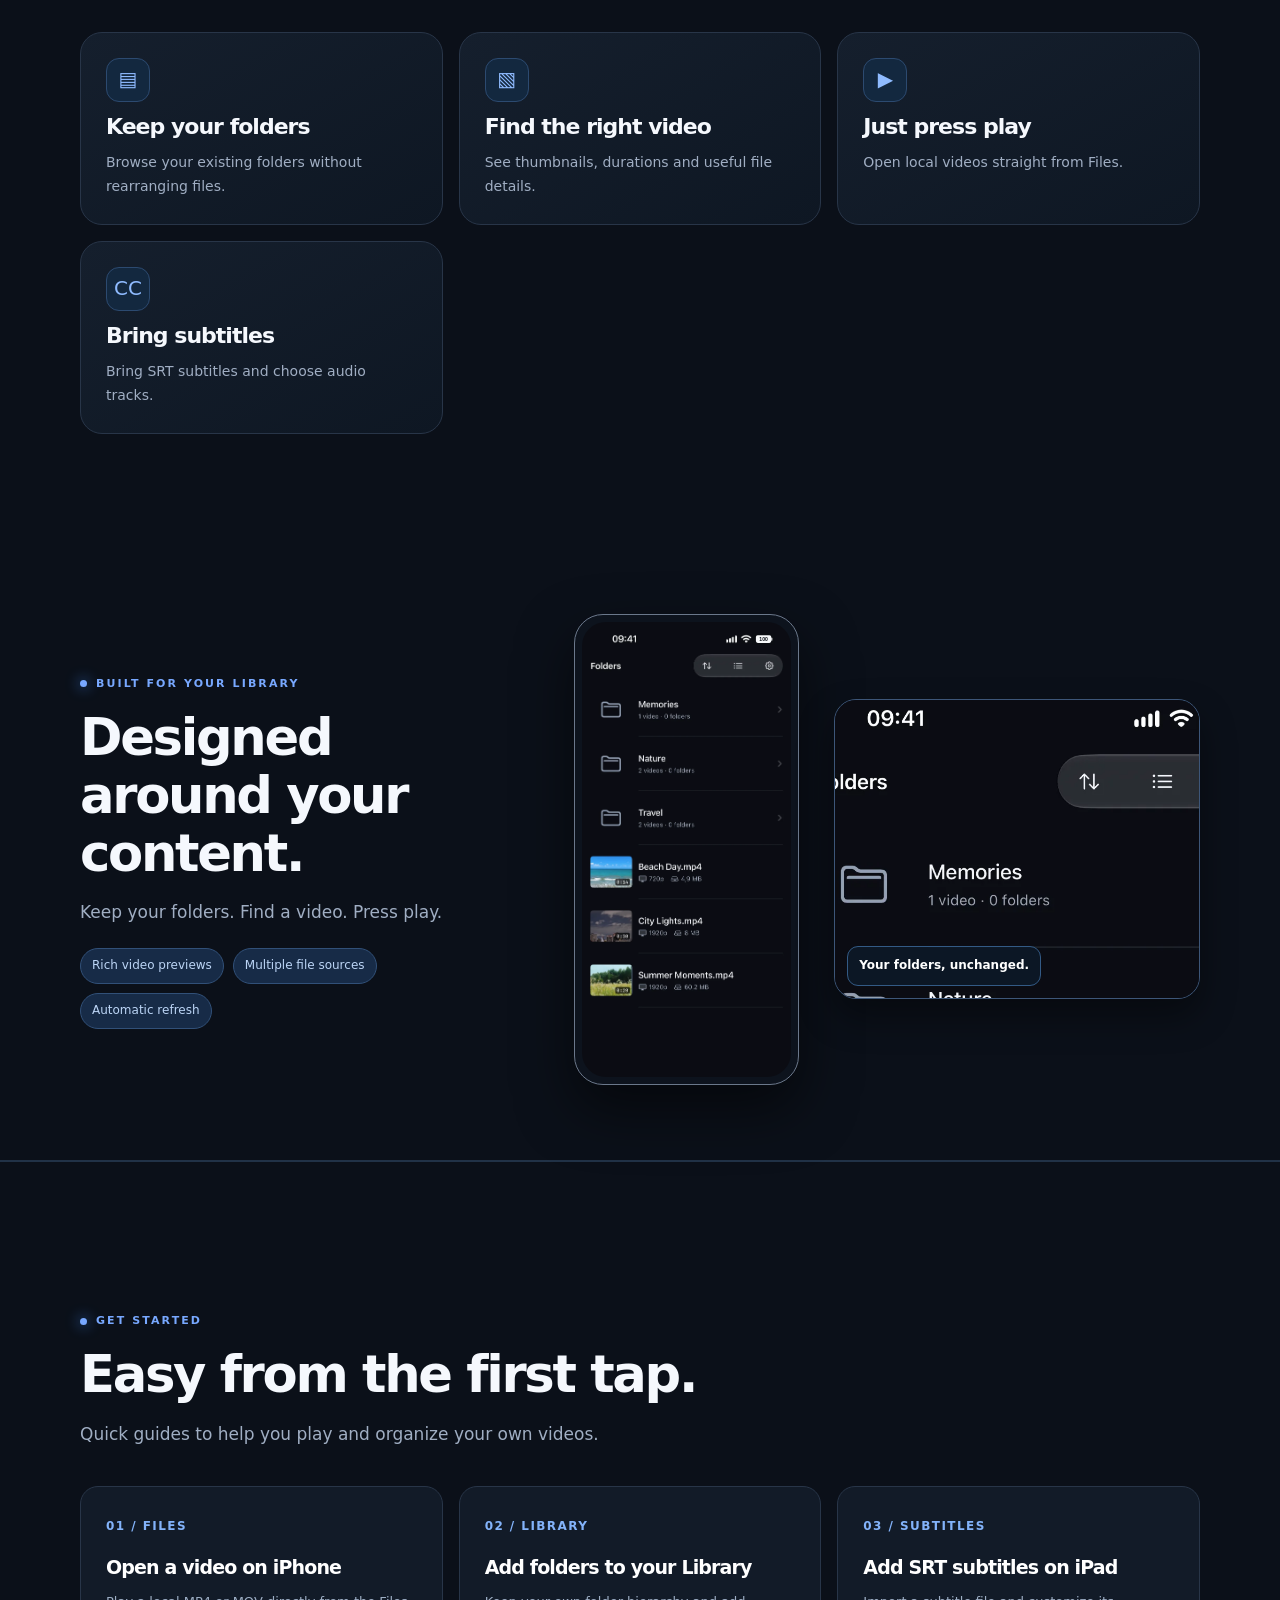
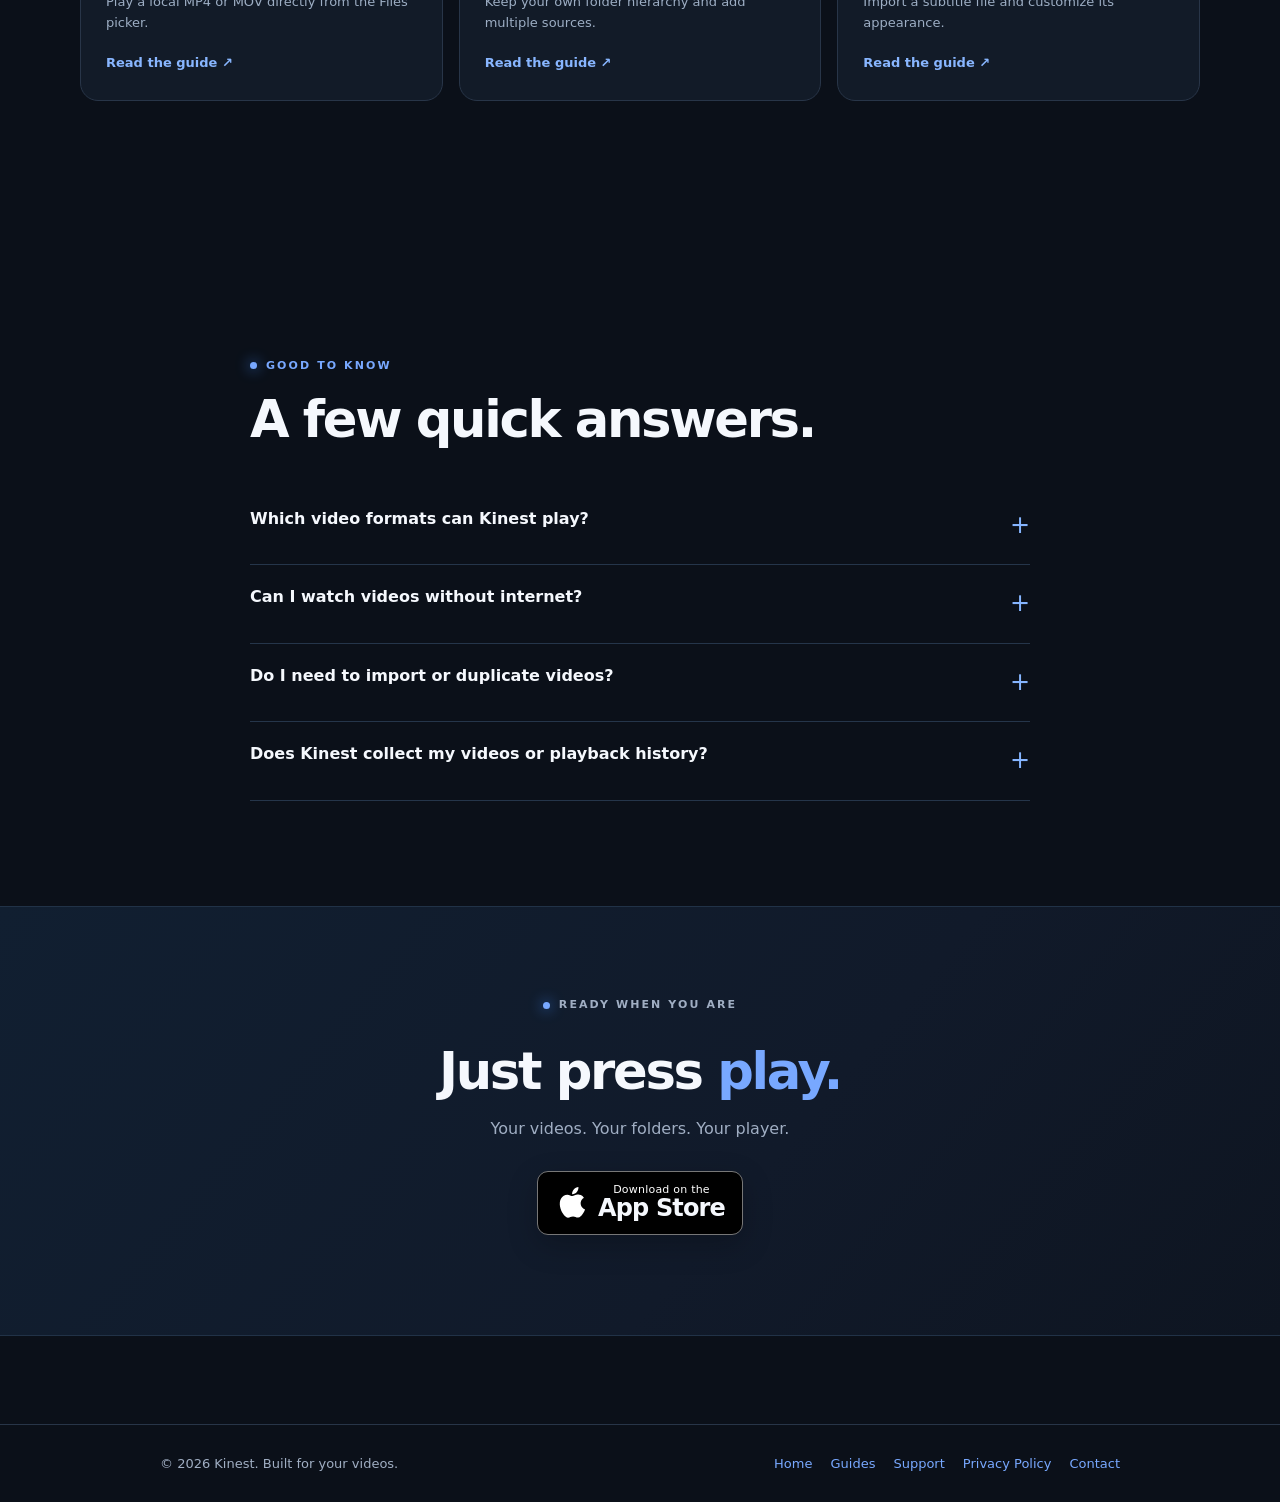
==== commit 49348091: "fix(web): link landing guide cards to relevant instructions" ====
--- a/index.html
+++ b/index.html
@@ -35,7 +35,7 @@
  </div>
  </section>
 <div class="soft-band"></div>
-<section class="container section" id="guides"><div class="section-head"><p class="eyebrow">GET STARTED</p><h2>Easy from the first tap.</h2><p>Quick guides to help you play and organize your own videos.</p></div><div class="guides-grid"><a class="guide" href="guides.html"><span class="number">01 / FILES</span><h3>Open a video on iPhone</h3><p>Play a local MP4 or MOV directly from the Files picker.</p><span class="read">Read the guide ↗</span></a><a class="guide" href="guides.html"><span class="number">02 / LIBRARY</span><h3>Add folders to your Library</h3><p>Keep your own folder hierarchy and add multiple sources.</p><span class="read">Read the guide ↗</span></a><a class="guide" href="guides.html"><span class="number">03 / SUBTITLES</span><h3>Add SRT subtitles on iPad</h3><p>Import a subtitle file and customize its appearance.</p><span class="read">Read the guide ↗</span></a></div></section>
+<section class="container section" id="guides"><div class="section-head"><p class="eyebrow">GET STARTED</p><h2>Easy from the first tap.</h2><p>Quick guides to help you play and organize your own videos.</p></div><div class="guides-grid"><a class="guide" href="guides.html#open-video"><span class="number">01 / FILES</span><h3>Open a video on iPhone</h3><p>Play a local MP4 or MOV directly from the Files picker.</p><span class="read">Read the guide ↗</span></a><a class="guide" href="guides.html#add-folders"><span class="number">02 / LIBRARY</span><h3>Add folders to your Library</h3><p>Keep your own folder hierarchy and add multiple sources.</p><span class="read">Read the guide ↗</span></a><a class="guide" href="guides.html#srt-subtitles"><span class="number">03 / SUBTITLES</span><h3>Add SRT subtitles on iPad</h3><p>Import a subtitle file and customize its appearance.</p><span class="read">Read the guide ↗</span></a></div></section>
 <section class="container section faq" id="faq"><div class="section-head"><p class="eyebrow">GOOD TO KNOW</p><h2>A few quick answers.</h2></div><details><summary>Which video formats can Kinest play?</summary><p>Kinest supports compatible MP4, MOV and M4V video files. Playback depends on codecs supported by your iPhone or iPad.</p></details><details><summary>Can I watch videos without internet?</summary><p>Yes. Locally available videos can be played offline. Files from iCloud Drive or other cloud providers may require a connection to download or access.</p></details><details><summary>Do I need to import or duplicate videos?</summary><p>No. You can open individual files directly, or add files and folders as Library sources using the native Files picker.</p></details><details><summary>Does Kinest collect my videos or playback history?</summary><p>Kinest requires no account, and does not upload your videos or playback history to a Kinest server. See the Privacy Policy for details.</p></details></section>
 <div class="soft-band"><section class="container closing"><p class="eyebrow">READY WHEN YOU ARE</p><h2>Just press <span class="accent">play.</span></h2><p>Your videos. Your folders. Your player.</p><a aria-label="Download Kinest on the App Store" class="appstore-badge" href="https://apps.apple.com/app/id6828201465" rel="noopener noreferrer" target="_blank"><svg aria-hidden="true" viewbox="0 0 32 39"><path d="M26.2 20.6c-.1-4.3 3.5-6.4 3.7-6.5-2-2.9-5.2-3.3-6.3-3.4-2.7-.3-5.2 1.6-6.6 1.6s-3.4-1.5-5.6-1.5c-2.9.1-5.5 1.7-7 4.2-3 5.2-.8 12.9 2.2 17.1 1.5 2.1 3.2 4.4 5.5 4.3 2.2-.1 3-1.4 5.6-1.4s3.3 1.4 5.6 1.3c2.3 0 3.8-2.1 5.3-4.2 1.7-2.4 2.4-4.8 2.4-4.9-.1-.1-4.7-1.8-4.8-6.6ZM21.9 7.9c1.2-1.5 2-3.6 1.8-5.7-1.8.1-4 1.2-5.2 2.7-1.1 1.3-2.1 3.4-1.8 5.5 2 .2 4-1 5.2-2.5Z"></path></svg><span class="appstore-label"><small>Download on the</small><strong>App Store</strong></span></a></section></div></main>
 <footer class="site-footer"><div class="container footer-inner"><span>© 2026 Kinest. Built for your videos.</span><nav class="footer-links" aria-label="Footer navigation"><a href="./">Home</a><a href="guides.html">Guides</a><a href="support.html">Support</a><a href="privacy.html">Privacy Policy</a><a href="mailto:emreesrc@gmail.com">Contact</a></nav></div></footer></body></html>
--- a/style.css
+++ b/style.css
@@ -624,11 +624,6 @@
 body.landing .closing{text-align:center;padding-block:84px 100px}
 body.landing .closing h2{margin:0 0 16px}
 body.landing .closing p{color:var(--muted);margin-bottom:28px}
-body.landing .site-footer{border-top:1px solid var(--border)}
-body.landing .footer-inner{display:flex;justify-content:space-between;align-items:center;gap:20px;padding:29px 0;color:var(--muted);font-size:13px}
-body.landing .footer-links{display:flex;flex-wrap:wrap;gap:20px}
-body.landing .footer-links a{color:var(--muted);text-decoration:none}
-body.landing .footer-links a:hover{color:white}
 body.landing .guide:focus-visible,body.landing .appstore-badge:focus-visible{outline:2px solid var(--accent);outline-offset:4px}
 @media(max-width:900px){body.landing .hero{grid-template-columns:1fr;text-align:center;gap:55px;padding-block:75px}
 body.landing .hero-copy h1,body.landing .hero-copy .description{margin-inline:auto}
@@ -655,7 +650,6 @@
 body.landing .spotlight{padding-block:70px}
 body.landing .privacy-strip{padding-block:56px}
 body.landing .privacy-symbol{display:none}
-body.landing .footer-inner{flex-direction:column;align-items:flex-start}
 body.landing .trustline .container{gap:15px 25px}
 body.landing .trustline span{font-size:12px}
 body.landing .closing{padding-block:65px 70px}
@@ -712,3 +706,49 @@
 .guide-links a{border:1px solid var(--border);border-radius:11px;padding:9px 13px;text-decoration:none;background:var(--surface);font-size:13px}
 .guide-note{font-size:14px;border-left:3px solid var(--accent);padding-left:16px}
 @media(max-width:600px){.site-nav{gap:11px}.site-nav a{font-size:12px}}
+
+/* Shared page consistency and small-screen navigation */
+.privacy-document .privacy-information {
+  margin-top: 32px;
+}
+@media (max-width: 650px) {
+  .header-inner {
+    flex-wrap: wrap;
+    justify-content: center;
+    row-gap: 0;
+    padding-block: 12px 10px;
+  }
+  .site-nav {
+    flex: 1 0 100%;
+    justify-content: center;
+    flex-wrap: wrap;
+    gap: 8px 18px;
+    padding-top: 8px;
+    padding-bottom: 5px;
+  }
+  .site-nav a {
+    font-size: 13px;
+  }
+  .site-nav a[aria-current="page"]::after {
+    bottom: -6px;
+  }
+  .footer-links {
+    gap: 10px 18px;
+  }
+}
+@media (max-width: 360px) {
+  .site-nav { gap: 7px 13px; }
+  .site-nav a { font-size: 12px; }
+}
+
+/* Keep the existing 960px site header/footer width across every route. */
+body.landing .site-header .container,
+body.landing .site-footer .container {
+  width: min(calc(100% - 40px), 960px);
+}
+@media (max-width: 650px) {
+  body.landing .site-header .container,
+  body.landing .site-footer .container {
+    width: min(calc(100% - 32px), 960px);
+  }
+}
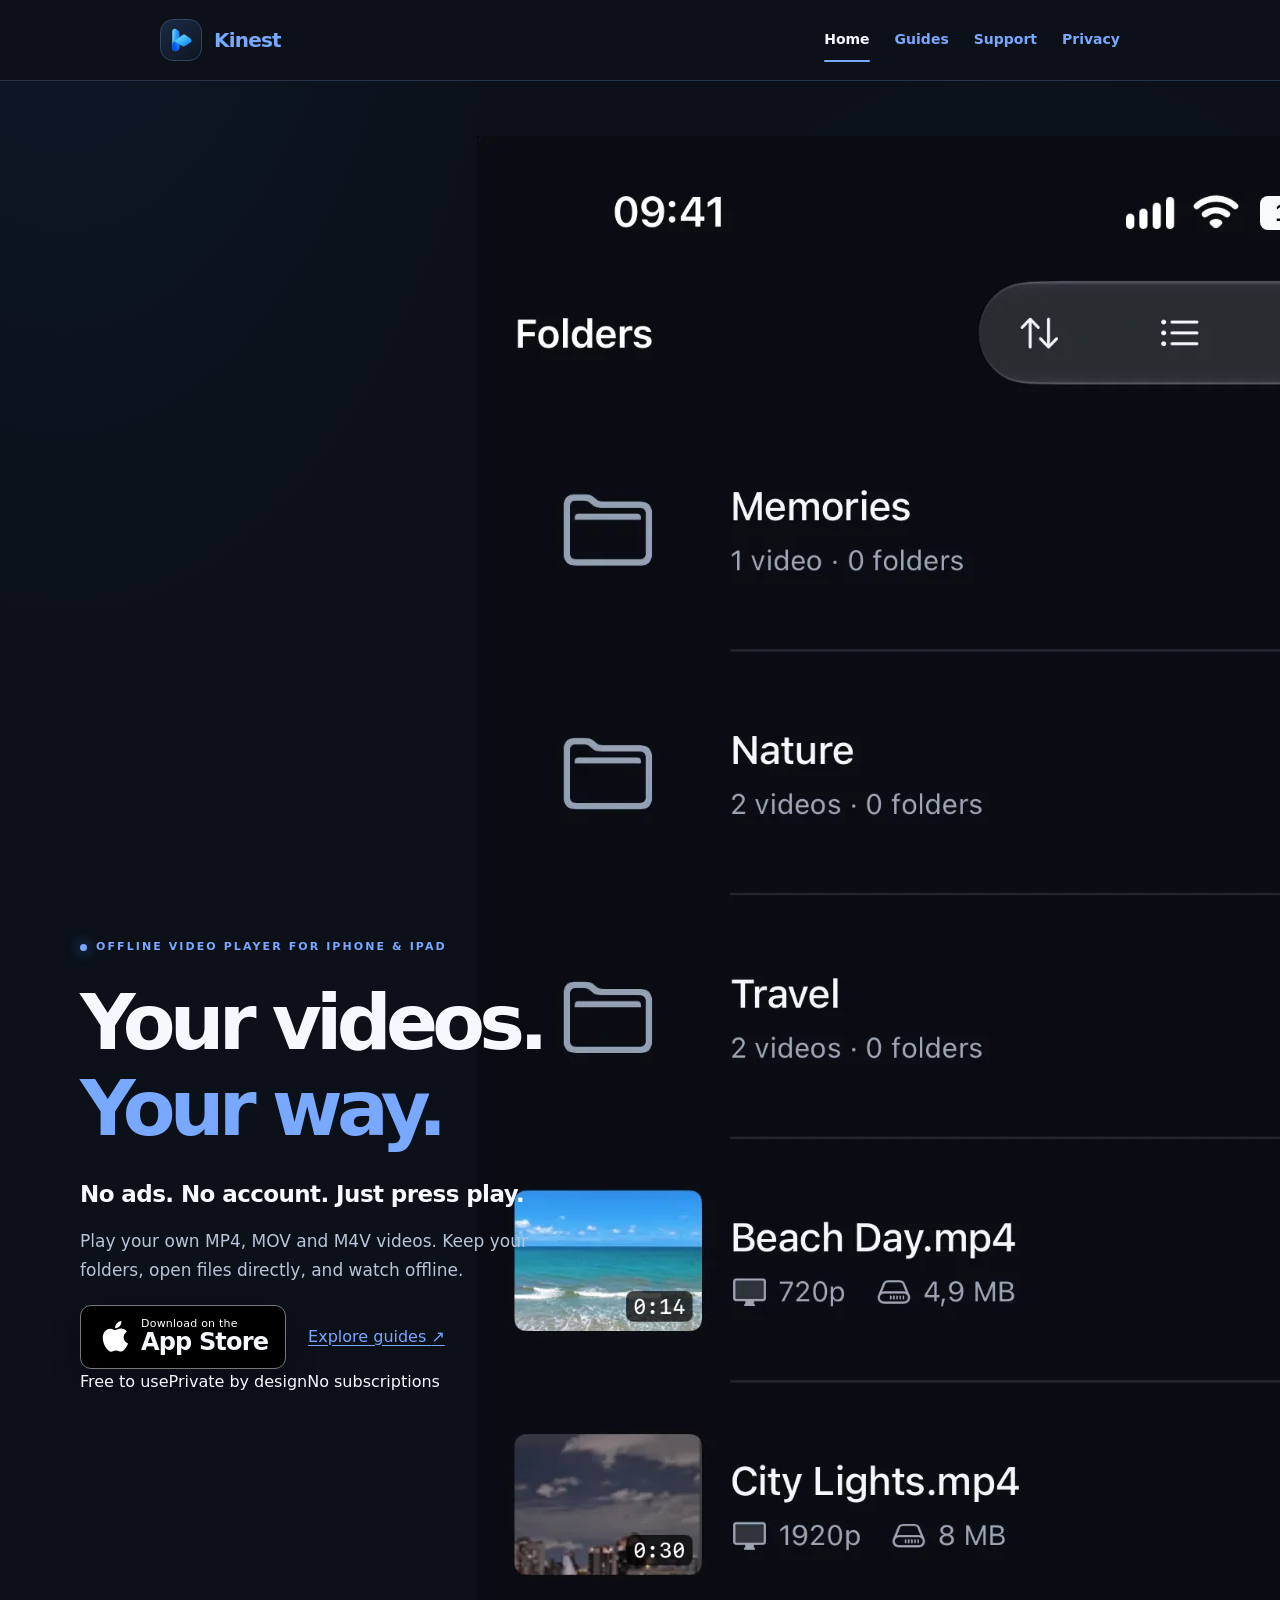
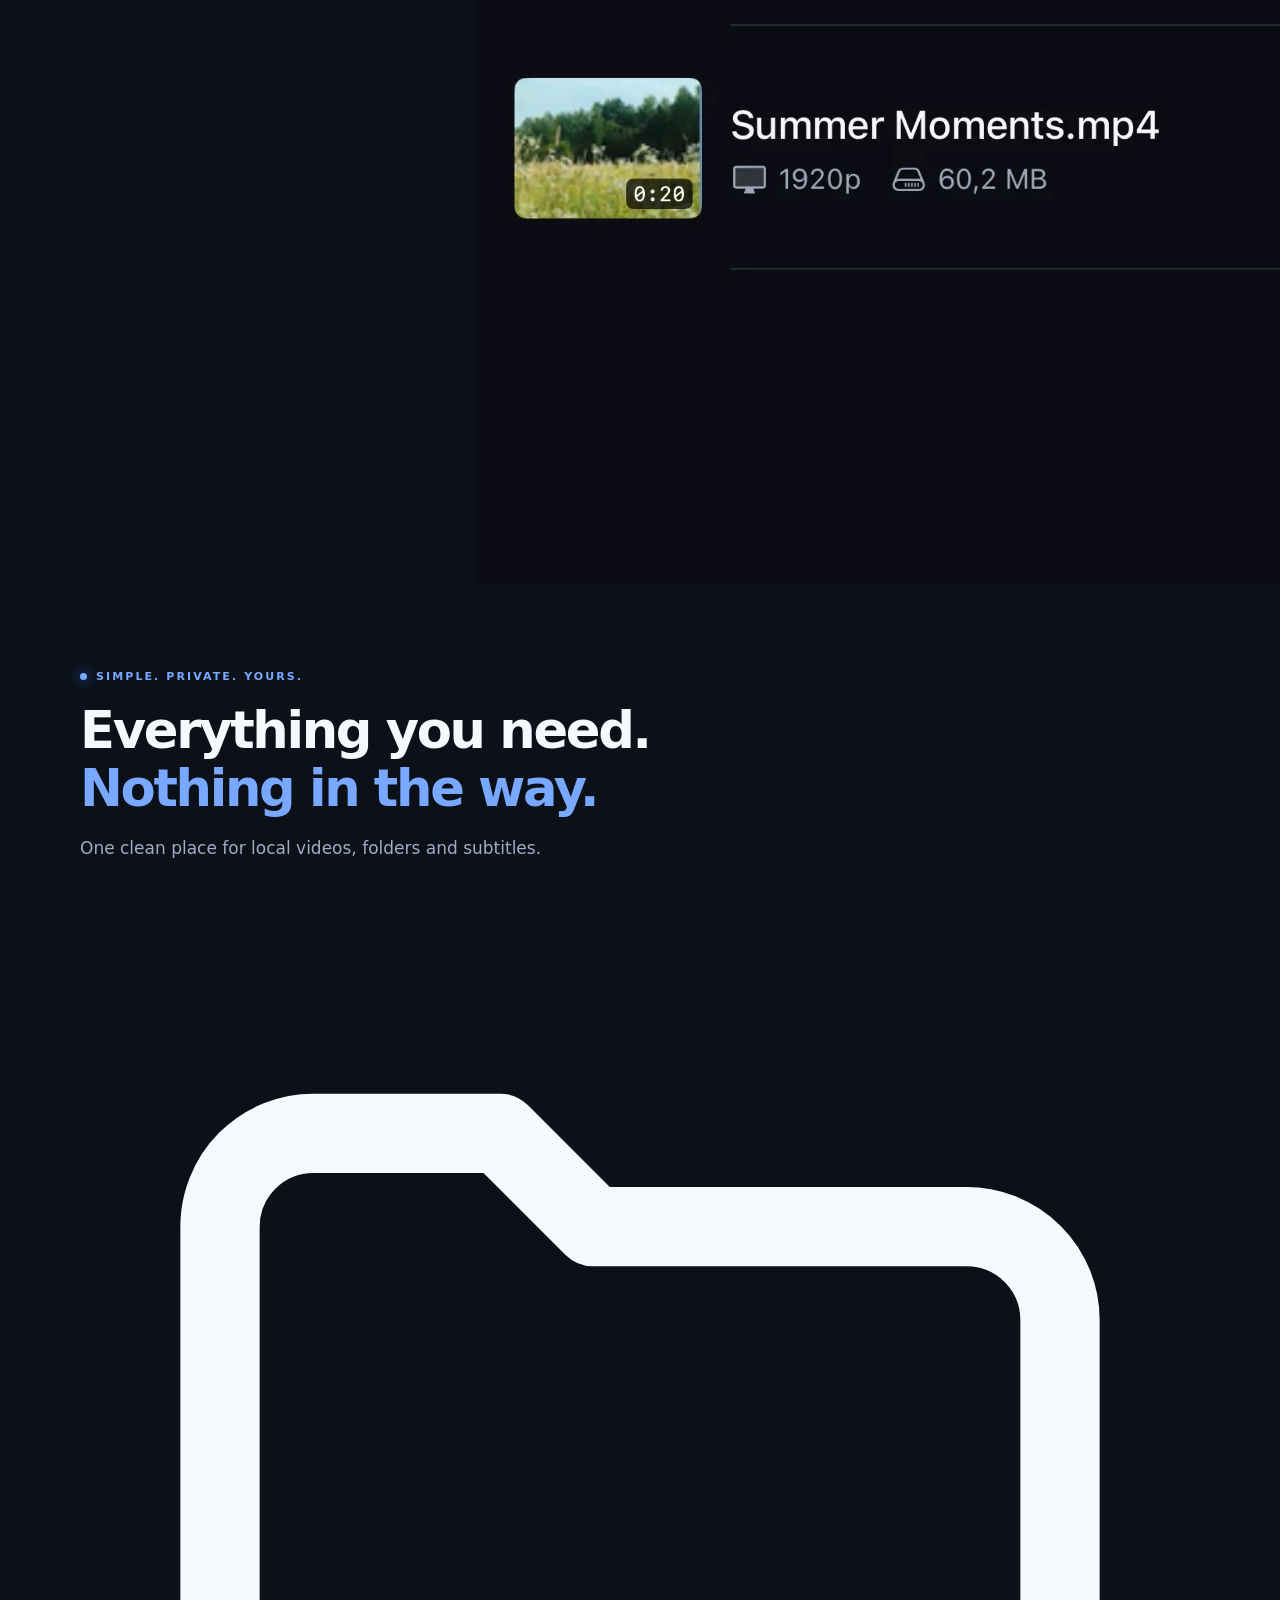
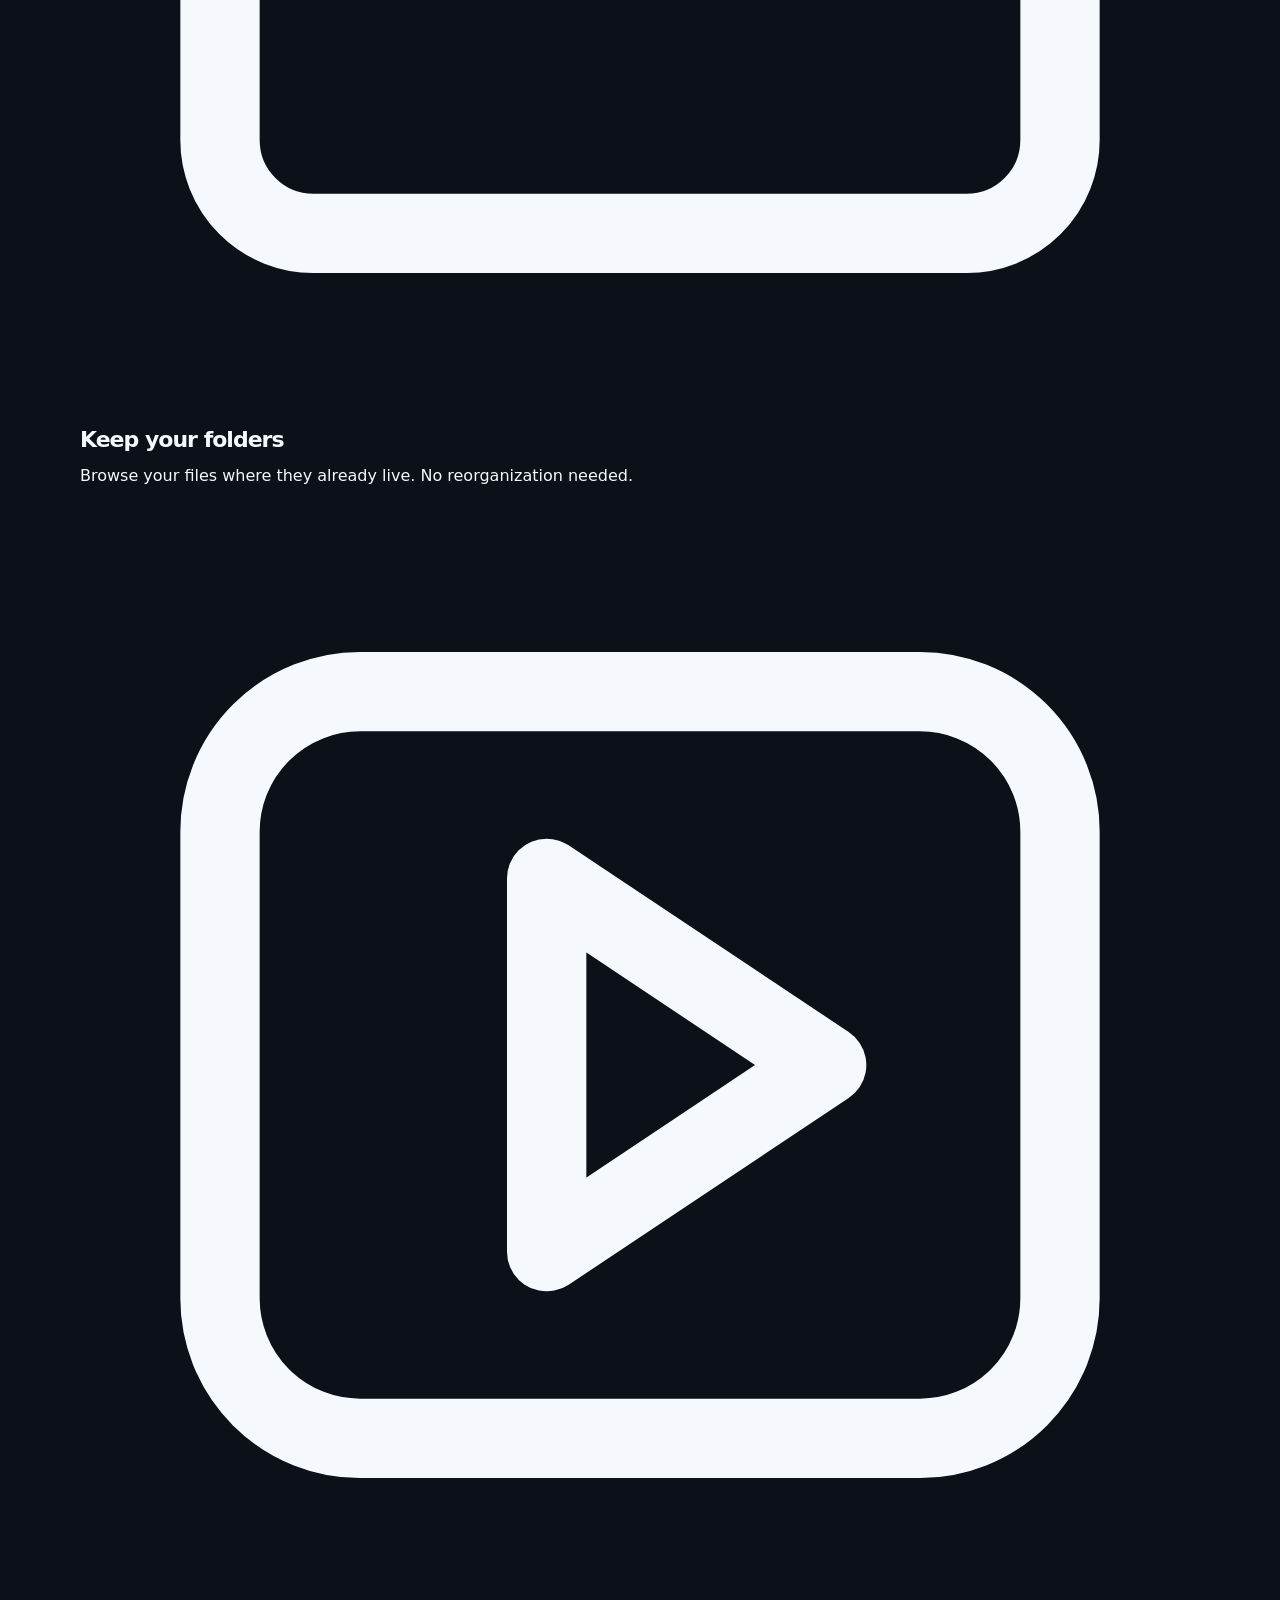
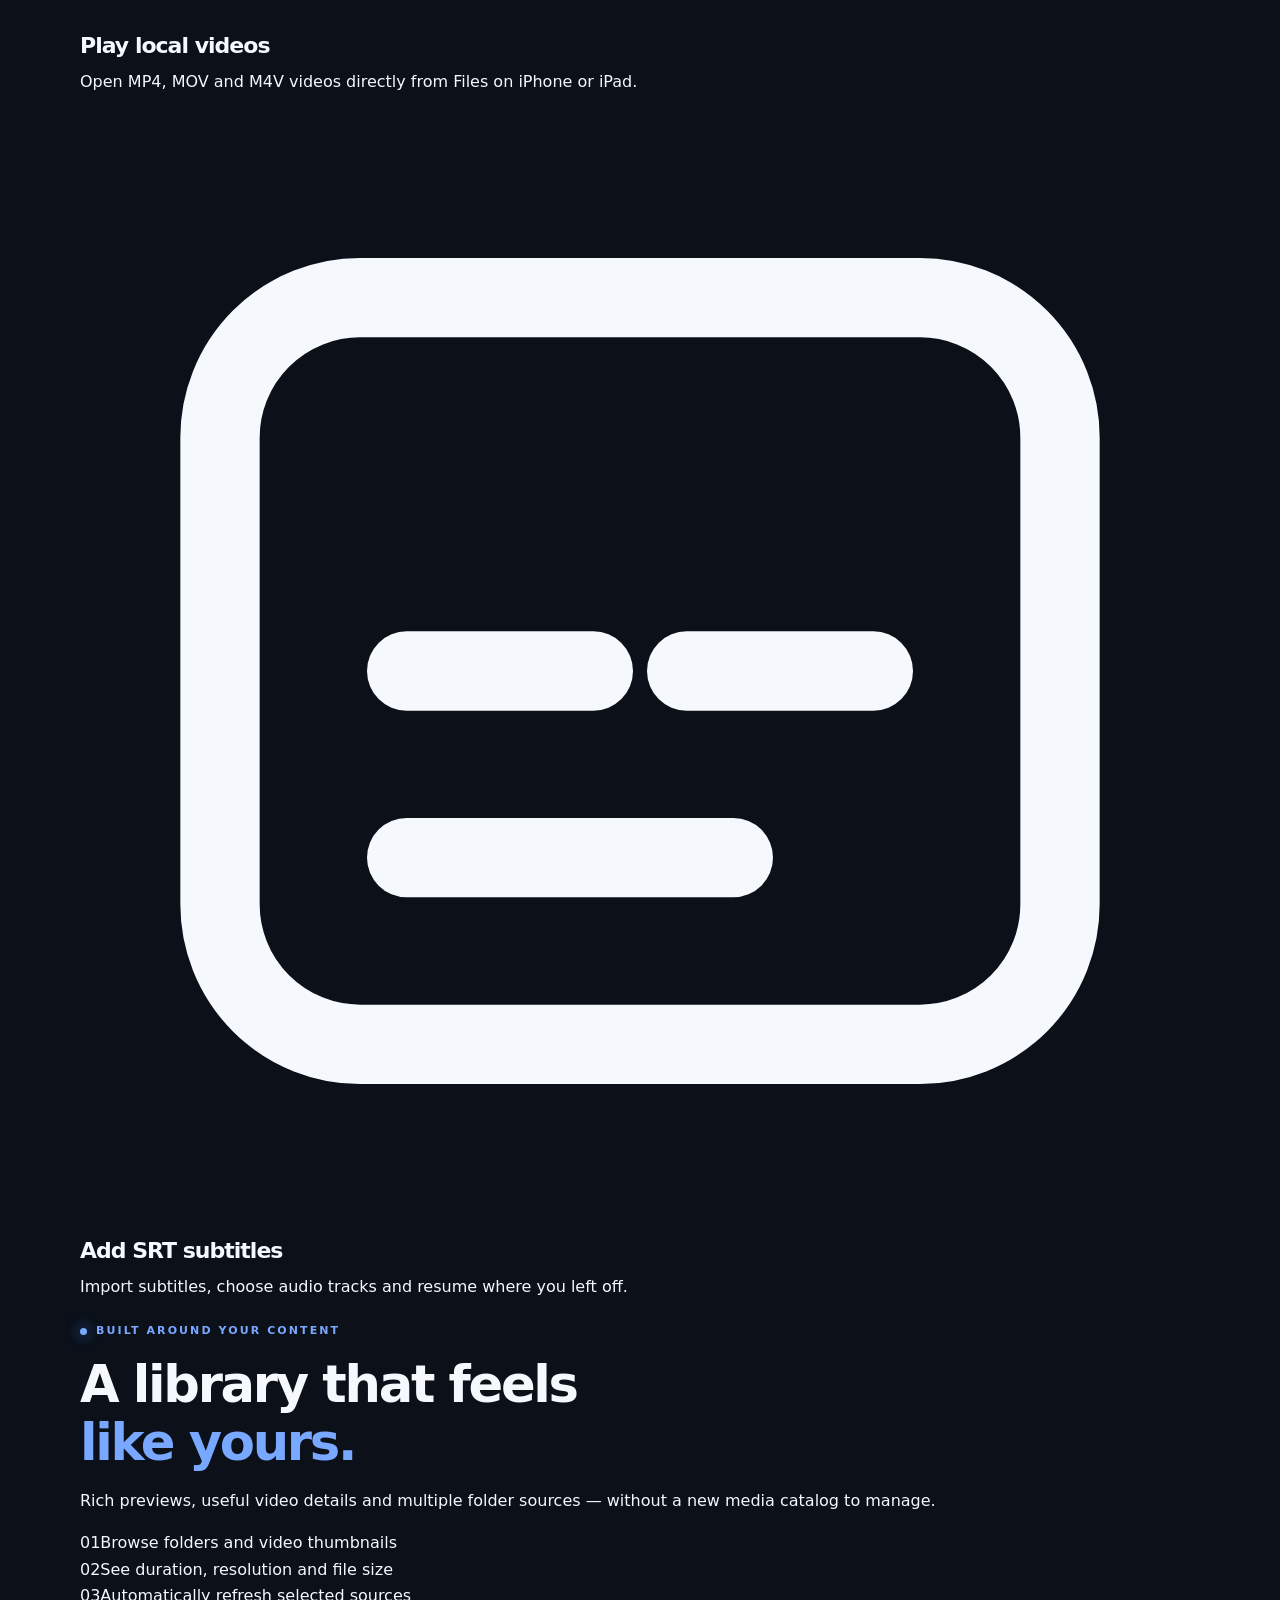
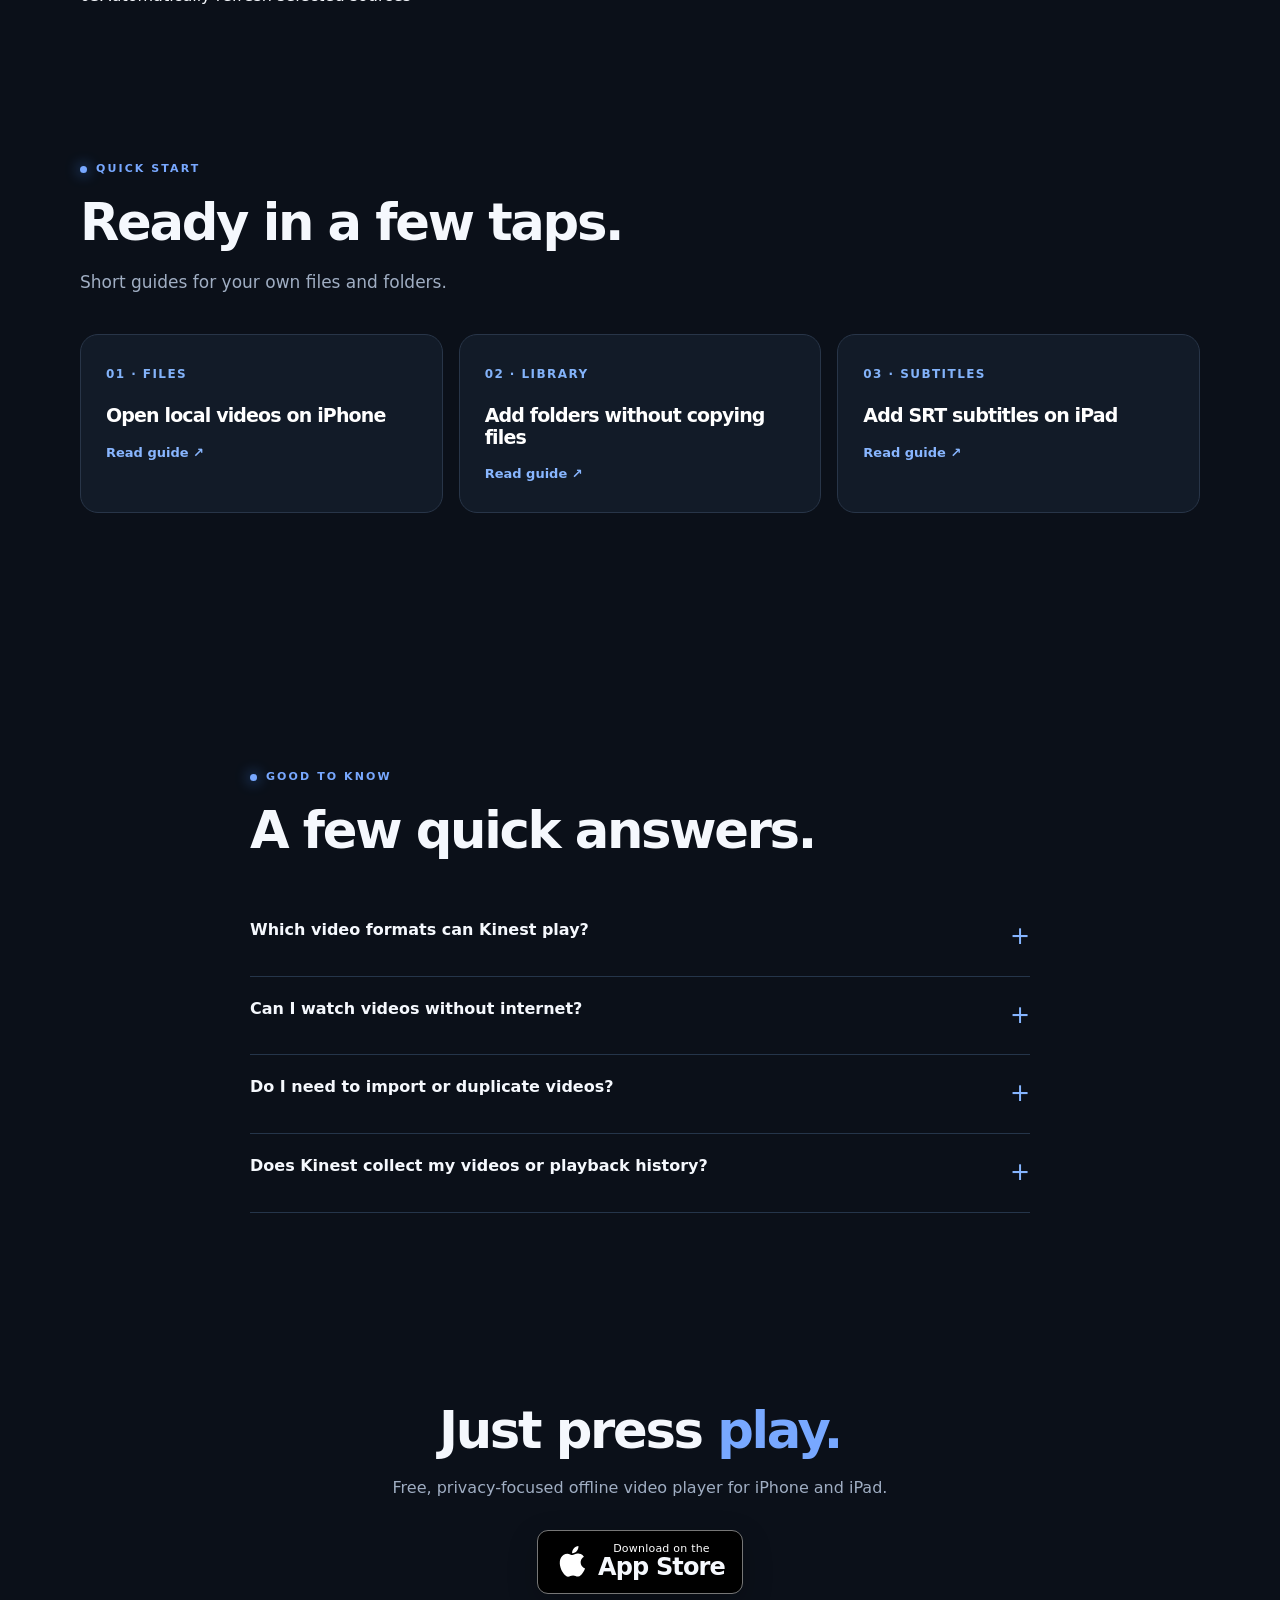
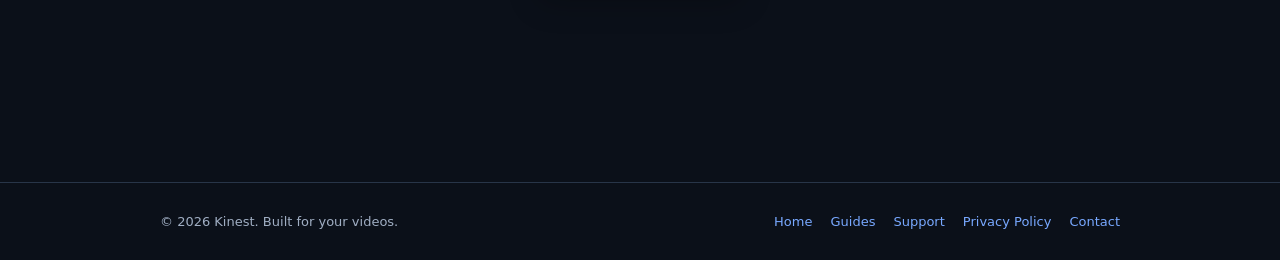
==== commit c391e201: "design(web): simplify product story and use one authentic screenshot" ====
--- a/index.html
+++ b/index.html
@@ -17,25 +17,95 @@
       </nav>
     </div>
   </header>
-<main id="top"><div class="hero-wrap"><section class="container hero"><div class="hero-copy"><p class="eyebrow">YOUR VIDEOS. YOUR FOLDERS. YOUR PLAYER.</p><h1>Every video.<br/><span class="accent">In its place.</span></h1><p class="hero-promise">No ads. No account. Just your videos.</p><p class="description">Your files, your folders, your player. Simple playback on iPhone and iPad.</p><div class="benefits"><span>Free to use</span><span>Offline-ready</span><span>Private by design</span></div><div class="cta-row"><a aria-label="Download Kinest on the App Store" class="appstore-badge" href="https://apps.apple.com/app/id6828201465" rel="noopener noreferrer" target="_blank"><svg aria-hidden="true" viewbox="0 0 32 39"><path d="M26.2 20.6c-.1-4.3 3.5-6.4 3.7-6.5-2-2.9-5.2-3.3-6.3-3.4-2.7-.3-5.2 1.6-6.6 1.6s-3.4-1.5-5.6-1.5c-2.9.1-5.5 1.7-7 4.2-3 5.2-.8 12.9 2.2 17.1 1.5 2.1 3.2 4.4 5.5 4.3 2.2-.1 3-1.4 5.6-1.4s3.3 1.4 5.6 1.3c2.3 0 3.8-2.1 5.3-4.2 1.7-2.4 2.4-4.8 2.4-4.9-.1-.1-4.7-1.8-4.8-6.6ZM21.9 7.9c1.2-1.5 2-3.6 1.8-5.7-1.8.1-4 1.2-5.2 2.7-1.1 1.3-2.1 3.4-1.8 5.5 2 .2 4-1 5.2-2.5Z"></path></svg><span class="appstore-label"><small>Download on the</small><strong>App Store</strong></span></a><span class="cta-note">Free for iPhone &amp; iPad</span></div></div><div class="hero-art"><div class="phone"><span class="phone-screen"><img alt="Actual Kinest iPhone Library screen with folders Memories, Nature and Travel plus video thumbnails and file details" height="2048" loading="eager" src="assets/kinest-library-clean.svg" width="941"/></span></div><div class="floating-pill"><b>Your own files</b>Keep every folder exactly where it belongs.</div></div></section></div>
-<div class="trustline"><div class="container"><span><i>✦</i> Built for iOS</span><span><i>▣</i> Native playback</span><span><i>◈</i> Privacy first</span><span><i>⌁</i> No subscriptions</span></div></div>
-<section class="container privacy-strip"><div><p class="eyebrow">PRIVATE BY DESIGN</p><h2>No ads. No account.<br/><span class="accent">Just your videos.</span></h2><p>No ads, no sign-in. Local videos play offline.</p></div><div aria-hidden="true" class="privacy-symbol">✦</div></section><section class="container section" id="features"><div class="section-head"><p class="eyebrow">WHY KINEST</p><h2>More watching.<br/>Less managing.</h2><p>Folders, previews, subtitles and playback. Nothing in your way.</p></div><div class="feature-grid"><article class="feature"><div class="feature-icon">▤</div><h3>Keep your folders</h3><p>Browse your existing folders without rearranging files.</p></article><article class="feature"><div class="feature-icon">▧</div><h3>Find the right video</h3><p>See thumbnails, durations and useful file details.</p></article><article class="feature"><div class="feature-icon">▶</div><h3>Just press play</h3><p>Open local videos straight from Files.</p></article><article class="feature"><div class="feature-icon">CC</div><h3>Bring subtitles</h3><p>Bring SRT subtitles and choose audio tracks.</p></article></div></section>
-<section class="container spotlight" aria-labelledby="content-heading">
- <div class="text">
-   <p class="eyebrow">BUILT FOR YOUR LIBRARY</p>
-   <h2 id="content-heading">Designed around your content.</h2>
-   <p>Keep your folders. Find a video. Press play.</p>
-   <div class="spotlight-points">
-     <span>Rich video previews</span><span>Multiple file sources</span><span>Automatic refresh</span>
-   </div>
- </div>
- <div class="visual-gallery" aria-label="Real Kinest library screenshot">
-   <div class="gallery-main"><img src="assets/kinest-library-clean.svg" loading="lazy" width="941" height="2048" alt="Real Kinest Library with folders, thumbnails and video details"></div>
-   <div class="gallery-detail"><span class="gallery-caption">Your folders, unchanged.</span><img src="assets/kinest-library-clean.svg" loading="lazy" width="941" height="2048" alt="Closer view of Kinest folders and file details"></div>
- </div>
- </section>
-<div class="soft-band"></div>
-<section class="container section" id="guides"><div class="section-head"><p class="eyebrow">GET STARTED</p><h2>Easy from the first tap.</h2><p>Quick guides to help you play and organize your own videos.</p></div><div class="guides-grid"><a class="guide" href="guides.html#open-video"><span class="number">01 / FILES</span><h3>Open a video on iPhone</h3><p>Play a local MP4 or MOV directly from the Files picker.</p><span class="read">Read the guide ↗</span></a><a class="guide" href="guides.html#add-folders"><span class="number">02 / LIBRARY</span><h3>Add folders to your Library</h3><p>Keep your own folder hierarchy and add multiple sources.</p><span class="read">Read the guide ↗</span></a><a class="guide" href="guides.html#srt-subtitles"><span class="number">03 / SUBTITLES</span><h3>Add SRT subtitles on iPad</h3><p>Import a subtitle file and customize its appearance.</p><span class="read">Read the guide ↗</span></a></div></section>
-<section class="container section faq" id="faq"><div class="section-head"><p class="eyebrow">GOOD TO KNOW</p><h2>A few quick answers.</h2></div><details><summary>Which video formats can Kinest play?</summary><p>Kinest supports compatible MP4, MOV and M4V video files. Playback depends on codecs supported by your iPhone or iPad.</p></details><details><summary>Can I watch videos without internet?</summary><p>Yes. Locally available videos can be played offline. Files from iCloud Drive or other cloud providers may require a connection to download or access.</p></details><details><summary>Do I need to import or duplicate videos?</summary><p>No. You can open individual files directly, or add files and folders as Library sources using the native Files picker.</p></details><details><summary>Does Kinest collect my videos or playback history?</summary><p>Kinest requires no account, and does not upload your videos or playback history to a Kinest server. See the Privacy Policy for details.</p></details></section>
-<div class="soft-band"><section class="container closing"><p class="eyebrow">READY WHEN YOU ARE</p><h2>Just press <span class="accent">play.</span></h2><p>Your videos. Your folders. Your player.</p><a aria-label="Download Kinest on the App Store" class="appstore-badge" href="https://apps.apple.com/app/id6828201465" rel="noopener noreferrer" target="_blank"><svg aria-hidden="true" viewbox="0 0 32 39"><path d="M26.2 20.6c-.1-4.3 3.5-6.4 3.7-6.5-2-2.9-5.2-3.3-6.3-3.4-2.7-.3-5.2 1.6-6.6 1.6s-3.4-1.5-5.6-1.5c-2.9.1-5.5 1.7-7 4.2-3 5.2-.8 12.9 2.2 17.1 1.5 2.1 3.2 4.4 5.5 4.3 2.2-.1 3-1.4 5.6-1.4s3.3 1.4 5.6 1.3c2.3 0 3.8-2.1 5.3-4.2 1.7-2.4 2.4-4.8 2.4-4.9-.1-.1-4.7-1.8-4.8-6.6ZM21.9 7.9c1.2-1.5 2-3.6 1.8-5.7-1.8.1-4 1.2-5.2 2.7-1.1 1.3-2.1 3.4-1.8 5.5 2 .2 4-1 5.2-2.5Z"></path></svg><span class="appstore-label"><small>Download on the</small><strong>App Store</strong></span></a></section></div></main>
+<main id="top">
+  <div class="hero-wrap">
+    <section class="container hero" aria-labelledby="hero-title">
+      <div class="hero-copy">
+        <p class="eyebrow">OFFLINE VIDEO PLAYER FOR IPHONE &amp; IPAD</p>
+        <h1 id="hero-title">Your videos.<br><span class="accent">Your way.</span></h1>
+        <p class="hero-promise">No ads. No account. Just press play.</p>
+        <p class="description">Play your own MP4, MOV and M4V videos. Keep your folders, open files directly, and watch offline.</p>
+        <div class="cta-row"><a aria-label="Download Kinest on the App Store" class="appstore-badge" href="https://apps.apple.com/app/id6828201465" rel="noopener noreferrer" target="_blank"><svg aria-hidden="true" viewbox="0 0 32 39"><path d="M26.2 20.6c-.1-4.3 3.5-6.4 3.7-6.5-2-2.9-5.2-3.3-6.3-3.4-2.7-.3-5.2 1.6-6.6 1.6s-3.4-1.5-5.6-1.5c-2.9.1-5.5 1.7-7 4.2-3 5.2-.8 12.9 2.2 17.1 1.5 2.1 3.2 4.4 5.5 4.3 2.2-.1 3-1.4 5.6-1.4s3.3 1.4 5.6 1.3c2.3 0 3.8-2.1 5.3-4.2 1.7-2.4 2.4-4.8 2.4-4.9-.1-.1-4.7-1.8-4.8-6.6ZM21.9 7.9c1.2-1.5 2-3.6 1.8-5.7-1.8.1-4 1.2-5.2 2.7-1.1 1.3-2.1 3.4-1.8 5.5 2 .2 4-1 5.2-2.5Z"></path></svg><span class="appstore-label"><small>Download on the</small><strong>App Store</strong></span></a><a class="guide-cta" href="guides.html">Explore guides <span aria-hidden="true">↗</span></a></div>
+        <div class="hero-trust" aria-label="Kinest benefits">
+          <span>Free to use</span><span>Private by design</span><span>No subscriptions</span>
+        </div>
+      </div>
+      <div class="hero-art">
+        <div class="screenshot-shell">
+          <img src="assets/kinest-library-clean.svg" alt="Real Kinest iPhone video library showing folders, video thumbnails, resolution and file sizes" width="941" height="2048" fetchpriority="high" decoding="async">
+        </div>
+      </div>
+    </section>
+  </div>
+
+  <section class="container essentials" id="features" aria-labelledby="features-title">
+    <div class="section-head">
+      <p class="eyebrow">SIMPLE. PRIVATE. YOURS.</p>
+      <h2 id="features-title">Everything you need.<br><span class="accent">Nothing in the way.</span></h2>
+      <p>One clean place for local videos, folders and subtitles.</p>
+    </div>
+    <div class="essentials-grid">
+      <article class="essential">
+        <span class="essential-icon" aria-hidden="true"><svg viewBox="0 0 24 24" fill="none" stroke="currentColor" stroke-width="1.7" stroke-linecap="round" stroke-linejoin="round"><path d="M3 7a2 2 0 0 1 2-2h4l2 2h8a2 2 0 0 1 2 2v9a2 2 0 0 1-2 2H5a2 2 0 0 1-2-2z"/></svg></span>
+        <h3>Keep your folders</h3>
+        <p>Browse your files where they already live. No reorganization needed.</p>
+      </article>
+      <article class="essential">
+        <span class="essential-icon" aria-hidden="true"><svg viewBox="0 0 24 24" fill="none" stroke="currentColor" stroke-width="1.7" stroke-linecap="round" stroke-linejoin="round"><rect x="3" y="4" width="18" height="16" rx="3"/><path d="m10 8 6 4-6 4z"/></svg></span>
+        <h3>Play local videos</h3>
+        <p>Open MP4, MOV and M4V videos directly from Files on iPhone or iPad.</p>
+      </article>
+      <article class="essential">
+        <span class="essential-icon" aria-hidden="true"><svg viewBox="0 0 24 24" fill="none" stroke="currentColor" stroke-width="1.7" stroke-linecap="round" stroke-linejoin="round"><rect x="3" y="4" width="18" height="16" rx="3"/><path d="M7 12h4m2 0h4M7 16h7"/></svg></span>
+        <h3>Add SRT subtitles</h3>
+        <p>Import subtitles, choose audio tracks and resume where you left off.</p>
+      </article>
+    </div>
+  </section>
+
+  <section class="story-band" aria-labelledby="story-title">
+    <div class="container story">
+      <div>
+        <p class="eyebrow">BUILT AROUND YOUR CONTENT</p>
+        <h2 id="story-title">A library that feels<br><span class="accent">like yours.</span></h2>
+        <p>Rich previews, useful video details and multiple folder sources — without a new media catalog to manage.</p>
+      </div>
+      <div class="story-benefits" aria-label="Library features">
+        <div><span class="story-mark" aria-hidden="true">01</span><span>Browse folders and video thumbnails</span></div>
+        <div><span class="story-mark" aria-hidden="true">02</span><span>See duration, resolution and file size</span></div>
+        <div><span class="story-mark" aria-hidden="true">03</span><span>Automatically refresh selected sources</span></div>
+      </div>
+    </div>
+  </section>
+
+  <section class="container section guides-section" id="guides" aria-labelledby="guides-heading">
+    <div class="section-head">
+      <p class="eyebrow">QUICK START</p>
+      <h2 id="guides-heading">Ready in a few taps.</h2>
+      <p>Short guides for your own files and folders.</p>
+    </div>
+    <div class="guides-grid">
+      <a class="guide" href="guides.html#open-video"><span class="number">01 · FILES</span><h3>Open local videos on iPhone</h3><span class="read">Read guide <span aria-hidden="true">↗</span></span></a>
+      <a class="guide" href="guides.html#add-folders"><span class="number">02 · LIBRARY</span><h3>Add folders without copying files</h3><span class="read">Read guide <span aria-hidden="true">↗</span></span></a>
+      <a class="guide" href="guides.html#srt-subtitles"><span class="number">03 · SUBTITLES</span><h3>Add SRT subtitles on iPad</h3><span class="read">Read guide <span aria-hidden="true">↗</span></span></a>
+    </div>
+  </section>
+
+  <section class="container faq section" id="faq" aria-labelledby="faq-title">
+    <div class="section-head">
+      <p class="eyebrow">GOOD TO KNOW</p><h2 id="faq-title">A few quick answers.</h2>
+    </div>
+    <details><summary>Which video formats can Kinest play?</summary><p>Kinest supports compatible MP4, MOV and M4V video files. Playback depends on codecs supported by your iPhone or iPad.</p></details>
+    <details><summary>Can I watch videos without internet?</summary><p>Yes. Locally available videos can be played offline. Files from iCloud Drive or other cloud providers may require a connection to download or access.</p></details>
+    <details><summary>Do I need to import or duplicate videos?</summary><p>No. You can open individual files directly, or add files and folders as Library sources using the native Files picker.</p></details>
+    <details><summary>Does Kinest collect my videos or playback history?</summary><p>Kinest requires no account, and does not upload your videos or playback history to a Kinest server. See the Privacy Policy for details.</p></details>
+  </section>
+  <div class="closing-band">
+    <section class="container closing">
+      <h2>Just press <span class="accent">play.</span></h2>
+      <p>Free, privacy-focused offline video player for iPhone and iPad.</p>
+      <a aria-label="Download Kinest on the App Store" class="appstore-badge" href="https://apps.apple.com/app/id6828201465" rel="noopener noreferrer" target="_blank"><svg aria-hidden="true" viewbox="0 0 32 39"><path d="M26.2 20.6c-.1-4.3 3.5-6.4 3.7-6.5-2-2.9-5.2-3.3-6.3-3.4-2.7-.3-5.2 1.6-6.6 1.6s-3.4-1.5-5.6-1.5c-2.9.1-5.5 1.7-7 4.2-3 5.2-.8 12.9 2.2 17.1 1.5 2.1 3.2 4.4 5.5 4.3 2.2-.1 3-1.4 5.6-1.4s3.3 1.4 5.6 1.3c2.3 0 3.8-2.1 5.3-4.2 1.7-2.4 2.4-4.8 2.4-4.9-.1-.1-4.7-1.8-4.8-6.6ZM21.9 7.9c1.2-1.5 2-3.6 1.8-5.7-1.8.1-4 1.2-5.2 2.7-1.1 1.3-2.1 3.4-1.8 5.5 2 .2 4-1 5.2-2.5Z"></path></svg><span class="appstore-label"><small>Download on the</small><strong>App Store</strong></span></a>
+    </section>
+  </div>
+</main>
 <footer class="site-footer"><div class="container footer-inner"><span>© 2026 Kinest. Built for your videos.</span><nav class="footer-links" aria-label="Footer navigation"><a href="./">Home</a><a href="guides.html">Guides</a><a href="support.html">Support</a><a href="privacy.html">Privacy Policy</a><a href="mailto:emreesrc@gmail.com">Contact</a></nav></div></footer></body></html>
